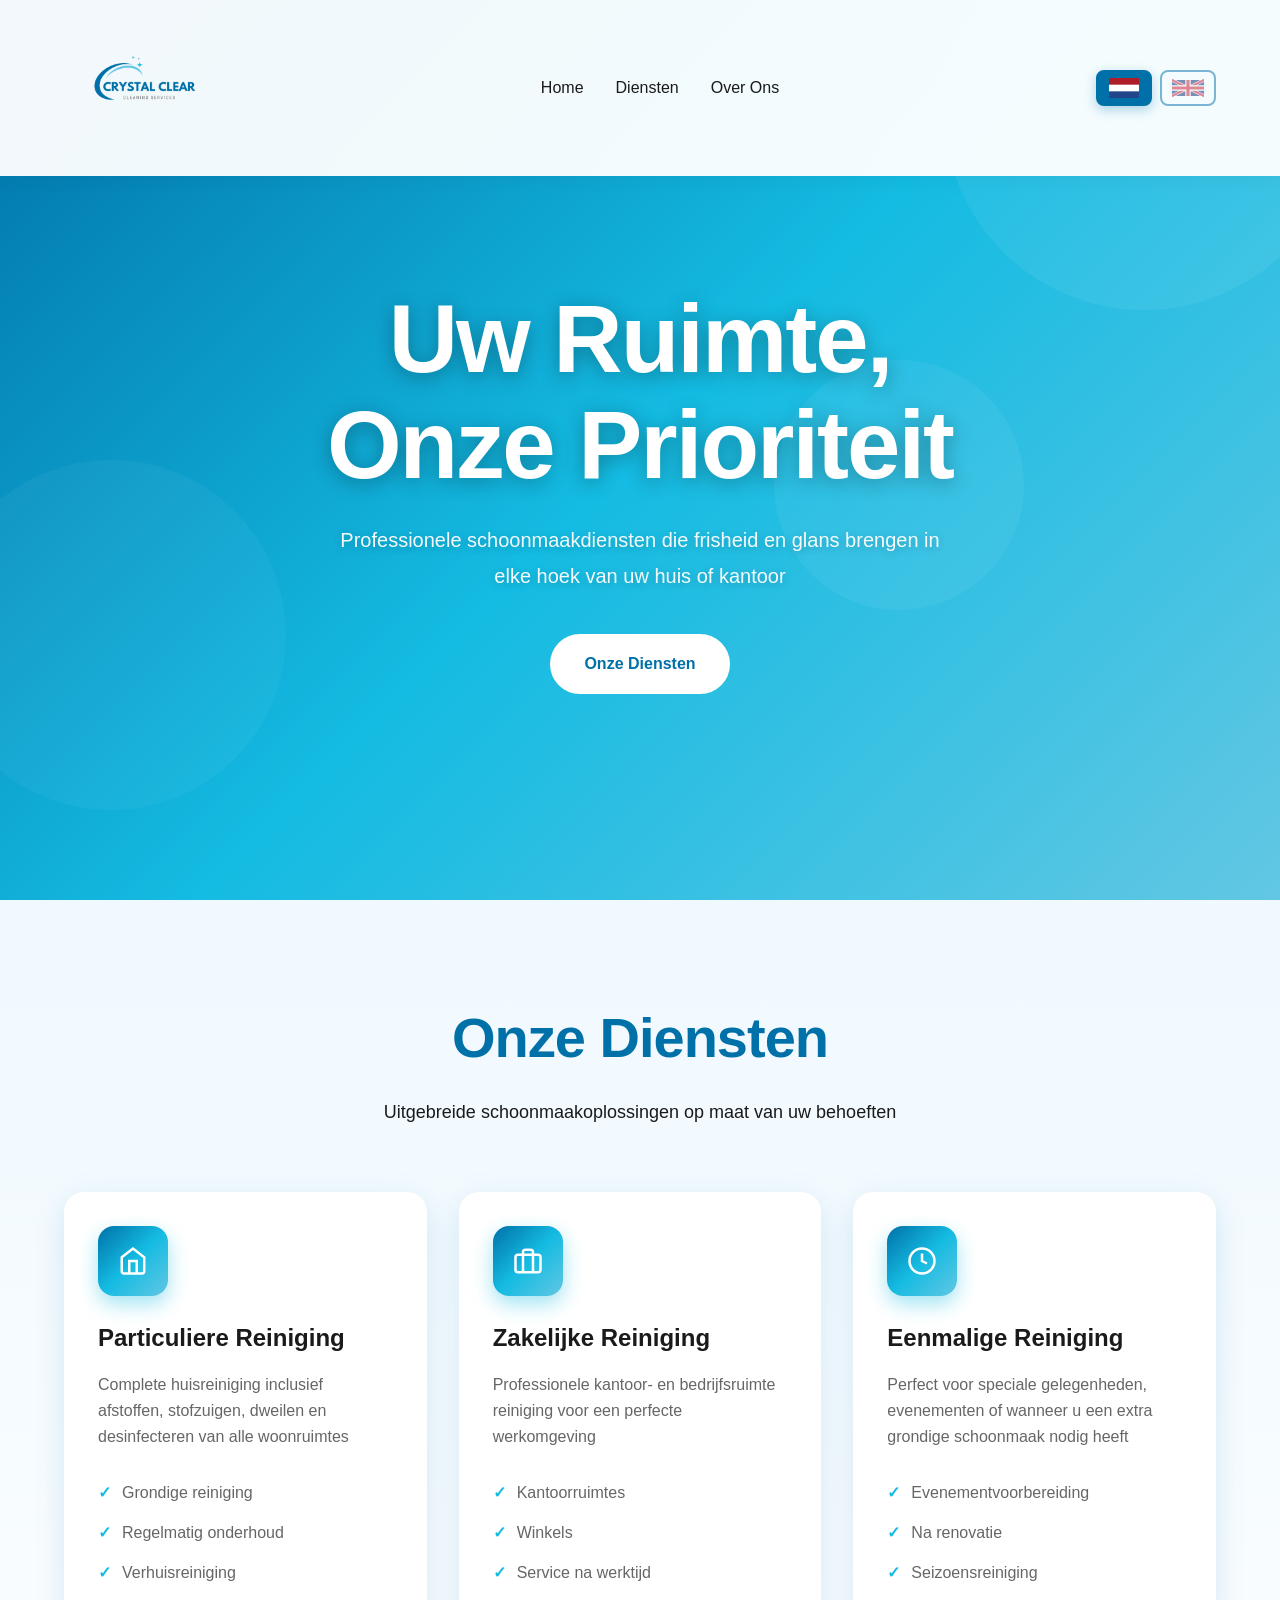
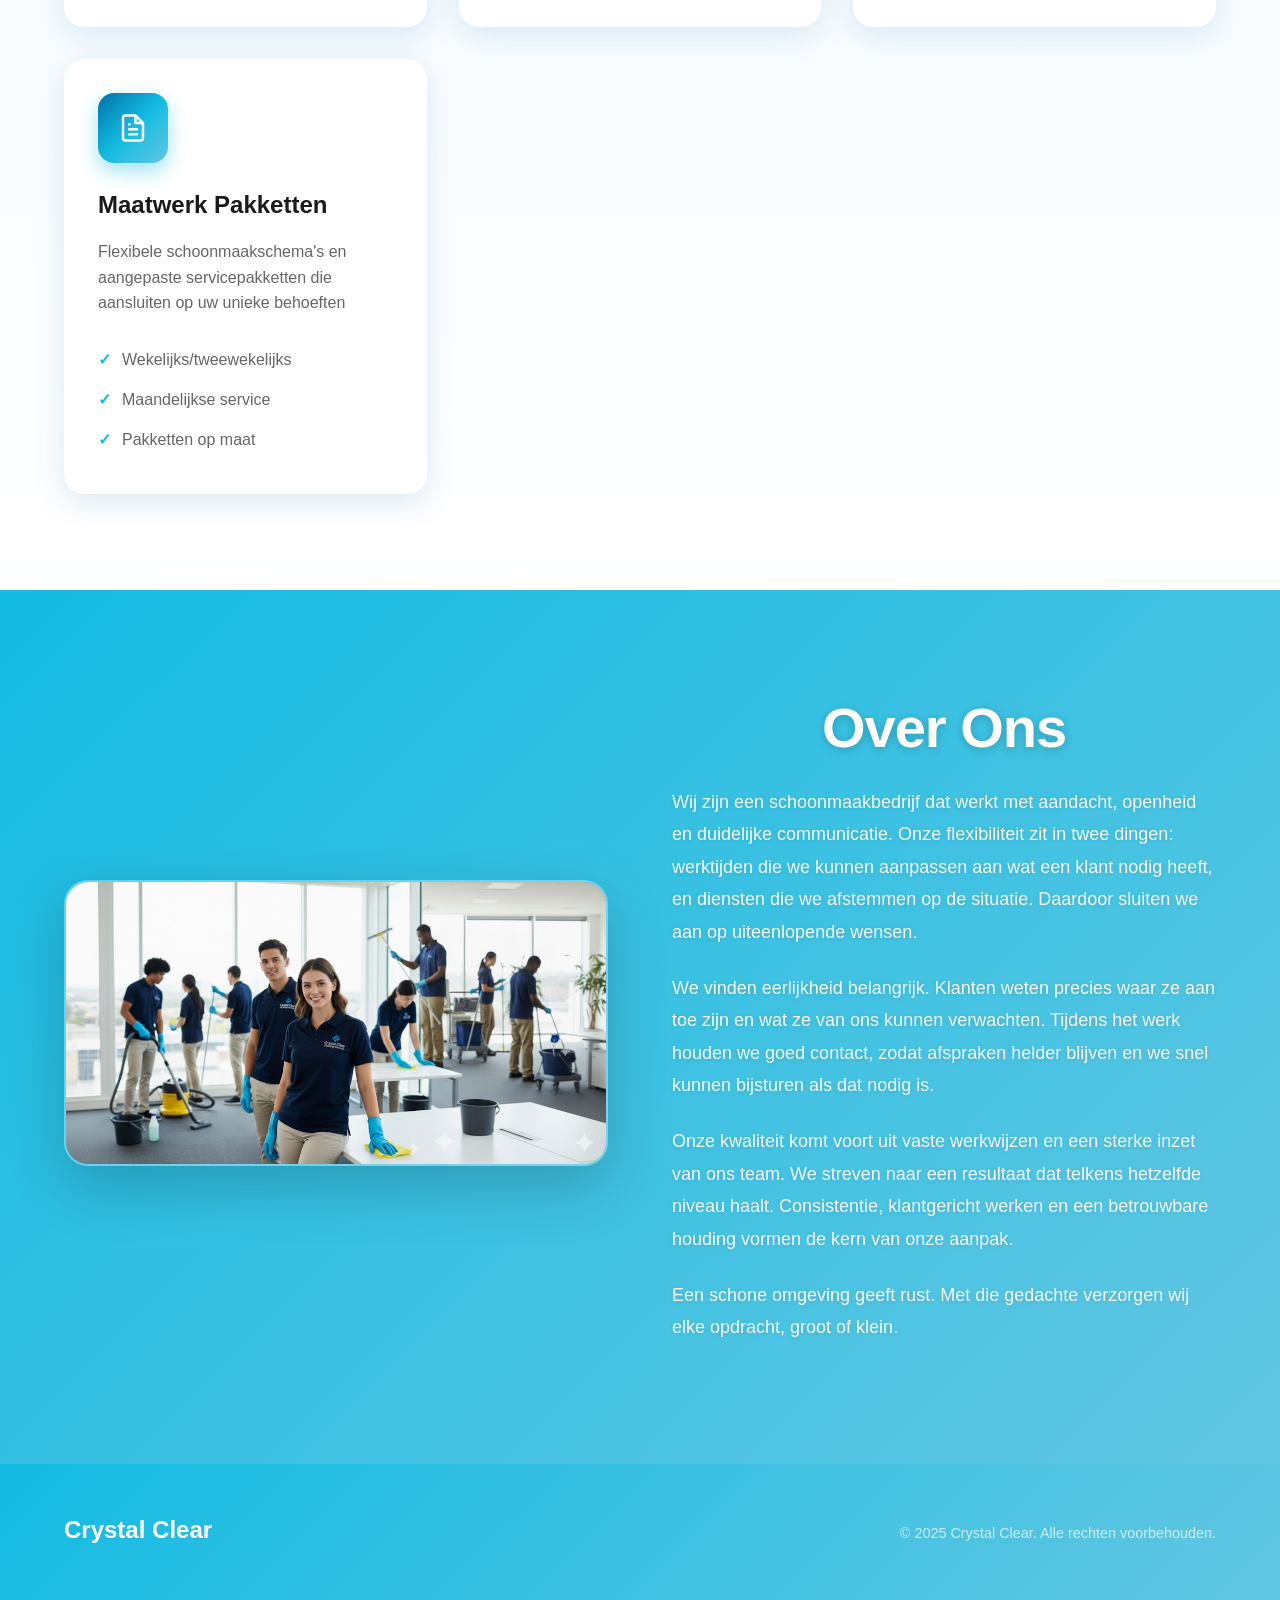
==== index.html @ aa42d540 "Updated styles.css" ====
<!DOCTYPE html>
<html lang="nl">

<head>
  <meta charset="UTF-8" />
  <meta name="viewport" content="width=device-width, initial-scale=1.0" />
  <title>Crystal Clear - Professional Cleaning Services</title>
  <link rel="stylesheet" href="styles.css" />
</head>

<body>
  <nav class="navbar">
    <div class="nav-container">
      <div class="logo">
        <img src="logo.png" alt="Crystal Clear Cleaning Services" />
      </div>
      <ul class="nav-menu">
        <li><a href="#home" class="nav-link" data-lang="nav-home">Home</a></li>
        <li><a href="#services" class="nav-link" data-lang="nav-services">Services</a></li>
        <li><a href="#about" class="nav-link" data-lang="nav-about">About</a></li>
      </ul>
      <div class="nav-actions">
        <div class="lang-toggle-group">
          <button class="lang-flag active" data-lang="nl" aria-label="Nederlands">
            <svg class="flag-icon" viewBox="0 0 900 600" xmlns="http://www.w3.org/2000/svg">
              <rect width="900" height="600" fill="#21468B"/>
              <rect width="900" height="400" fill="#FFF"/>
              <rect width="900" height="200" fill="#AE1C28"/>
            </svg>
          </button>
          <button class="lang-flag" data-lang="en" aria-label="English">
            <svg class="flag-icon" viewBox="0 0 60 30" xmlns="http://www.w3.org/2000/svg">
              <rect width="60" height="30" fill="#012169" />
              <path d="M0,0 L60,30 M60,0 L0,30" stroke="#fff" stroke-width="6" />
              <path d="M0,0 L60,30 M60,0 L0,30" stroke="#C8102E" stroke-width="4" stroke-linecap="round" />
              <path d="M30,0 v30 M0,15 h60" stroke="#fff" stroke-width="10" />
              <path d="M30,0 v30 M0,15 h60" stroke="#C8102E" stroke-width="6" />
            </svg>
          </button>
        </div>
        <button class="mobile-menu-toggle" aria-label="Toggle menu">
          <span></span>
          <span></span>
          <span></span>
        </button>
      </div>
    </div>
  </nav>

  <section id="home" class="hero">
    <div class="hero-content">
      <h1 class="hero-title">
        <span class="title-line" data-lang="hero-title1">Your Space,</span>
        <span class="title-line" data-lang="hero-title2">Our Priority</span>
      </h1>
      <p class="hero-subtitle" data-lang="hero-subtitle">Professional cleaning services that bring sparkle and freshness
        to every corner of your
        home or office</p>
      <div class="hero-buttons">
        <a href="#services" class="btn btn-secondary" data-lang="hero-services-btn">Our Services</a>
      </div>
    </div>
    <div class="hero-decorations">
      <div class="decoration decoration-1"></div>
      <div class="decoration decoration-2"></div>
      <div class="decoration decoration-3"></div>
    </div>
  </section>

  <section id="services" class="services">
    <div class="container">
      <h2 class="section-title" data-lang="services-title">Our Services</h2>
      <p class="section-subtitle" data-lang="services-subtitle">Comprehensive cleaning solutions tailored to your needs
      </p>

      <div class="services-grid">
        <div class="service-card">
          <div class="service-icon">
            <svg viewBox="0 0 24 24" fill="none" stroke="currentColor" stroke-width="2">
              <path d="M3 9l9-7 9 7v11a2 2 0 0 1-2 2H5a2 2 0 0 1-2-2z"></path>
              <polyline points="9 22 9 12 15 12 15 22"></polyline>
            </svg>
          </div>
          <h3 class="service-title" data-lang="service-residential-title">Residential Cleaning</h3>
          <p class="service-description" data-lang="service-residential-desc">Complete home cleaning including dusting,
            vacuuming, mopping, and sanitizing
            all living spaces</p>
          <ul class="service-features">
            <li data-lang="service-residential-feature-0">Deep cleaning</li>
            <li data-lang="service-residential-feature-1">Regular maintenance</li>
            <li data-lang="service-residential-feature-2">Move-in/out cleaning</li>
          </ul>
        </div>

        <div class="service-card">
          <div class="service-icon">
            <svg viewBox="0 0 24 24" fill="none" stroke="currentColor" stroke-width="2">
              <rect x="2" y="7" width="20" height="14" rx="2" ry="2"></rect>
              <path d="M16 21V5a2 2 0 0 0-2-2h-4a2 2 0 0 0-2 2v16"></path>
            </svg>
          </div>
          <h3 class="service-title" data-lang="service-commercial-title">Commercial Cleaning</h3>
          <p class="service-description" data-lang="service-commercial-desc">Professional office and commercial space
            cleaning to maintain a pristine work
            environment</p>
          <ul class="service-features">
            <li data-lang="service-commercial-feature-0">Office spaces</li>
            <li data-lang="service-commercial-feature-1">Retail stores</li>
            <li data-lang="service-commercial-feature-2">After-hours service</li>
          </ul>
        </div>

        <div class="service-card">
          <div class="service-icon">
            <svg viewBox="0 0 24 24" fill="none" stroke="currentColor" stroke-width="2">
              <circle cx="12" cy="12" r="10"></circle>
              <path d="M12 6v6l4 2"></path>
            </svg>
          </div>
          <h3 class="service-title" data-lang="service-onetime-title">One-Time Cleaning</h3>
          <p class="service-description" data-lang="service-onetime-desc">Perfect for special occasions, events, or when
            you need an extra deep clean</p>
          <ul class="service-features">
            <li data-lang="service-onetime-feature-0">Event preparation</li>
            <li data-lang="service-onetime-feature-1">Post-renovation</li>
            <li data-lang="service-onetime-feature-2">Seasonal cleaning</li>
          </ul>
        </div>

        <div class="service-card">
          <div class="service-icon">
            <svg viewBox="0 0 24 24" fill="none" stroke="currentColor" stroke-width="2">
              <path d="M14 2H6a2 2 0 0 0-2 2v16a2 2 0 0 0 2 2h12a2 2 0 0 0 2-2V8z"></path>
              <polyline points="14 2 14 8 20 8"></polyline>
              <line x1="16" y1="13" x2="8" y2="13"></line>
              <line x1="16" y1="17" x2="8" y2="17"></line>
              <polyline points="10 9 9 9 8 9"></polyline>
            </svg>
          </div>
          <h3 class="service-title" data-lang="service-custom-title">Custom Plans</h3>
          <p class="service-description" data-lang="service-custom-desc">Flexible cleaning schedules and customized
            service packages to fit your unique
            needs</p>
          <ul class="service-features">
            <li data-lang="service-custom-feature-0">Weekly/bi-weekly</li>
            <li data-lang="service-custom-feature-1">Monthly service</li>
            <li data-lang="service-custom-feature-2">Tailored packages</li>
          </ul>
        </div>
      </div>
    </div>
  </section>

  <section id="about" class="about">
    <div class="container">
      <div class="about-content">
        <div class="about-image">
          <img src="team.jpeg" alt="Crystal Clear Team" class="team-photo" />
        </div>
        <div class="about-text">
          <h2 class="section-title" data-lang="about-title">About Us</h2>
          <p class="about-description" data-lang="about-p1">
            At Crystal Clear, we believe that a clean space is the foundation for a productive and peaceful life. With
            over 10 years of experience in the cleaning industry, our dedicated team brings professionalism, attention
            to detail, and a commitment to excellence to every job.
          </p>
          <p class="about-description" data-lang="about-p2">
            We use eco-friendly products and proven cleaning techniques to ensure your space is not only spotless but
            also safe for your family, pets, and the environment. Our fully trained and insured staff takes pride in
            delivering consistent, high-quality results that exceed expectations.
          </p>
          <p class="about-description" data-lang="about-p3">
            Our quality comes from consistent methods and strong commitment. We aim for the same level of results every
            time.
          </p>
          <p class="about-description" data-lang="about-p4">
            A clean environment creates comfort and peace of mind.
          </p>


        </div>
      </div>
    </div>
    </div>
  </section>

  <footer class="footer">
    <div class="container">
      <div class="footer-content">
        <div class="footer-brand">
          <h3>Crystal Clear</h3>
        </div>
        <div class="footer-copyright">
          <p data-lang="footer-copyright">&copy; 2025 Crystal Clear. All rights reserved.</p>
        </div>
      </div>
    </div>
  </footer>

  <script type="module" src="script.js"></script>
</body>

</html>
---- styles.css ----
* {
  margin: 0;
  padding: 0;
  box-sizing: border-box;
}

:root {
  --white: #FFFFFF;
  --primary-blue: #0071A8;
  --secondary-blue: #14BBE2;
  --light-blue: #62c7e3;
  --text-dark: #1a1a1a;
  --text-light: #666666;
  --spacing-unit: 8px;
}

html {
  scroll-behavior: smooth;
}

body {
  font-family: -apple-system, BlinkMacSystemFont, 'Segoe UI', Roboto, Oxygen, Ubuntu, Cantarell, sans-serif;
  line-height: 1.5;
  color: var(--text-dark);
  background: var(--white);
}

.container {
  max-width: 1200px;
  margin: 0 auto;
  padding: 0 calc(var(--spacing-unit) * 3);
}

.navbar {
  position: fixed;
  top: 0;
  width: 100%;
  background: rgba(255, 255, 255, 0.95);
  backdrop-filter: blur(10px);
  box-shadow: 0 2px 20px rgba(0, 0, 0, 0.05);
  z-index: 1000;
  transition: all 0.3s ease;
}

.nav-container {
  max-width: 1200px;
  margin: 0 auto;
  padding: calc(var(--spacing-unit) * 1) calc(var(--spacing-unit) * 3);
  display: flex;
  justify-content: space-between;
  align-items: center;
}

.logo {
  font-size: 1.5rem;
  font-weight: 700;
  color: var(--primary-blue);
  letter-spacing: -0.5px;
}

.logo img {
  height: 160px;
  width: auto;
  display: block;
}

.nav-menu {
  display: flex;
  list-style: none;
  gap: calc(var(--spacing-unit) * 4);
}

.nav-link {
  text-decoration: none;
  color: var(--text-dark);
  font-weight: 500;
  position: relative;
  transition: color 0.3s ease;
}

.nav-link::after {
  content: '';
  position: absolute;
  bottom: -4px;
  left: 0;
  width: 0;
  height: 2px;
  background: var(--secondary-blue);
  transition: width 0.3s ease;
}

.nav-link:hover {
  color: var(--primary-blue);
}

.nav-link:hover::after {
  width: 100%;
}

.nav-actions {
  display: flex;
  align-items: center;
  gap: calc(var(--spacing-unit) * 2);
}

.lang-toggle-group {
  display: flex;
  gap: calc(var(--spacing-unit) * 1);
  align-items: center;
}

.lang-flag {
  background: none;
  border: 2px solid var(--primary-blue);
  border-radius: 8px;
  padding: 6px 10px;
  cursor: pointer;
  transition: all 0.3s ease;
  display: flex;
  align-items: center;
  justify-content: center;
  opacity: 0.5;
}

.lang-flag:hover {
  opacity: 0.8;
  transform: translateY(-2px);
  box-shadow: 0 4px 12px rgba(0, 113, 168, 0.2);
}

.lang-flag.active {
  opacity: 1;
  background: var(--primary-blue);
  box-shadow: 0 4px 12px rgba(0, 113, 168, 0.3);
}

.flag-icon {
  width: 32px;
  height: 20px;
  display: block;
}

.mobile-menu-toggle {
  display: none;
  flex-direction: column;
  gap: 4px;
  background: none;
  border: none;
  cursor: pointer;
  padding: 8px;
}

.mobile-menu-toggle span {
  width: 24px;
  height: 2px;
  background: var(--primary-blue);
  transition: all 0.3s ease;
}

.hero {
  min-height: 100vh;
  display: flex;
  align-items: center;
  justify-content: center;
  position: relative;
  overflow: hidden;
  background: linear-gradient(135deg, var(--primary-blue) 0%, var(--secondary-blue) 50%, var(--light-blue) 100%);
  padding-top: 80px;
}

.hero-content {
  max-width: 1200px;
  padding: calc(var(--spacing-unit) * 8) calc(var(--spacing-unit) * 3);
  text-align: center;
  position: relative;
  z-index: 2;
  animation: fadeInUp 1s ease-out;
}

@keyframes fadeInUp {
  from {
    opacity: 0;
    transform: translateY(30px);
  }

  to {
    opacity: 1;
    transform: translateY(0);
  }
}

.hero-title {
  font-size: clamp(3rem, 8vw, 6rem);
  font-weight: 800;
  line-height: 1.1;
  margin-bottom: calc(var(--spacing-unit) * 3);
  color: var(--white);
  letter-spacing: -2px;
  text-shadow: 0 4px 20px rgba(0, 0, 0, 0.3);
}

.title-line {
  display: block;
  color: var(--white);
  animation: fadeInUp 1s ease-out backwards;
}

.title-line:nth-child(2) {
  animation-delay: 0.2s;
}

.hero-subtitle {
  font-size: 1.25rem;
  color: rgba(255, 255, 255, 0.95);
  max-width: 600px;
  margin: 0 auto calc(var(--spacing-unit) * 5);
  line-height: 1.8;
  animation: fadeInUp 1s ease-out 0.4s backwards;
  text-shadow: 0 2px 10px rgba(0, 0, 0, 0.2);
}

.hero-buttons {
  display: flex;
  gap: calc(var(--spacing-unit) * 2);
  justify-content: center;
  flex-wrap: wrap;
  animation: fadeInUp 1s ease-out 0.6s backwards;
}

.btn {
  padding: calc(var(--spacing-unit) * 2) calc(var(--spacing-unit) * 4);
  font-size: 1rem;
  font-weight: 600;
  text-decoration: none;
  border-radius: 50px;
  transition: all 0.3s ease;
  border: none;
  cursor: pointer;
  display: inline-flex;
  align-items: center;
  justify-content: center;
  position: relative;
  overflow: hidden;
}

.btn::before {
  content: '';
  position: absolute;
  top: 50%;
  left: 50%;
  width: 0;
  height: 0;
  border-radius: 50%;
  background: rgba(255, 255, 255, 0.3);
  transform: translate(-50%, -50%);
  transition: width 0.6s ease, height 0.6s ease;
}

.btn:hover::before {
  width: 300px;
  height: 300px;
}

.btn-primary {
  background: linear-gradient(135deg, var(--primary-blue) 0%, var(--secondary-blue) 100%);
  color: var(--white);
  box-shadow: 0 4px 15px rgba(20, 187, 226, 0.3);
}

.btn-primary:hover {
  transform: translateY(-2px);
  box-shadow: 0 6px 20px rgba(20, 187, 226, 0.4);
}

.btn-secondary {
  background: var(--white);
  color: var(--primary-blue);
  border: 2px solid var(--white);
}

.btn-secondary:hover {
  background: rgba(255, 255, 255, 0.2);
  color: var(--white);
  transform: translateY(-2px);
  backdrop-filter: blur(10px);
}

.hero-decorations {
  position: absolute;
  width: 100%;
  height: 100%;
  top: 0;
  left: 0;
  z-index: 1;
  pointer-events: none;
}

.decoration {
  position: absolute;
  border-radius: 50%;
  opacity: 0.2;
  animation: float 20s infinite ease-in-out;
}

.decoration-1 {
  width: 400px;
  height: 400px;
  background: rgba(255, 255, 255, 0.3);
  top: -10%;
  right: -5%;
  animation-delay: 0s;
}

.decoration-2 {
  width: 350px;
  height: 350px;
  background: rgba(255, 255, 255, 0.2);
  bottom: 10%;
  left: -5%;
  animation-delay: 7s;
}

.decoration-3 {
  width: 250px;
  height: 250px;
  background: rgba(255, 255, 255, 0.25);
  top: 40%;
  right: 20%;
  animation-delay: 14s;
}

@keyframes float {

  0%,
  100% {
    transform: translate(0, 0) rotate(0deg);
  }

  33% {
    transform: translate(30px, -30px) rotate(120deg);
  }

  66% {
    transform: translate(-20px, 20px) rotate(240deg);
  }
}

.services {
  padding: calc(var(--spacing-unit) * 12) 0;
  background: linear-gradient(180deg, #f0f9ff 0%, var(--white) 100%);
}

.section-title {
  font-size: clamp(2.5rem, 5vw, 3.5rem);
  font-weight: 700;
  text-align: center;
  margin-bottom: calc(var(--spacing-unit) * 2);
  color: var(--primary-blue);
  letter-spacing: -1px;
}

.section-subtitle {
  font-size: 1.125rem;
  color: var(--text-dark);
  text-align: center;
  max-width: 600px;
  margin: 0 auto calc(var(--spacing-unit) * 8);
  line-height: 1.8;
}

.services-grid {
  display: grid;
  grid-template-columns: repeat(auto-fit, minmax(280px, 1fr));
  gap: calc(var(--spacing-unit) * 4);
}

.service-card {
  background: var(--white);
  padding: calc(var(--spacing-unit) * 4);
  border-radius: 20px;
  box-shadow: 0 8px 30px rgba(0, 113, 168, 0.15);
  transition: all 0.3s ease;
  border: 2px solid transparent;
  position: relative;
  overflow: hidden;
}

.service-card:hover {
  transform: translateY(-12px);
  box-shadow: 0 20px 60px rgba(20, 187, 226, 0.3);
  border-color: var(--secondary-blue);
  background: linear-gradient(135deg, var(--white) 0%, rgba(20, 187, 226, 0.05) 100%);
}

.service-icon {
  width: 70px;
  height: 70px;
  background: linear-gradient(135deg, var(--primary-blue) 0%, var(--secondary-blue) 50%, var(--light-blue) 100%);
  border-radius: 16px;
  display: flex;
  align-items: center;
  justify-content: center;
  margin-bottom: calc(var(--spacing-unit) * 3);
  transition: all 0.3s ease;
  box-shadow: 0 8px 20px rgba(20, 187, 226, 0.4);
}

.service-card:hover .service-icon {
  transform: scale(1.15) rotate(8deg);
  box-shadow: 0 12px 30px rgba(20, 187, 226, 0.6);
}

.service-icon svg {
  width: 30px;
  height: 30px;
  color: var(--white);
}

.service-title {
  font-size: 1.5rem;
  font-weight: 600;
  margin-bottom: calc(var(--spacing-unit) * 2);
  color: var(--text-dark);
}

.service-description {
  color: var(--text-light);
  margin-bottom: calc(var(--spacing-unit) * 3);
  line-height: 1.6;
}

.service-features {
  list-style: none;
  padding: 0;
}

.service-features li {
  padding: calc(var(--spacing-unit) * 1) 0;
  color: var(--text-light);
  position: relative;
  padding-left: calc(var(--spacing-unit) * 3);
}

.service-features li::before {
  content: '✓';
  position: absolute;
  left: 0;
  color: var(--secondary-blue);
  font-weight: bold;
}

.about {
  padding: calc(var(--spacing-unit) * 12) 0;
  background: linear-gradient(135deg, var(--secondary-blue) 0%, var(--light-blue) 100%);
  color: var(--white);
}

.about-content {
  display: grid;
  grid-template-columns: repeat(auto-fit, minmax(300px, 1fr));
  gap: calc(var(--spacing-unit) * 8);
  align-items: center;
}

.about-image {
  position: relative;
}

.team-photo {
  width: 100%;
  height: auto;
  border-radius: 24px;
  box-shadow: 0 20px 60px rgba(0, 0, 0, 0.2);
  border: 2px solid rgba(255, 255, 255, 0.3);
  object-fit: cover;
}

.about-text {
  text-align: left;
}

.about .section-title {
  color: var(--white);
  text-shadow: 0 2px 10px rgba(0, 0, 0, 0.2);
}

.about-description {
  font-size: 1.125rem;
  line-height: 1.8;
  color: rgba(255, 255, 255, 0.95);
  margin-bottom: calc(var(--spacing-unit) * 3);
  text-shadow: 0 1px 5px rgba(0, 0, 0, 0.1);
}

.about-stats {
  display: grid;
  grid-template-columns: repeat(3, 1fr);
  gap: calc(var(--spacing-unit) * 4);
  margin-top: calc(var(--spacing-unit) * 6);
}

.stat-item {
  text-align: center;
  padding: calc(var(--spacing-unit) * 3);
  background: var(--white);
  border-radius: 16px;
  box-shadow: 0 4px 20px rgba(0, 0, 0, 0.05);
  transition: all 0.3s ease;
}

.stat-item:hover {
  transform: translateY(-8px) scale(1.05);
  box-shadow: 0 12px 40px rgba(20, 187, 226, 0.3);
}

.stat-number {
  font-size: 2.5rem;
  font-weight: 700;
  color: var(--primary-blue);
  margin-bottom: calc(var(--spacing-unit) * 1);
}

.stat-label {
  color: var(--text-dark);
  font-size: 0.875rem;
  font-weight: 600;
}

/* All form and contact section styles removed */

.footer {
  background: linear-gradient(135deg, var(--secondary-blue) 0%, var(--light-blue) 100%);
  color: var(--white);
  padding: calc(var(--spacing-unit) * 6) 0;
}

.footer-content {
  display: flex;
  justify-content: space-between;
  align-items: center;
  flex-wrap: wrap;
  gap: calc(var(--spacing-unit) * 3);
}

.footer-brand h3 {
  font-size: 1.5rem;
  margin-bottom: calc(var(--spacing-unit) * 1);
}

.footer-brand p {
  opacity: 0.7;
  font-size: 0.9rem;
}

.footer-copyright p {
  opacity: 0.7;
  font-size: 0.9rem;
}

@media (max-width: 768px) {
  .nav-menu {
    position: fixed;
    top: 72px;
    left: -100%;
    width: 100%;
    height: calc(100vh - 72px);
    background: var(--white);
    flex-direction: column;
    align-items: center;
    padding: calc(var(--spacing-unit) * 4) 0;
    box-shadow: 0 4px 20px rgba(0, 0, 0, 0.1);
    transition: left 0.3s ease;
  }

  .nav-menu.active {
    left: 0;
  }

  .mobile-menu-toggle {
    display: flex;
  }

  .mobile-menu-toggle.active span:nth-child(1) {
    transform: rotate(45deg) translate(5px, 5px);
  }

  .mobile-menu-toggle.active span:nth-child(2) {
    opacity: 0;
  }

  .mobile-menu-toggle.active span:nth-child(3) {
    transform: rotate(-45deg) translate(7px, -6px);
  }

  .hero-title {
    font-size: 2.5rem;
  }

  .services-grid {
    grid-template-columns: 1fr;
  }

  .about-stats {
    grid-template-columns: 1fr;
  }

  .contact-wrapper {
    grid-template-columns: 1fr;
  }

  .form-row {
    grid-template-columns: 1fr;
  }

  .footer-content {
    flex-direction: column;
    text-align: center;
  }
}

@media (max-width: 480px) {
  .hero-buttons {
    flex-direction: column;
    width: 100%;
  }

  .btn {
    width: 100%;
  }

  .contact-form {
    padding: calc(var(--spacing-unit) * 3);
  }
}
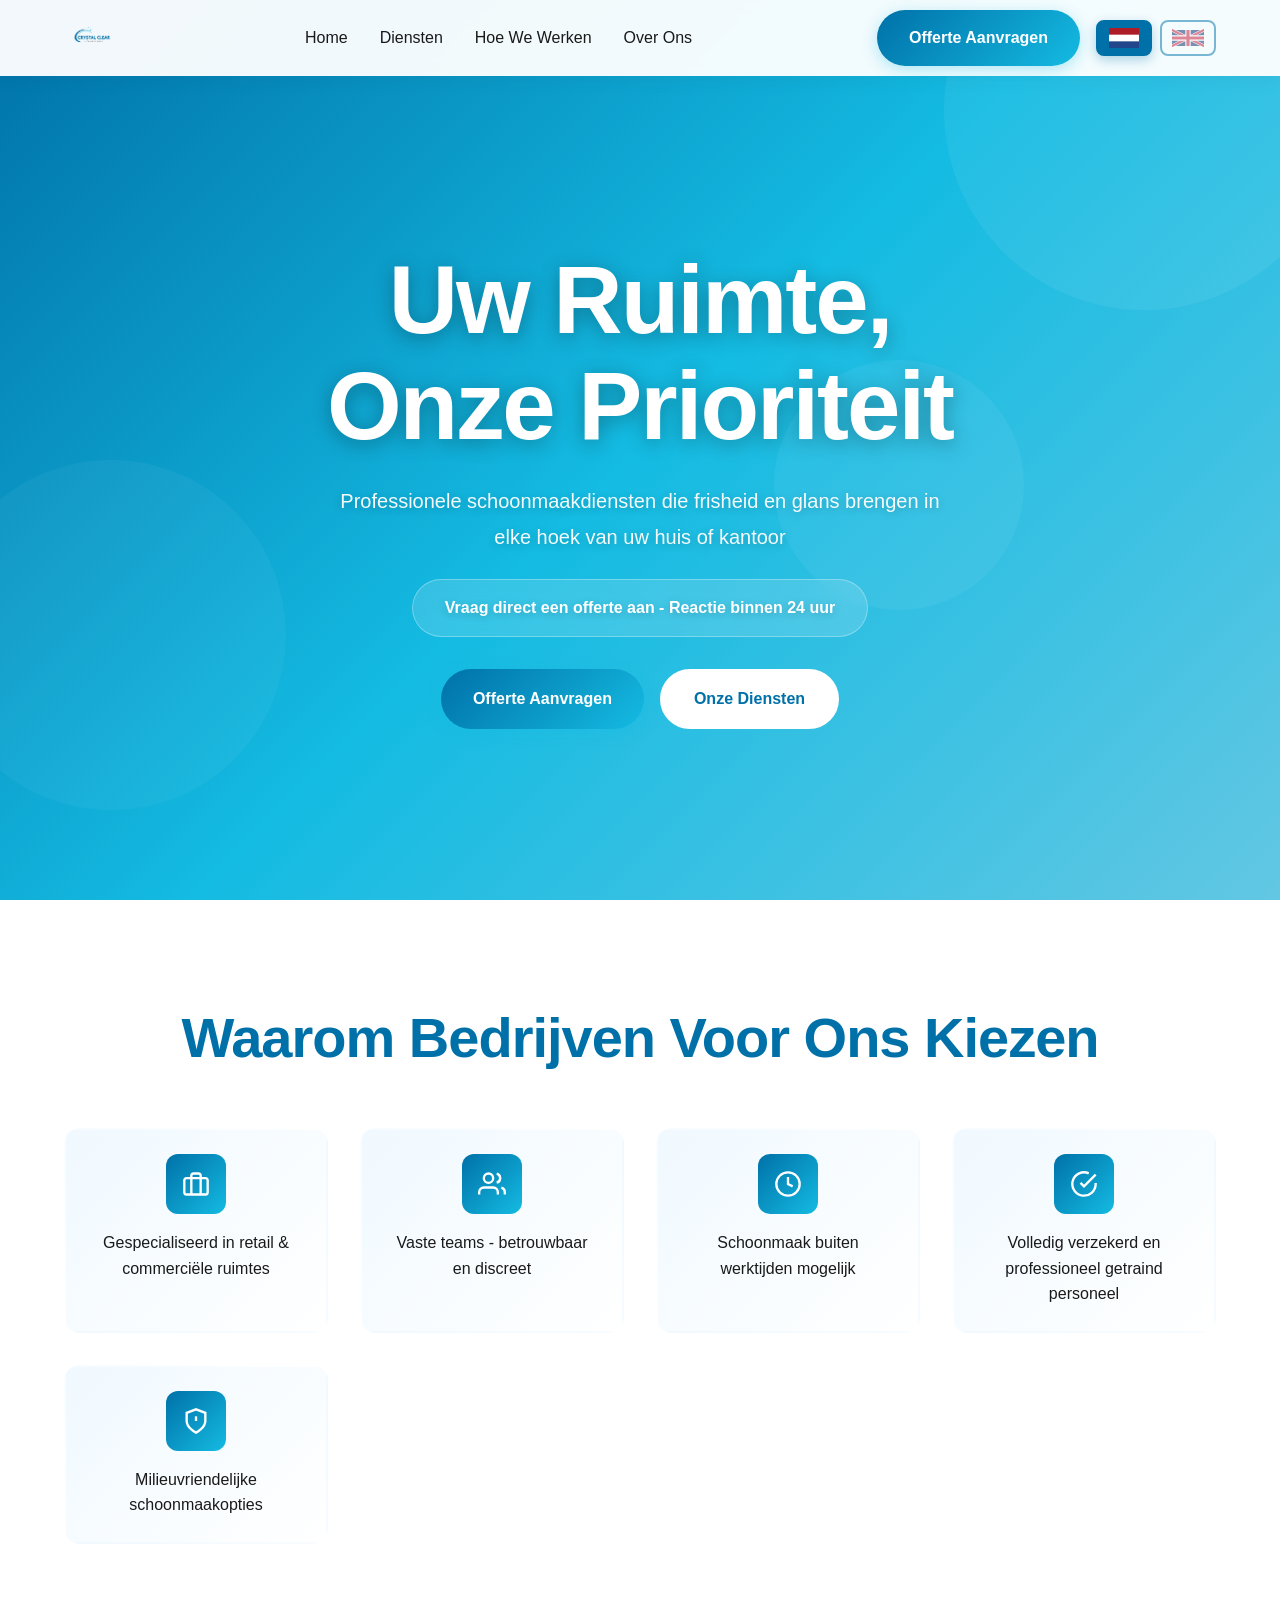
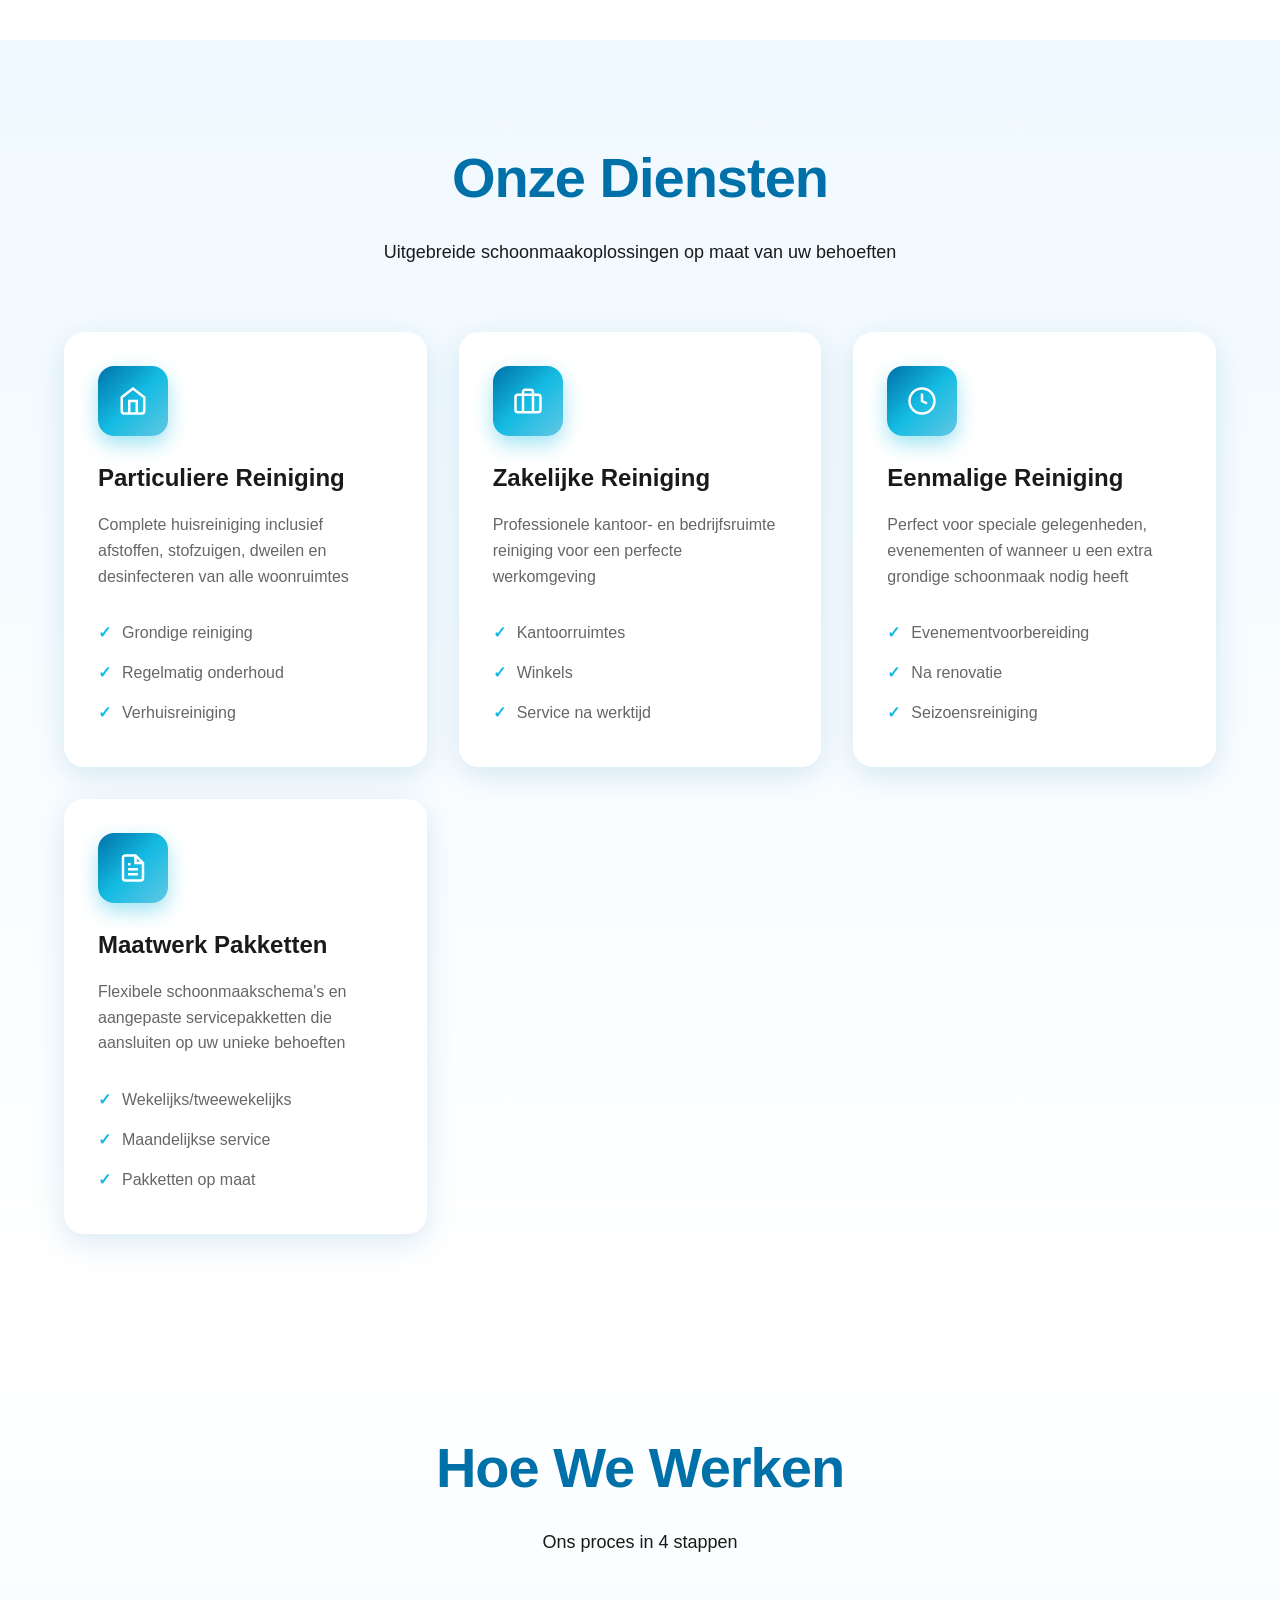
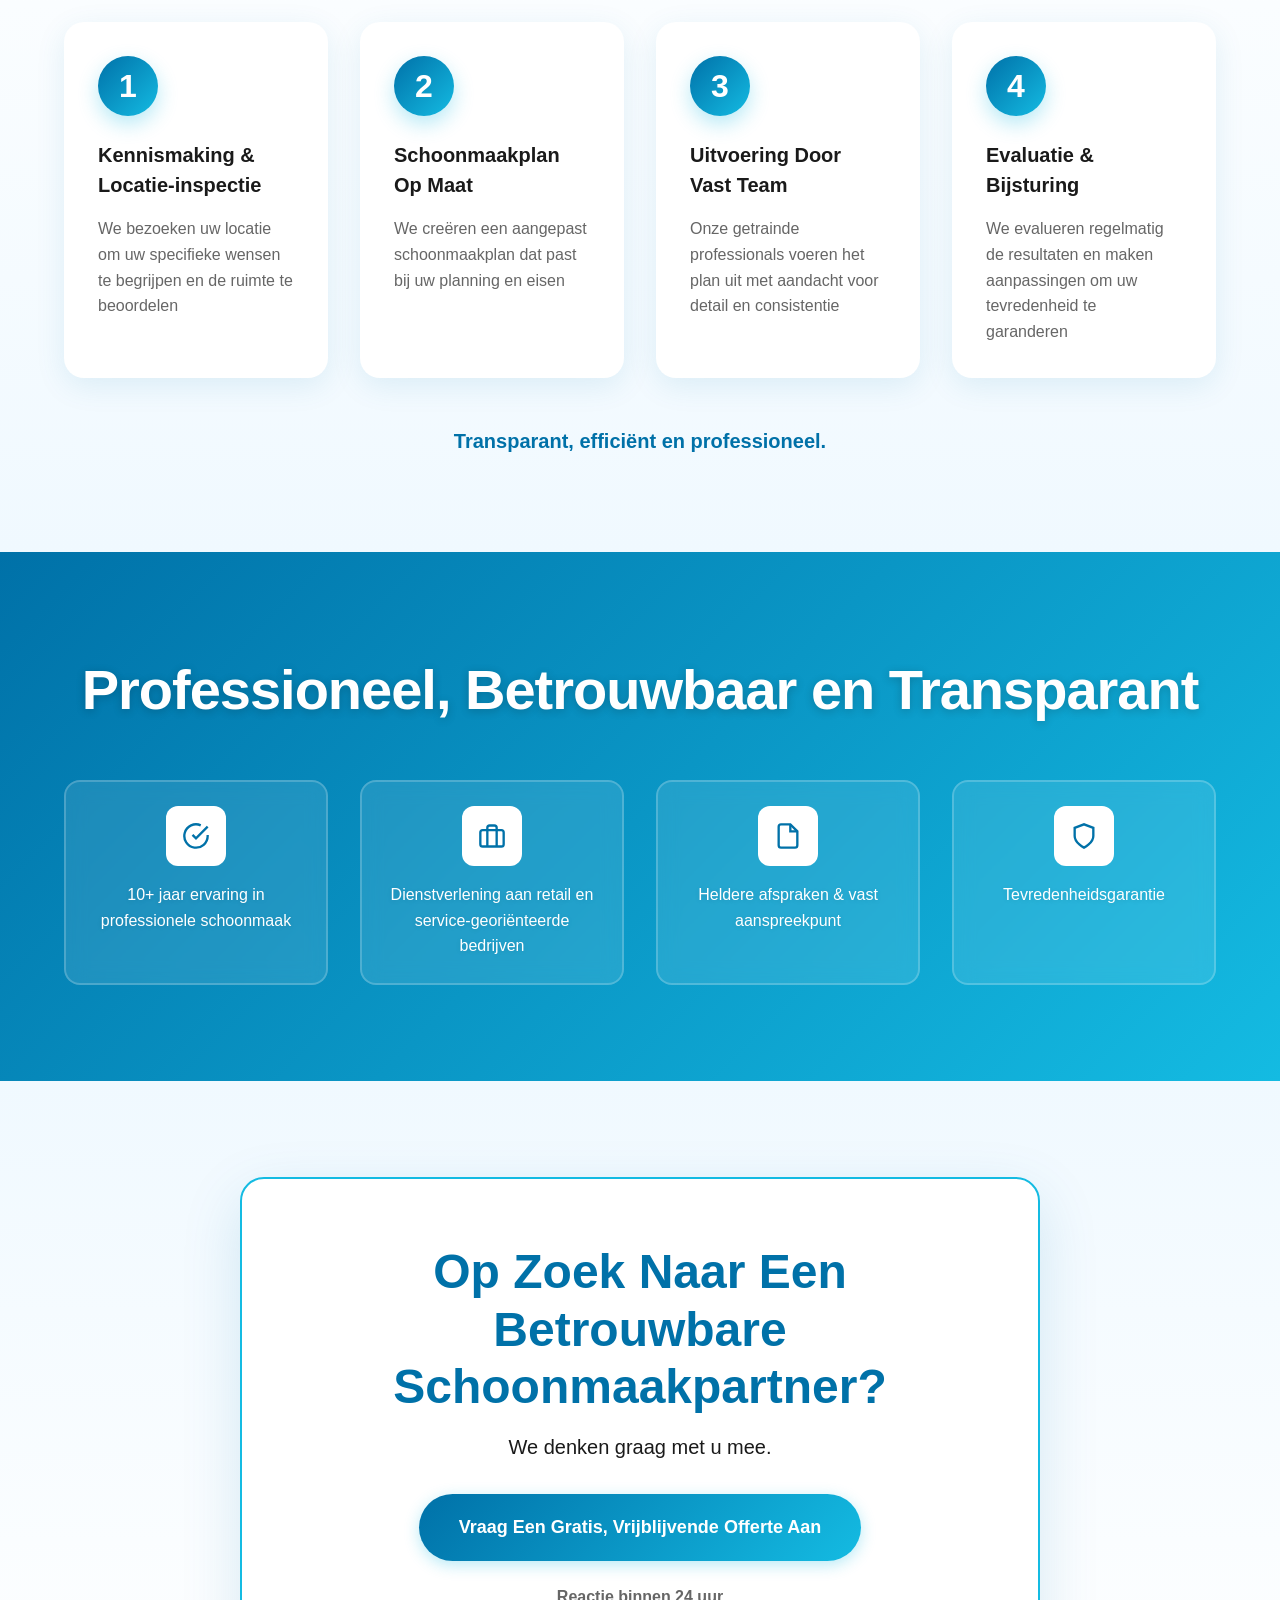
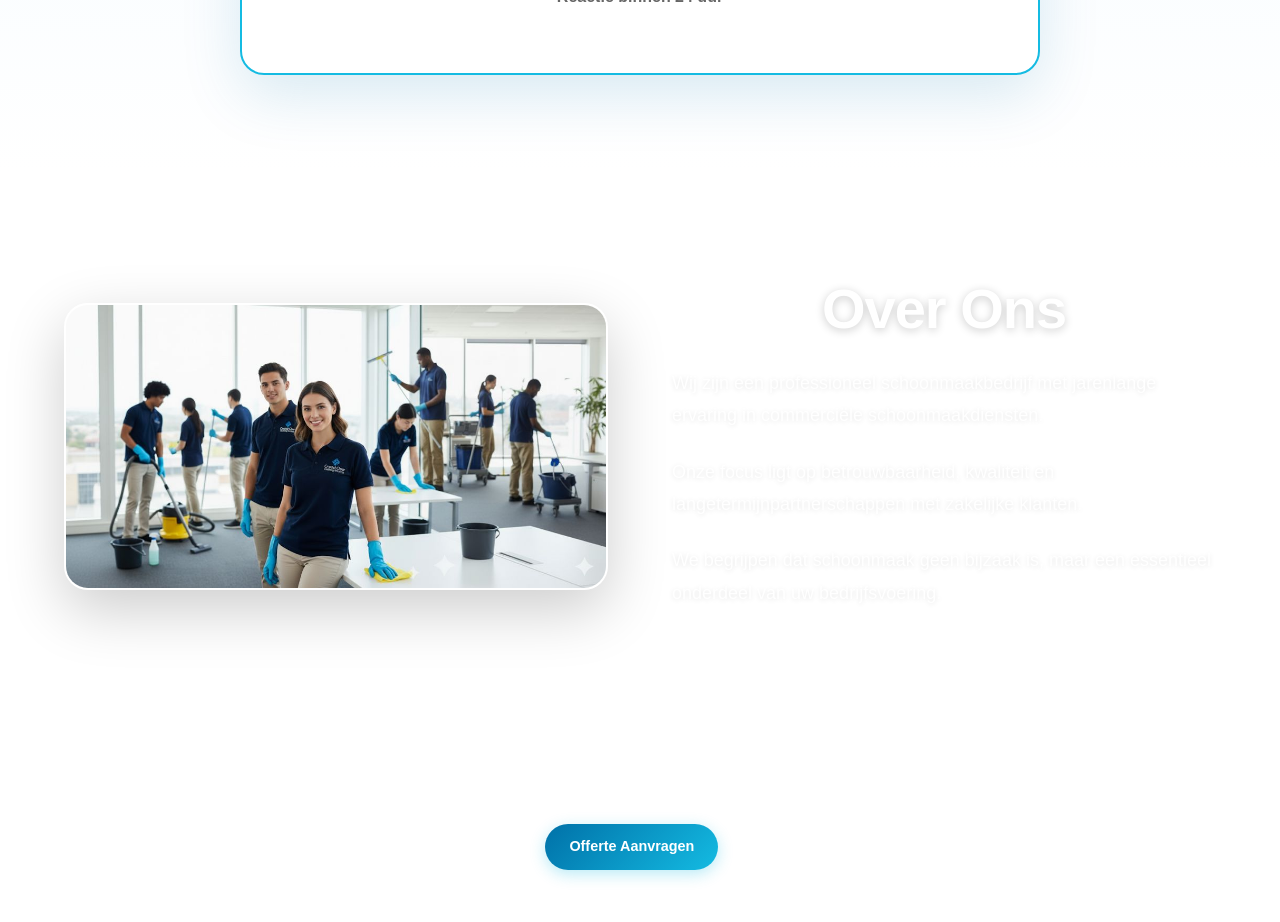
==== commit 3c1c20e3: "Updated translations.js" ====
--- a/index.html
+++ b/index.html
@@ -17,9 +17,11 @@
       <ul class="nav-menu">
         <li><a href="#home" class="nav-link" data-lang="nav-home">Home</a></li>
         <li><a href="#services" class="nav-link" data-lang="nav-services">Services</a></li>
+        <li><a href="#how-we-work" class="nav-link" data-lang="nav-how-we-work">How We Work</a></li>
         <li><a href="#about" class="nav-link" data-lang="nav-about">About</a></li>
       </ul>
       <div class="nav-actions">
+        <a href="#quote" class="btn btn-primary btn-nav-cta" data-lang="nav-cta">Request Quote</a>
         <div class="lang-toggle-group">
           <button class="lang-flag active" data-lang="nl" aria-label="Nederlands">
             <svg class="flag-icon" viewBox="0 0 900 600" xmlns="http://www.w3.org/2000/svg">
@@ -56,7 +58,11 @@
       <p class="hero-subtitle" data-lang="hero-subtitle">Professional cleaning services that bring sparkle and freshness
         to every corner of your
         home or office</p>
+      <div class="hero-cta-box">
+        <p class="hero-cta-text" data-lang="hero-cta-text">Request a quote directly - Response within 24 hours</p>
+      </div>
       <div class="hero-buttons">
+        <a href="#quote" class="btn btn-primary" data-lang="hero-quote-btn">Request Quote</a>
         <a href="#services" class="btn btn-secondary" data-lang="hero-services-btn">Our Services</a>
       </div>
     </div>
@@ -64,6 +70,62 @@
       <div class="decoration decoration-1"></div>
       <div class="decoration decoration-2"></div>
       <div class="decoration decoration-3"></div>
+    </div>
+  </section>
+
+  <section id="why-choose-us" class="why-choose-us">
+    <div class="container">
+      <h2 class="section-title" data-lang="why-title">Why Businesses Choose Us</h2>
+      <div class="why-grid">
+        <div class="why-item">
+          <div class="why-icon">
+            <svg viewBox="0 0 24 24" fill="none" stroke="currentColor" stroke-width="2">
+              <rect x="2" y="7" width="20" height="14" rx="2" ry="2"></rect>
+              <path d="M16 21V5a2 2 0 0 0-2-2h-4a2 2 0 0 0-2 2v16"></path>
+            </svg>
+          </div>
+          <p data-lang="why-item-0">Specialized in retail & commercial spaces</p>
+        </div>
+        <div class="why-item">
+          <div class="why-icon">
+            <svg viewBox="0 0 24 24" fill="none" stroke="currentColor" stroke-width="2">
+              <path d="M17 21v-2a4 4 0 0 0-4-4H5a4 4 0 0 0-4 4v2"></path>
+              <circle cx="9" cy="7" r="4"></circle>
+              <path d="M23 21v-2a4 4 0 0 0-3-3.87"></path>
+              <path d="M16 3.13a4 4 0 0 1 0 7.75"></path>
+            </svg>
+          </div>
+          <p data-lang="why-item-1">Dedicated teams - reliable and discreet</p>
+        </div>
+        <div class="why-item">
+          <div class="why-icon">
+            <svg viewBox="0 0 24 24" fill="none" stroke="currentColor" stroke-width="2">
+              <circle cx="12" cy="12" r="10"></circle>
+              <path d="M12 6v6l4 2"></path>
+            </svg>
+          </div>
+          <p data-lang="why-item-2">After-hours cleaning available</p>
+        </div>
+        <div class="why-item">
+          <div class="why-icon">
+            <svg viewBox="0 0 24 24" fill="none" stroke="currentColor" stroke-width="2">
+              <path d="M22 11.08V12a10 10 0 1 1-5.93-9.14"></path>
+              <polyline points="22 4 12 14.01 9 11.01"></polyline>
+            </svg>
+          </div>
+          <p data-lang="why-item-3">Fully insured and professionally trained staff</p>
+        </div>
+        <div class="why-item">
+          <div class="why-icon">
+            <svg viewBox="0 0 24 24" fill="none" stroke="currentColor" stroke-width="2">
+              <path d="M12 22s8-4 8-10V5l-8-3-8 3v7c0 6 8 10 8 10z"></path>
+              <path d="M12 8v4"></path>
+              <path d="M12 16h.01"></path>
+            </svg>
+          </div>
+          <p data-lang="why-item-4">Eco-friendly cleaning options</p>
+        </div>
+      </div>
     </div>
   </section>
 
@@ -151,6 +213,90 @@
     </div>
   </section>
 
+  <section id="how-we-work" class="how-we-work">
+    <div class="container">
+      <h2 class="section-title" data-lang="how-title">How We Work</h2>
+      <p class="section-subtitle" data-lang="how-subtitle">Our process in 4 steps</p>
+      <div class="steps-grid">
+        <div class="step-card">
+          <div class="step-number">1</div>
+          <h3 class="step-title" data-lang="step-1-title">Introduction & Site Assessment</h3>
+          <p class="step-description" data-lang="step-1-desc">We visit your location to understand your specific needs and assess the space</p>
+        </div>
+        <div class="step-card">
+          <div class="step-number">2</div>
+          <h3 class="step-title" data-lang="step-2-title">Tailored Cleaning Plan</h3>
+          <p class="step-description" data-lang="step-2-desc">We create a customized cleaning plan that fits your schedule and requirements</p>
+        </div>
+        <div class="step-card">
+          <div class="step-number">3</div>
+          <h3 class="step-title" data-lang="step-3-title">Execution by Dedicated Team</h3>
+          <p class="step-description" data-lang="step-3-desc">Our trained professionals execute the plan with attention to detail and consistency</p>
+        </div>
+        <div class="step-card">
+          <div class="step-number">4</div>
+          <h3 class="step-title" data-lang="step-4-title">Evaluation & Adjustments</h3>
+          <p class="step-description" data-lang="step-4-desc">We regularly evaluate results and make adjustments to ensure your satisfaction</p>
+        </div>
+      </div>
+      <p class="process-tagline" data-lang="process-tagline">Transparent, efficient, and professional.</p>
+    </div>
+  </section>
+
+  <section id="credibility" class="credibility">
+    <div class="container">
+      <h2 class="section-title" data-lang="credibility-title">Professional, Reliable, and Transparent</h2>
+      <div class="credibility-grid">
+        <div class="credibility-item">
+          <div class="credibility-icon">
+            <svg viewBox="0 0 24 24" fill="none" stroke="currentColor" stroke-width="2">
+              <path d="M22 11.08V12a10 10 0 1 1-5.93-9.14"></path>
+              <polyline points="22 4 12 14.01 9 11.01"></polyline>
+            </svg>
+          </div>
+          <p data-lang="credibility-item-0">10+ years of experience in professional cleaning</p>
+        </div>
+        <div class="credibility-item">
+          <div class="credibility-icon">
+            <svg viewBox="0 0 24 24" fill="none" stroke="currentColor" stroke-width="2">
+              <rect x="2" y="7" width="20" height="14" rx="2" ry="2"></rect>
+              <path d="M16 21V5a2 2 0 0 0-2-2h-4a2 2 0 0 0-2 2v16"></path>
+            </svg>
+          </div>
+          <p data-lang="credibility-item-1">Serving retail and service-based businesses</p>
+        </div>
+        <div class="credibility-item">
+          <div class="credibility-icon">
+            <svg viewBox="0 0 24 24" fill="none" stroke="currentColor" stroke-width="2">
+              <path d="M14 2H6a2 2 0 0 0-2 2v16a2 2 0 0 0 2 2h12a2 2 0 0 0 2-2V8z"></path>
+              <polyline points="14 2 14 8 20 8"></polyline>
+            </svg>
+          </div>
+          <p data-lang="credibility-item-2">Clear agreements & fixed point of contact</p>
+        </div>
+        <div class="credibility-item">
+          <div class="credibility-icon">
+            <svg viewBox="0 0 24 24" fill="none" stroke="currentColor" stroke-width="2">
+              <path d="M12 22s8-4 8-10V5l-8-3-8 3v7c0 6 8 10 8 10z"></path>
+            </svg>
+          </div>
+          <p data-lang="credibility-item-3">Satisfaction guarantee</p>
+        </div>
+      </div>
+    </div>
+  </section>
+
+  <section id="quote" class="final-cta">
+    <div class="container">
+      <div class="final-cta-content">
+        <h2 class="final-cta-title" data-lang="final-cta-title">Looking for a Reliable Cleaning Partner?</h2>
+        <p class="final-cta-subtitle" data-lang="final-cta-subtitle">We're happy to think along with you.</p>
+        <a href="mailto:info@crystalclear.nl" class="btn btn-primary btn-large" data-lang="final-cta-btn">Request a Free, No-Obligation Quote</a>
+        <p class="final-cta-response" data-lang="final-cta-response">Response within 24 hours</p>
+      </div>
+    </div>
+  </section>
+
   <section id="about" class="about">
     <div class="container">
       <div class="about-content">
@@ -160,24 +306,14 @@
         <div class="about-text">
           <h2 class="section-title" data-lang="about-title">About Us</h2>
           <p class="about-description" data-lang="about-p1">
-            At Crystal Clear, we believe that a clean space is the foundation for a productive and peaceful life. With
-            over 10 years of experience in the cleaning industry, our dedicated team brings professionalism, attention
-            to detail, and a commitment to excellence to every job.
+            We are a professional cleaning company with years of experience in commercial cleaning services.
           </p>
           <p class="about-description" data-lang="about-p2">
-            We use eco-friendly products and proven cleaning techniques to ensure your space is not only spotless but
-            also safe for your family, pets, and the environment. Our fully trained and insured staff takes pride in
-            delivering consistent, high-quality results that exceed expectations.
+            Our focus is on reliability, quality, and long-term partnerships with business clients.
           </p>
           <p class="about-description" data-lang="about-p3">
-            Our quality comes from consistent methods and strong commitment. We aim for the same level of results every
-            time.
+            We understand that cleaning is not a side task, but an essential part of your operations.
           </p>
-          <p class="about-description" data-lang="about-p4">
-            A clean environment creates comfort and peace of mind.
-          </p>
-
-
         </div>
       </div>
     </div>
@@ -189,6 +325,11 @@
       <div class="footer-content">
         <div class="footer-brand">
           <h3>Crystal Clear</h3>
+          <p class="footer-service-area" data-lang="footer-service-area">Active in Amsterdam and surrounding areas (Amstelveen, Haarlem, Zaandam, Almere)</p>
+        </div>
+        <div class="footer-info">
+          <a href="mailto:info@crystalclear.nl" class="footer-contact">info@crystalclear.nl</a>
+          <a href="#quote" class="btn btn-primary btn-footer-cta" data-lang="footer-cta">Request Quote</a>
         </div>
         <div class="footer-copyright">
           <p data-lang="footer-copyright">&copy; 2025 Crystal Clear. All rights reserved.</p>
--- a/styles.css
+++ b/styles.css
@@ -12,6 +12,10 @@
   --text-dark: #1a1a1a;
   --text-light: #666666;
   --spacing-unit: 8px;
+
+  /* NEW: thinner header + shared brand background */
+  --header-height: 76px;
+  --brand-gradient: linear-gradient(135deg, var(--secondary-blue) 0%, var(--light-blue) 100%);
 }
 
 html {
@@ -31,19 +35,27 @@
   padding: 0 calc(var(--spacing-unit) * 3);
 }
 
+/* =========================
+   NAVBAR (THINNER)
+========================= */
+
 .navbar {
   position: fixed;
   top: 0;
   width: 100%;
+  height: var(--header-height);
   background: rgba(255, 255, 255, 0.95);
   backdrop-filter: blur(10px);
   box-shadow: 0 2px 20px rgba(0, 0, 0, 0.05);
   z-index: 1000;
   transition: all 0.3s ease;
+  display: flex;
+  align-items: center;
 }
 
 .nav-container {
   max-width: 1200px;
+  width: 100%;
   margin: 0 auto;
   padding: calc(var(--spacing-unit) * 1) calc(var(--spacing-unit) * 3);
   display: flex;
@@ -56,10 +68,13 @@
   font-weight: 700;
   color: var(--primary-blue);
   letter-spacing: -0.5px;
+  display: flex;
+  align-items: center;
 }
 
 .logo img {
-  height: 160px;
+  height: 56px;
+  /* was 130px */
   width: auto;
   display: block;
 }
@@ -103,6 +118,12 @@
   gap: calc(var(--spacing-unit) * 2);
 }
 
+.btn-nav-cta {
+  padding: calc(var(--spacing-unit) * 1.5) calc(var(--spacing-unit) * 3);
+  font-size: 0.9rem;
+  white-space: nowrap;
+}
+
 .lang-toggle-group {
   display: flex;
   gap: calc(var(--spacing-unit) * 1);
@@ -157,6 +178,10 @@
   transition: all 0.3s ease;
 }
 
+/* =========================
+   HERO
+========================= */
+
 .hero {
   min-height: 100vh;
   display: flex;
@@ -165,12 +190,13 @@
   position: relative;
   overflow: hidden;
   background: linear-gradient(135deg, var(--primary-blue) 0%, var(--secondary-blue) 50%, var(--light-blue) 100%);
-  padding-top: 80px;
+  padding-top: var(--header-height);
+  /* was 80px */
 }
 
 .hero-content {
   max-width: 1200px;
-  padding: calc(var(--spacing-unit) * 8) calc(var(--spacing-unit) * 3);
+  padding: calc(var(--spacing-unit) * 12) calc(var(--spacing-unit) * 3);
   text-align: center;
   position: relative;
   z-index: 2;
@@ -213,10 +239,28 @@
   font-size: 1.25rem;
   color: rgba(255, 255, 255, 0.95);
   max-width: 600px;
-  margin: 0 auto calc(var(--spacing-unit) * 5);
+  margin: 0 auto calc(var(--spacing-unit) * 3);
   line-height: 1.8;
   animation: fadeInUp 1s ease-out 0.4s backwards;
   text-shadow: 0 2px 10px rgba(0, 0, 0, 0.2);
+}
+
+.hero-cta-box {
+  background: rgba(255, 255, 255, 0.15);
+  backdrop-filter: blur(10px);
+  border-radius: 50px;
+  padding: calc(var(--spacing-unit) * 2) calc(var(--spacing-unit) * 4);
+  margin: 0 auto calc(var(--spacing-unit) * 4);
+  max-width: fit-content;
+  border: 1px solid rgba(255, 255, 255, 0.3);
+  animation: fadeInUp 1s ease-out 0.5s backwards;
+}
+
+.hero-cta-text {
+  color: var(--white);
+  font-weight: 600;
+  font-size: 1rem;
+  text-shadow: 0 2px 8px rgba(0, 0, 0, 0.2);
 }
 
 .hero-buttons {
@@ -345,6 +389,72 @@
   }
 }
 
+/* =========================
+   WHY CHOOSE US
+========================= */
+
+.why-choose-us {
+  padding: calc(var(--spacing-unit) * 12) 0;
+  background: var(--white);
+}
+
+.why-grid {
+  display: grid;
+  grid-template-columns: repeat(auto-fit, minmax(250px, 1fr));
+  gap: calc(var(--spacing-unit) * 4);
+  margin-top: calc(var(--spacing-unit) * 6);
+}
+
+.why-item {
+  display: flex;
+  flex-direction: column;
+  align-items: center;
+  text-align: center;
+  padding: calc(var(--spacing-unit) * 3);
+  background: linear-gradient(135deg, #f0f9ff 0%, var(--white) 100%);
+  border-radius: 16px;
+  border: 2px solid transparent;
+  transition: all 0.3s ease;
+}
+
+.why-item:hover {
+  transform: translateY(-8px);
+  border-color: var(--secondary-blue);
+  box-shadow: 0 12px 30px rgba(20, 187, 226, 0.2);
+}
+
+.why-icon {
+  width: 60px;
+  height: 60px;
+  background: linear-gradient(135deg, var(--primary-blue) 0%, var(--secondary-blue) 100%);
+  border-radius: 12px;
+  display: flex;
+  align-items: center;
+  justify-content: center;
+  margin-bottom: calc(var(--spacing-unit) * 2);
+  transition: all 0.3s ease;
+}
+
+.why-item:hover .why-icon {
+  transform: scale(1.1) rotate(5deg);
+}
+
+.why-icon svg {
+  width: 28px;
+  height: 28px;
+  color: var(--white);
+}
+
+.why-item p {
+  color: var(--text-dark);
+  font-weight: 500;
+  line-height: 1.6;
+}
+
+/* =========================
+   SERVICES
+========================= */
+
 .services {
   padding: calc(var(--spacing-unit) * 12) 0;
   background: linear-gradient(180deg, #f0f9ff 0%, var(--white) 100%);
@@ -449,9 +559,199 @@
   font-weight: bold;
 }
 
+/* =========================
+   HOW WE WORK
+========================= */
+
+.how-we-work {
+  padding: calc(var(--spacing-unit) * 12) 0;
+  background: linear-gradient(180deg, var(--white) 0%, #f0f9ff 100%);
+}
+
+.steps-grid {
+  display: grid;
+  grid-template-columns: repeat(auto-fit, minmax(250px, 1fr));
+  gap: calc(var(--spacing-unit) * 4);
+  margin: calc(var(--spacing-unit) * 6) 0;
+}
+
+.step-card {
+  background: var(--white);
+  padding: calc(var(--spacing-unit) * 4);
+  border-radius: 20px;
+  box-shadow: 0 8px 30px rgba(0, 113, 168, 0.1);
+  transition: all 0.3s ease;
+  border: 2px solid transparent;
+  position: relative;
+}
+
+.step-card:hover {
+  transform: translateY(-8px);
+  border-color: var(--secondary-blue);
+  box-shadow: 0 12px 40px rgba(20, 187, 226, 0.25);
+}
+
+.step-number {
+  width: 60px;
+  height: 60px;
+  background: linear-gradient(135deg, var(--primary-blue) 0%, var(--secondary-blue) 100%);
+  color: var(--white);
+  font-size: 2rem;
+  font-weight: 700;
+  border-radius: 50%;
+  display: flex;
+  align-items: center;
+  justify-content: center;
+  margin-bottom: calc(var(--spacing-unit) * 3);
+  box-shadow: 0 8px 20px rgba(20, 187, 226, 0.3);
+}
+
+.step-title {
+  font-size: 1.25rem;
+  font-weight: 600;
+  color: var(--text-dark);
+  margin-bottom: calc(var(--spacing-unit) * 2);
+}
+
+.step-description {
+  color: var(--text-light);
+  line-height: 1.6;
+}
+
+.process-tagline {
+  text-align: center;
+  font-size: 1.25rem;
+  font-weight: 600;
+  color: var(--primary-blue);
+  margin-top: calc(var(--spacing-unit) * 4);
+}
+
+/* =========================
+   CREDIBILITY
+========================= */
+
+.credibility {
+  padding: calc(var(--spacing-unit) * 12) 0;
+  background: linear-gradient(135deg, var(--primary-blue) 0%, var(--secondary-blue) 100%);
+  color: var(--white);
+}
+
+.credibility .section-title {
+  color: var(--white);
+  text-shadow: 0 2px 10px rgba(0, 0, 0, 0.2);
+}
+
+.credibility-grid {
+  display: grid;
+  grid-template-columns: repeat(auto-fit, minmax(250px, 1fr));
+  gap: calc(var(--spacing-unit) * 4);
+  margin-top: calc(var(--spacing-unit) * 6);
+}
+
+.credibility-item {
+  display: flex;
+  flex-direction: column;
+  align-items: center;
+  text-align: center;
+  padding: calc(var(--spacing-unit) * 3);
+  background: rgba(255, 255, 255, 0.1);
+  backdrop-filter: blur(10px);
+  border-radius: 16px;
+  border: 2px solid rgba(255, 255, 255, 0.2);
+  transition: all 0.3s ease;
+}
+
+.credibility-item:hover {
+  transform: translateY(-8px);
+  background: rgba(255, 255, 255, 0.15);
+  border-color: rgba(255, 255, 255, 0.4);
+  box-shadow: 0 12px 30px rgba(0, 0, 0, 0.2);
+}
+
+.credibility-icon {
+  width: 60px;
+  height: 60px;
+  background: var(--white);
+  border-radius: 12px;
+  display: flex;
+  align-items: center;
+  justify-content: center;
+  margin-bottom: calc(var(--spacing-unit) * 2);
+  transition: all 0.3s ease;
+}
+
+.credibility-item:hover .credibility-icon {
+  transform: scale(1.1) rotate(5deg);
+}
+
+.credibility-icon svg {
+  width: 28px;
+  height: 28px;
+  color: var(--primary-blue);
+}
+
+.credibility-item p {
+  color: var(--white);
+  font-weight: 500;
+  line-height: 1.6;
+  text-shadow: 0 1px 5px rgba(0, 0, 0, 0.1);
+}
+
+/* =========================
+   FINAL CTA
+========================= */
+
+.final-cta {
+  padding: calc(var(--spacing-unit) * 12) 0;
+  background: linear-gradient(180deg, #f0f9ff 0%, var(--white) 100%);
+}
+
+.final-cta-content {
+  text-align: center;
+  max-width: 800px;
+  margin: 0 auto;
+  padding: calc(var(--spacing-unit) * 8);
+  background: var(--white);
+  border-radius: 24px;
+  box-shadow: 0 20px 60px rgba(0, 113, 168, 0.15);
+  border: 2px solid var(--secondary-blue);
+}
+
+.final-cta-title {
+  font-size: clamp(2rem, 4vw, 3rem);
+  font-weight: 700;
+  color: var(--primary-blue);
+  margin-bottom: calc(var(--spacing-unit) * 2);
+  line-height: 1.2;
+}
+
+.final-cta-subtitle {
+  font-size: 1.25rem;
+  color: var(--text-dark);
+  margin-bottom: calc(var(--spacing-unit) * 4);
+  font-weight: 500;
+}
+
+.btn-large {
+  padding: calc(var(--spacing-unit) * 2.5) calc(var(--spacing-unit) * 5);
+  font-size: 1.125rem;
+}
+
+.final-cta-response {
+  margin-top: calc(var(--spacing-unit) * 3);
+  color: var(--text-light);
+  font-weight: 600;
+}
+
+/* =========================
+   ABOUT (SHARED BG)
+========================= */
+
 .about {
   padding: calc(var(--spacing-unit) * 12) 0;
-  background: linear-gradient(135deg, var(--secondary-blue) 0%, var(--light-blue) 100%);
+  background: var(--brand-gradient);
+  background-attachment: fixed;
+  /* makes footer feel like same section */
   color: var(--white);
 }
 
@@ -526,12 +826,19 @@
   font-weight: 600;
 }
 
-/* All form and contact section styles removed */
+/* =========================
+   FOOTER (SAME AS ABOVE)
+========================= */
 
 .footer {
-  background: linear-gradient(135deg, var(--secondary-blue) 0%, var(--light-blue) 100%);
+  background: var(--brand-gradient);
+  background-attachment: fixed;
+  /* same “canvas” as About */
   color: var(--white);
   padding: calc(var(--spacing-unit) * 6) 0;
+
+  /* helps hide any tiny seam */
+  margin-top: -1px;
 }
 
 .footer-content {
@@ -552,18 +859,52 @@
   font-size: 0.9rem;
 }
 
+.footer-service-area {
+  max-width: 300px;
+  margin-top: calc(var(--spacing-unit) * 2);
+  line-height: 1.6;
+}
+
+.footer-info {
+  display: flex;
+  flex-direction: column;
+  gap: calc(var(--spacing-unit) * 2);
+  align-items: center;
+}
+
+.footer-contact {
+  color: var(--white);
+  text-decoration: none;
+  font-weight: 600;
+  font-size: 1.125rem;
+  transition: opacity 0.3s ease;
+}
+
+.footer-contact:hover {
+  opacity: 0.8;
+}
+
+.btn-footer-cta {
+  padding: calc(var(--spacing-unit) * 1.5) calc(var(--spacing-unit) * 3);
+  font-size: 0.9rem;
+}
+
 .footer-copyright p {
   opacity: 0.7;
   font-size: 0.9rem;
 }
 
+/* =========================
+   RESPONSIVE
+========================= */
+
 @media (max-width: 768px) {
   .nav-menu {
     position: fixed;
-    top: 72px;
+    top: var(--header-height);
     left: -100%;
     width: 100%;
-    height: calc(100vh - 72px);
+    height: calc(100vh - var(--header-height));
     background: var(--white);
     flex-direction: column;
     align-items: center;
@@ -596,25 +937,52 @@
     font-size: 2.5rem;
   }
 
+  .btn-nav-cta {
+    display: none;
+  }
+
   .services-grid {
     grid-template-columns: 1fr;
   }
 
+  .why-grid {
+    grid-template-columns: 1fr;
+  }
+
+  .steps-grid {
+    grid-template-columns: 1fr;
+  }
+
+  .credibility-grid {
+    grid-template-columns: 1fr;
+  }
+
+  .final-cta-content {
+    padding: calc(var(--spacing-unit) * 4);
+  }
+
   .about-stats {
-    grid-template-columns: 1fr;
-  }
-
-  .contact-wrapper {
-    grid-template-columns: 1fr;
-  }
-
-  .form-row {
     grid-template-columns: 1fr;
   }
 
   .footer-content {
     flex-direction: column;
     text-align: center;
+  }
+
+  .footer-info {
+    width: 100%;
+  }
+
+  .footer-service-area {
+    max-width: 100%;
+  }
+
+  /* background-attachment: fixed can be janky on mobile */
+  .about,
+  .footer,
+  .credibility {
+    background-attachment: scroll;
   }
 }
 
@@ -627,8 +995,4 @@
   .btn {
     width: 100%;
   }
-
-  .contact-form {
-    padding: calc(var(--spacing-unit) * 3);
-  }
 }
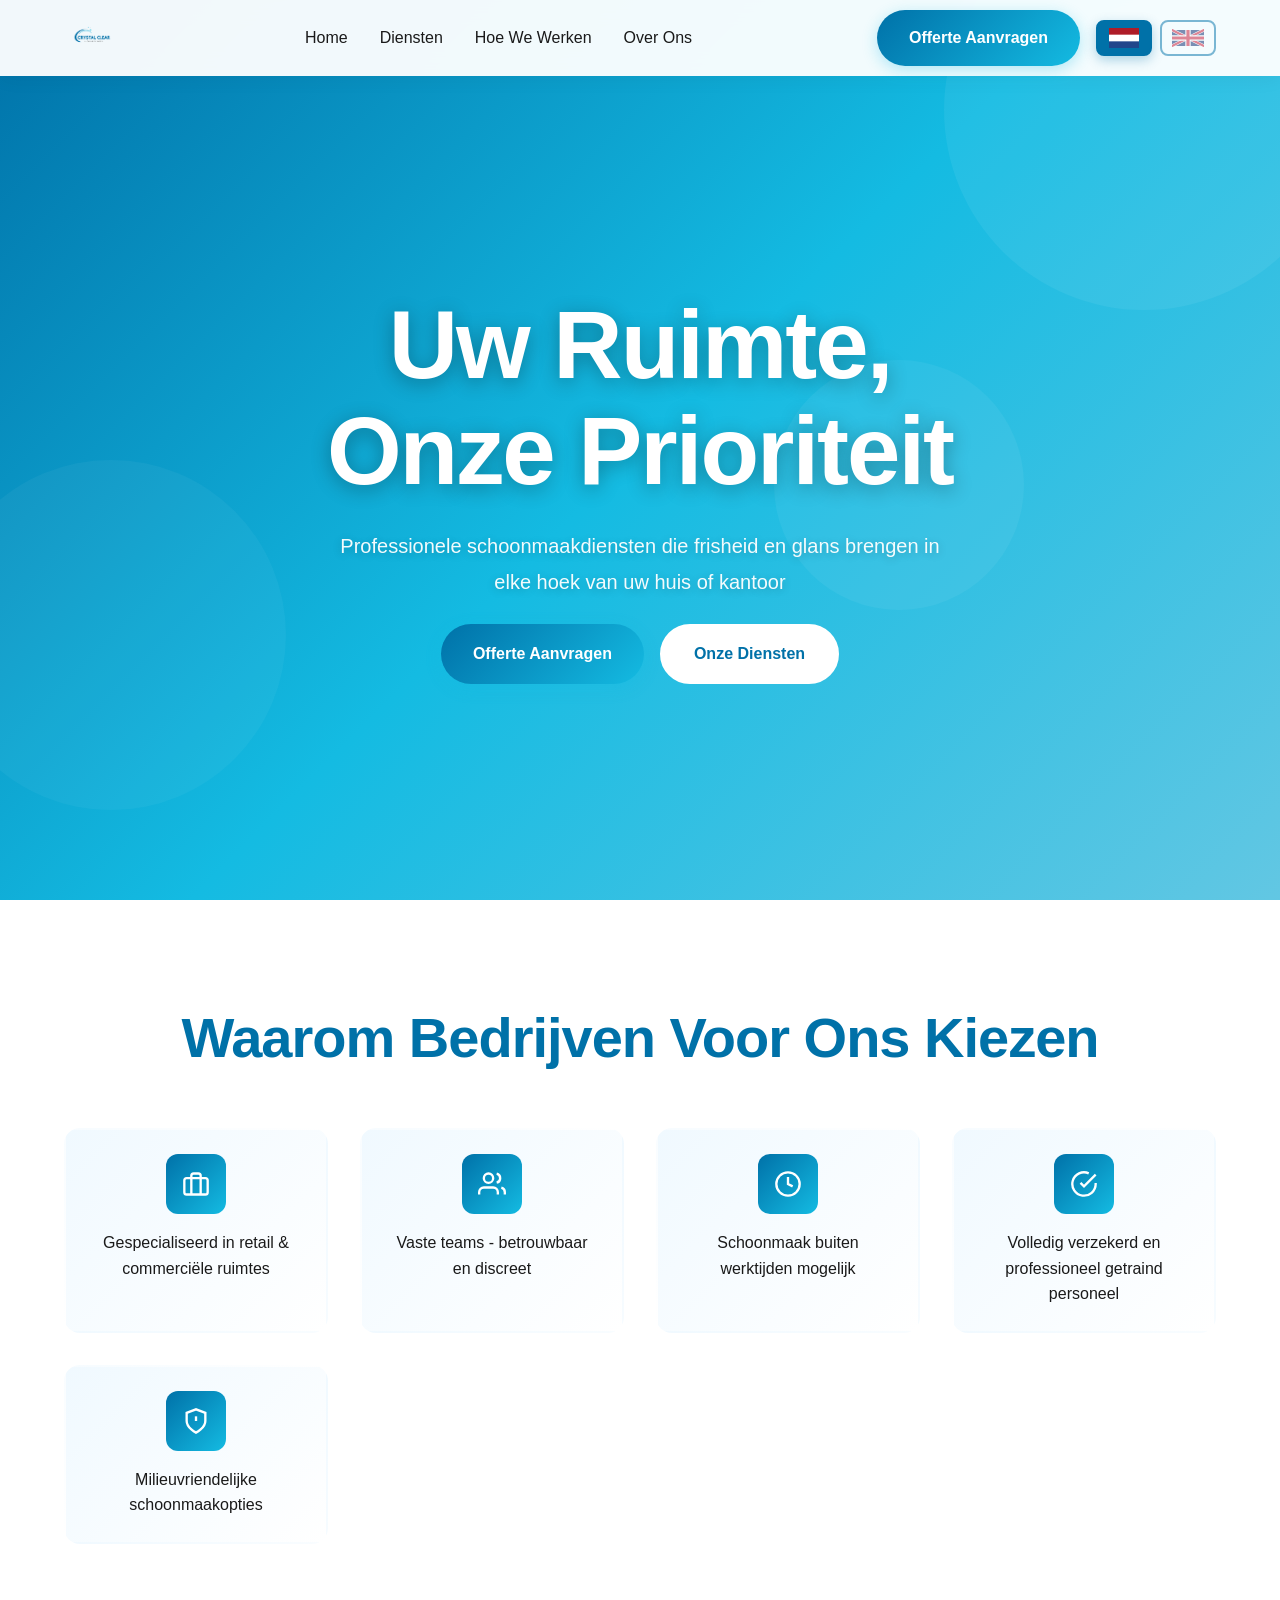
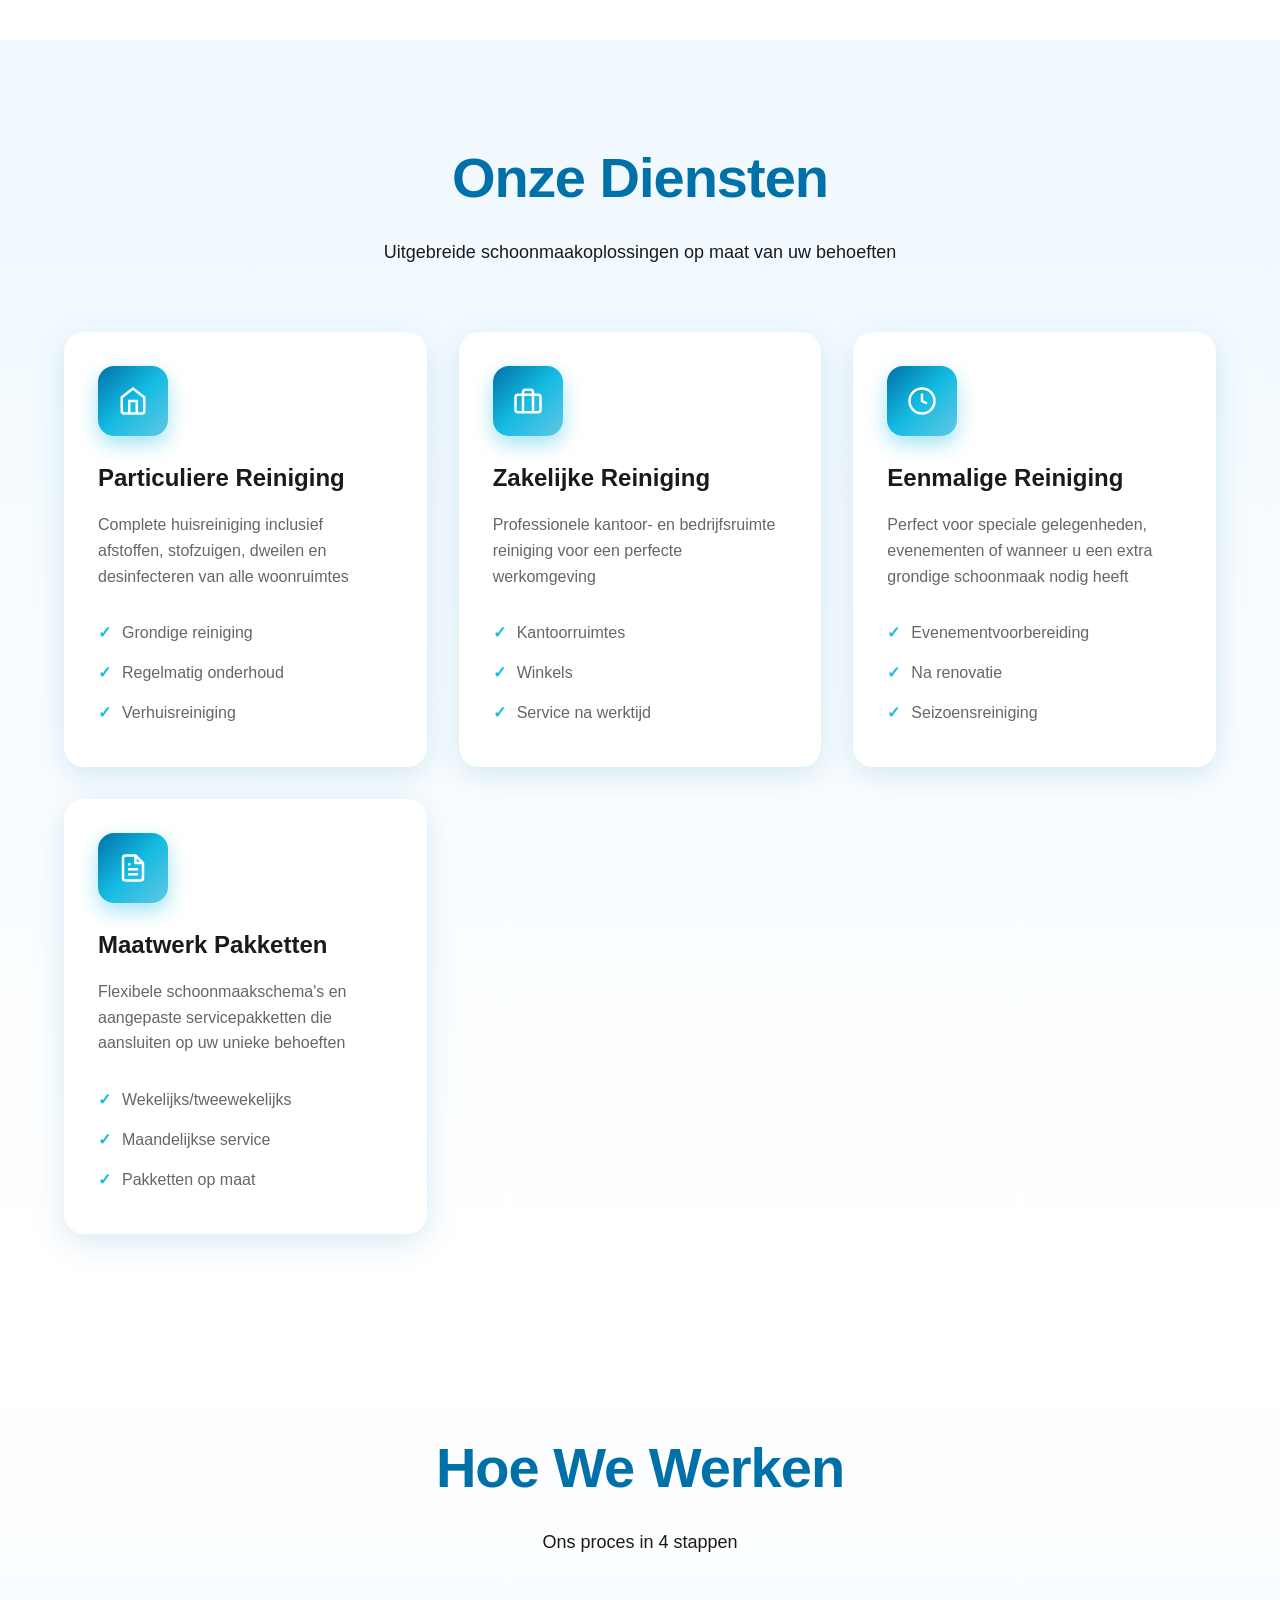
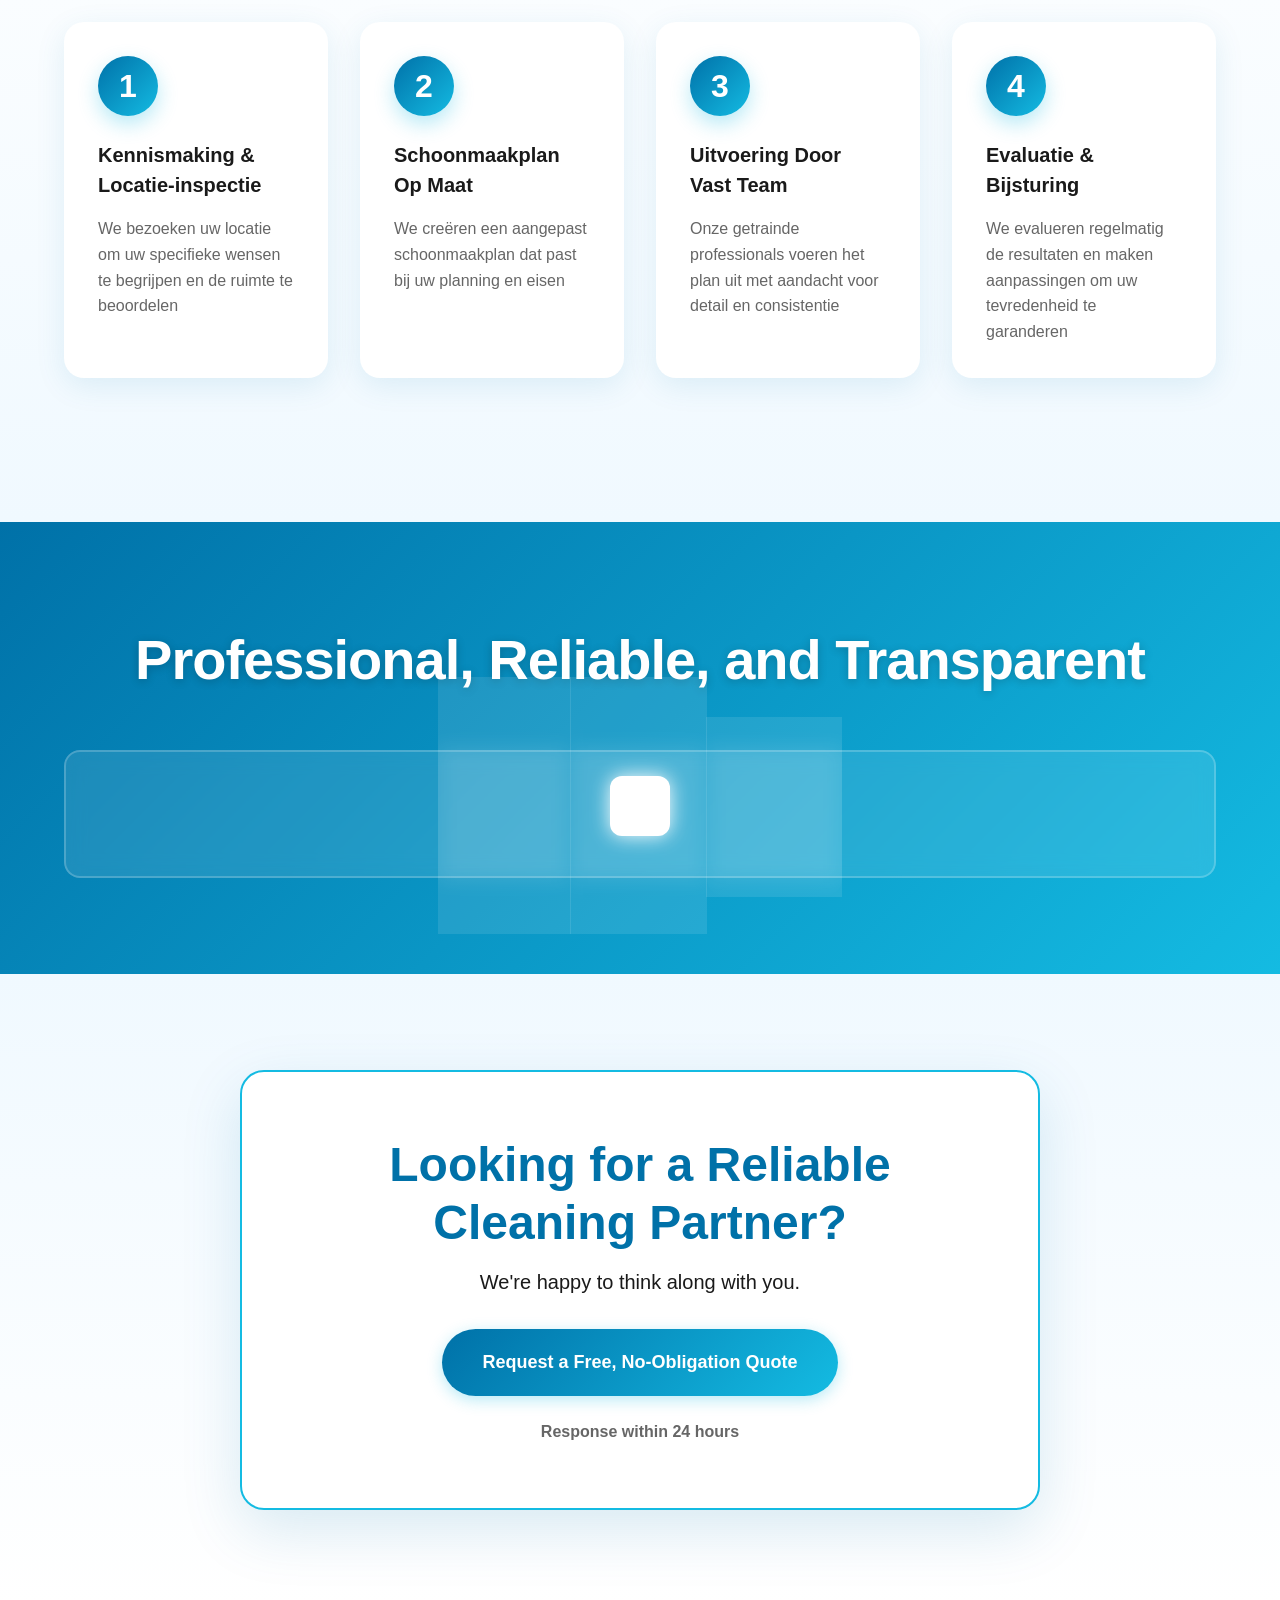
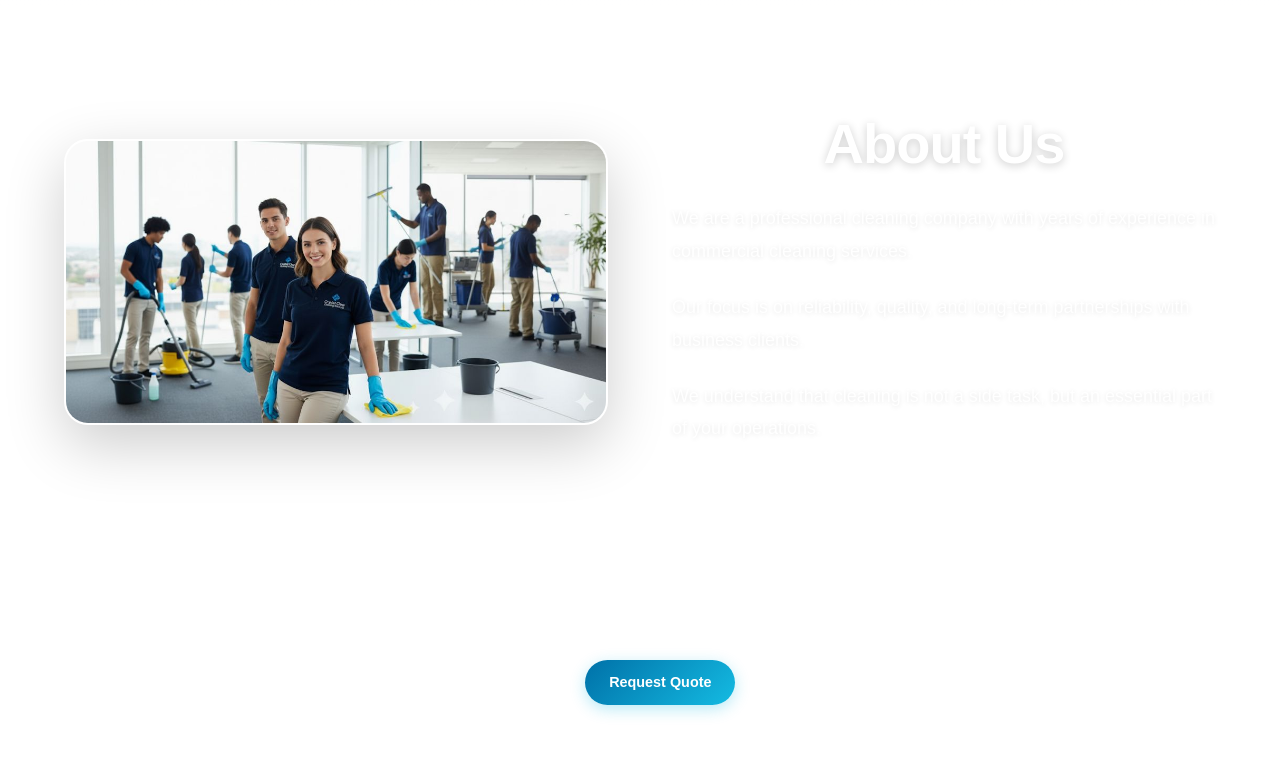
==== commit 5dea23bb: "small changes - appearance" ====
--- a/index.html
+++ b/index.html
@@ -58,9 +58,7 @@
       <p class="hero-subtitle" data-lang="hero-subtitle">Professional cleaning services that bring sparkle and freshness
         to every corner of your
         home or office</p>
-      <div class="hero-cta-box">
-        <p class="hero-cta-text" data-lang="hero-cta-text">Request a quote directly - Response within 24 hours</p>
-      </div>
+     
       <div class="hero-buttons">
         <a href="#quote" class="btn btn-primary" data-lang="hero-quote-btn">Request Quote</a>
         <a href="#services" class="btn btn-secondary" data-lang="hero-services-btn">Our Services</a>
@@ -238,9 +236,6 @@
           <h3 class="step-title" data-lang="step-4-title">Evaluation & Adjustments</h3>
           <p class="step-description" data-lang="step-4-desc">We regularly evaluate results and make adjustments to ensure your satisfaction</p>
         </div>
-      </div>
-      <p class="process-tagline" data-lang="process-tagline">Transparent, efficient, and professional.</p>
-    </div>
   </section>
 
   <section id="credibility" class="credibility">
@@ -253,9 +248,6 @@
               <path d="M22 11.08V12a10 10 0 1 1-5.93-9.14"></path>
               <polyline points="22 4 12 14.01 9 11.01"></polyline>
             </svg>
-          </div>
-          <p data-lang="credibility-item-0">10+ years of experience in professional cleaning</p>
-        </div>
         <div class="credibility-item">
           <div class="credibility-icon">
             <svg viewBox="0 0 24 24" fill="none" stroke="currentColor" stroke-width="2">
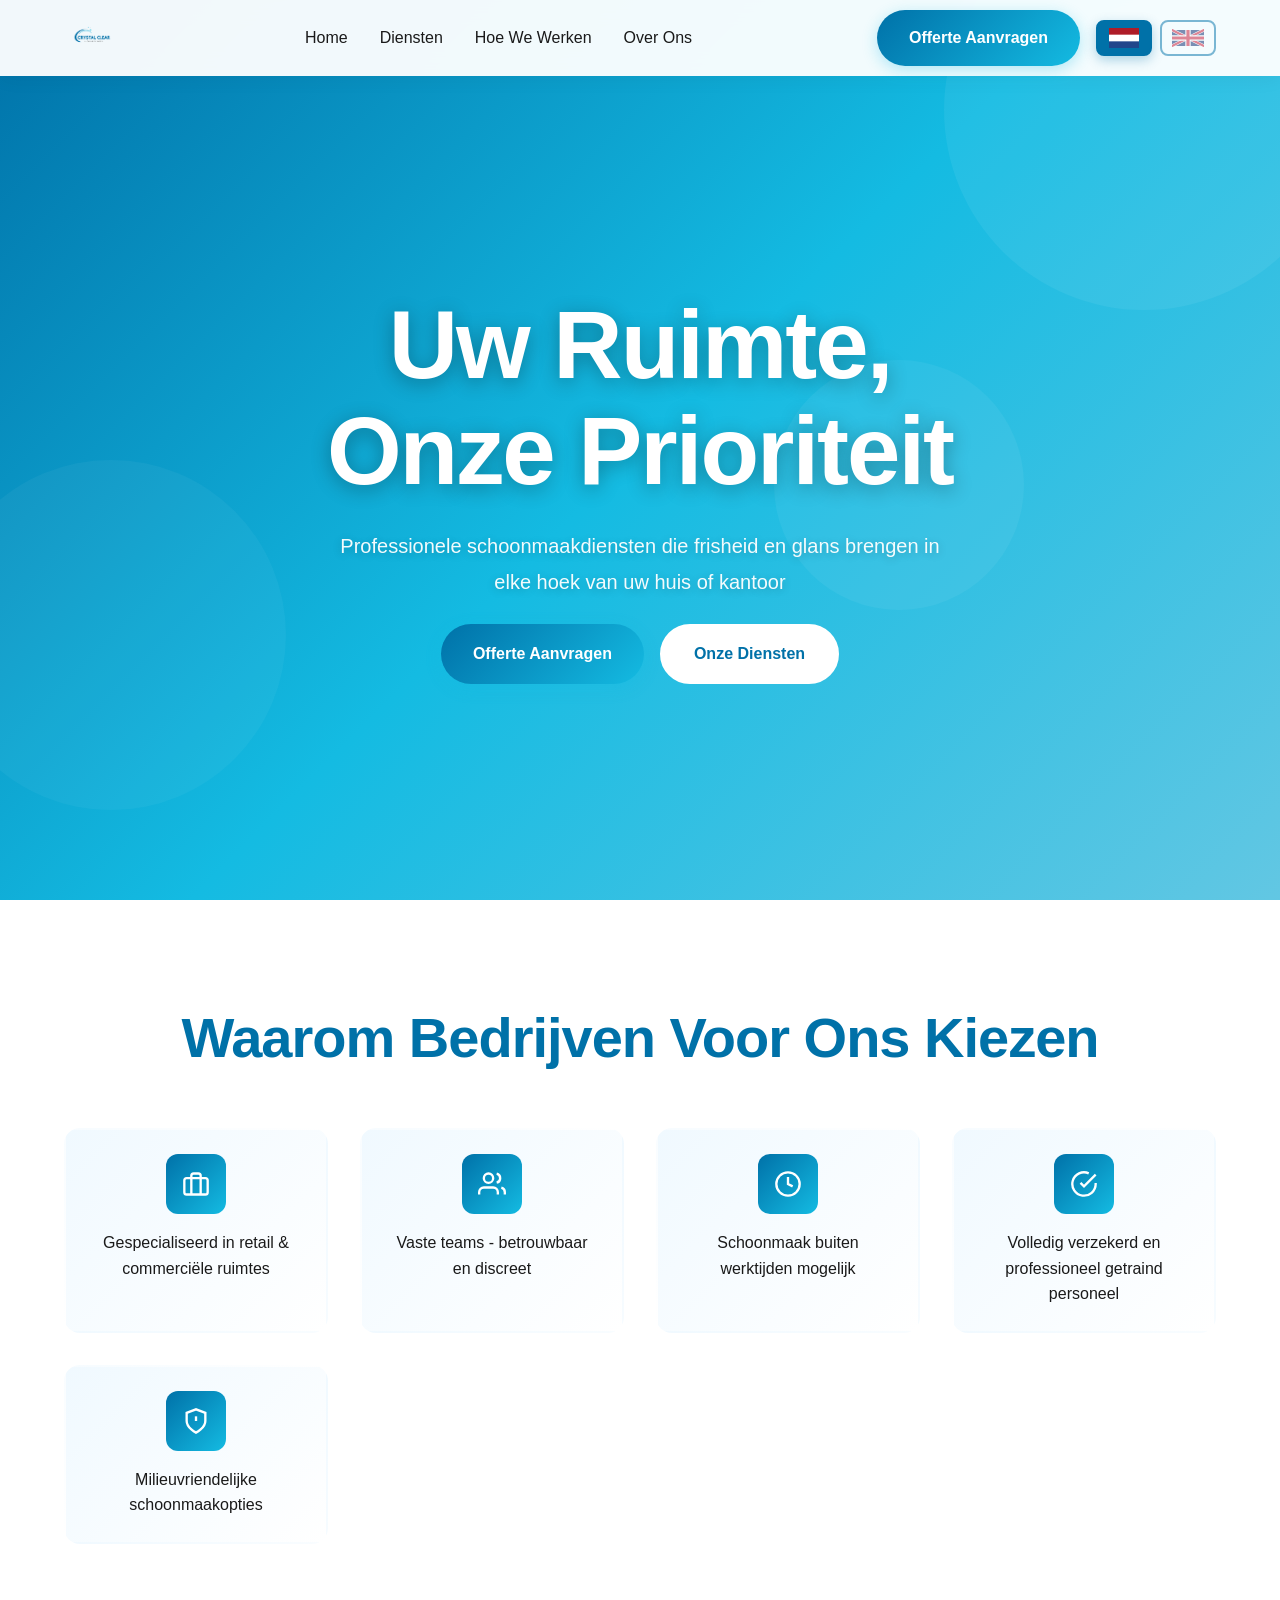
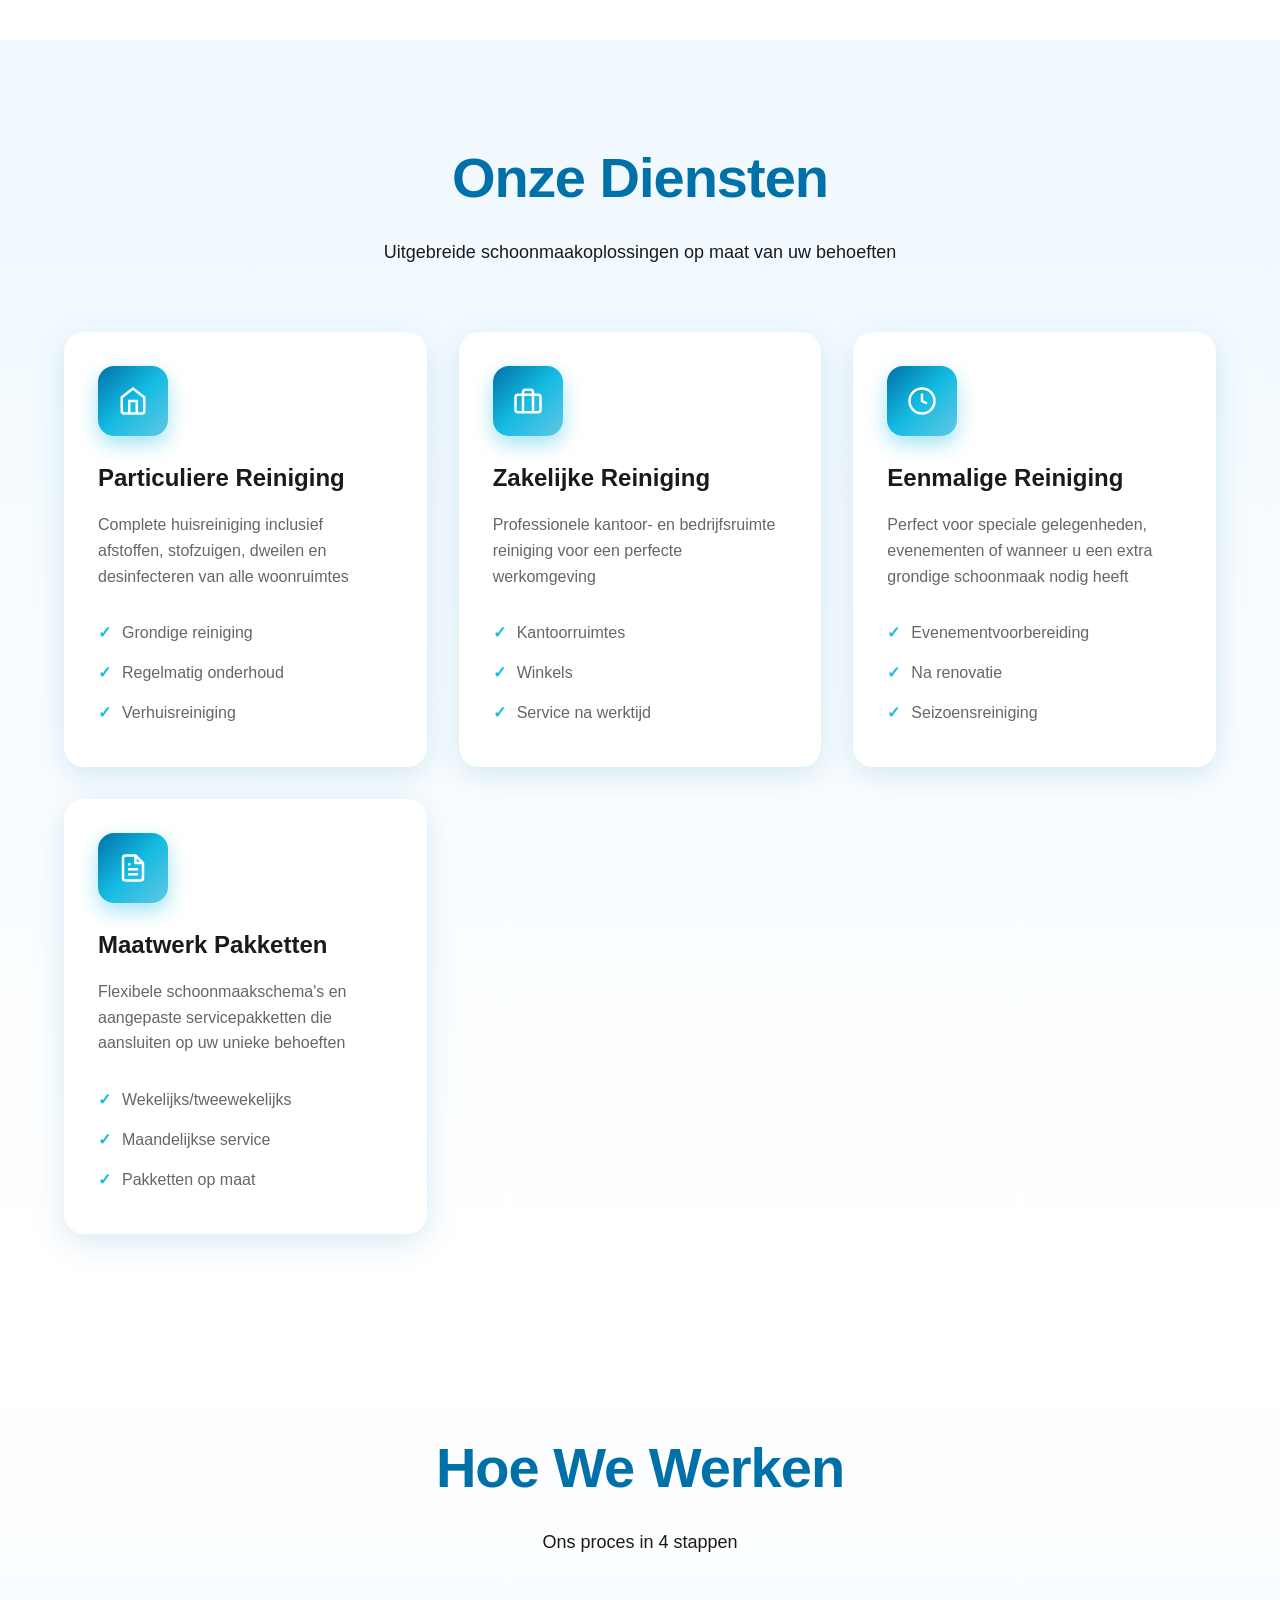
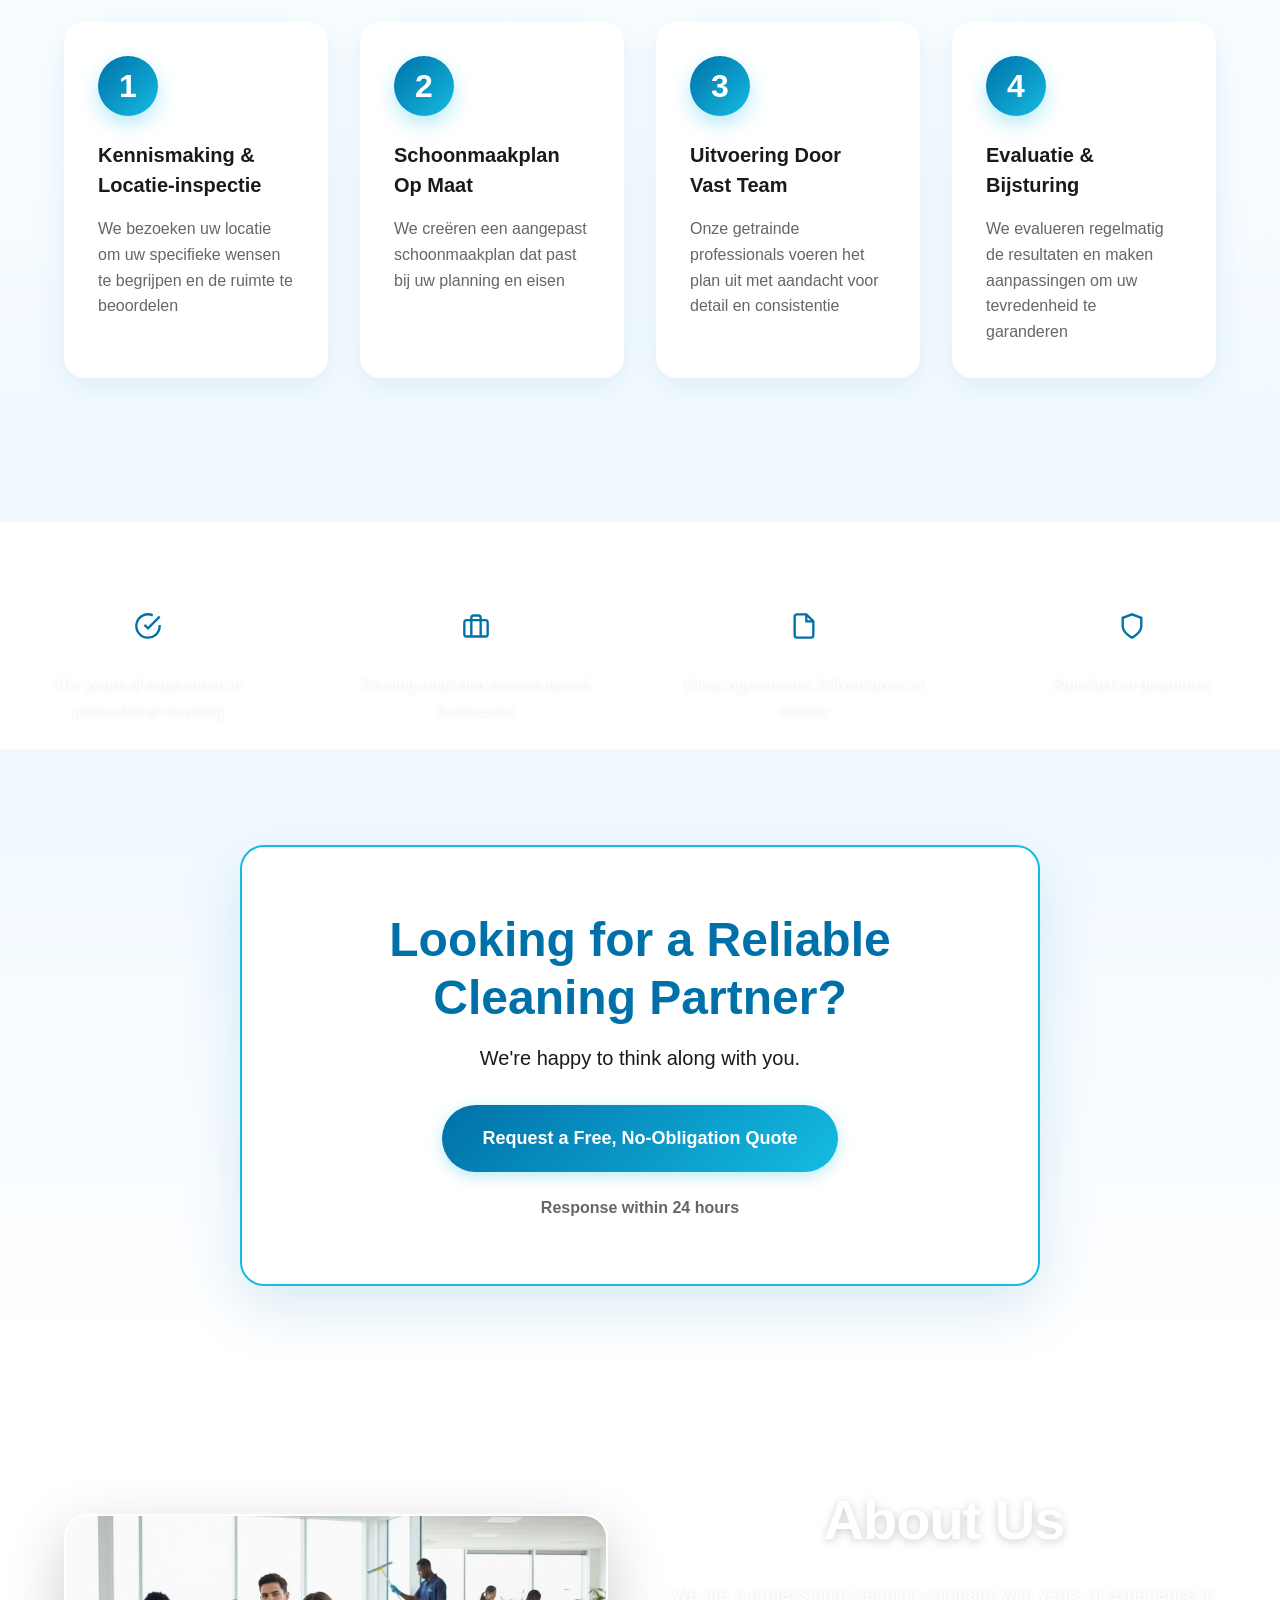
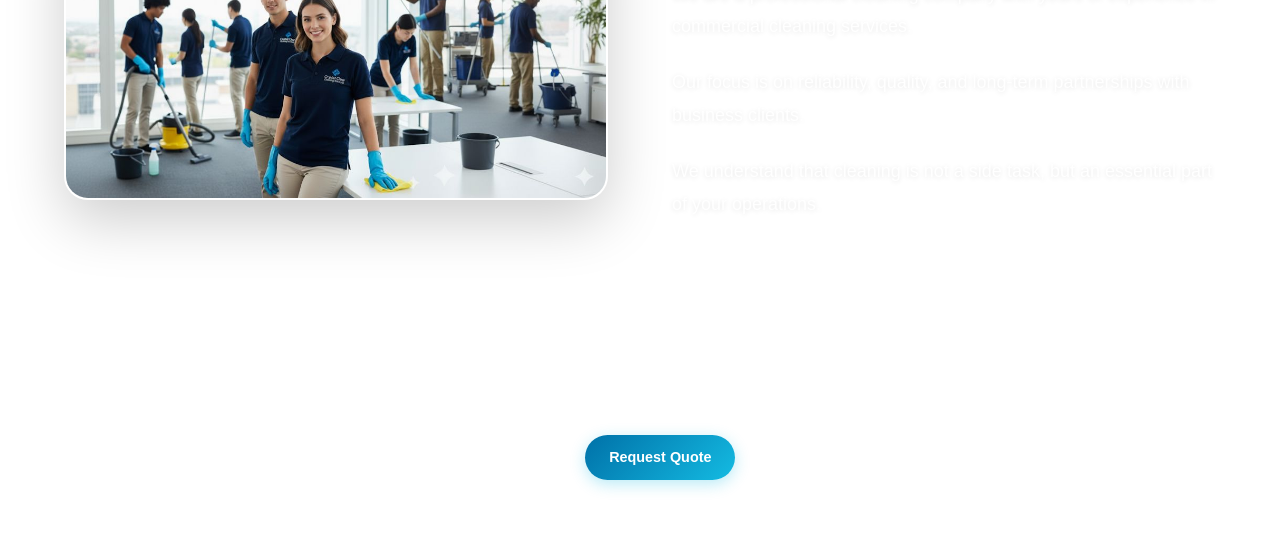
==== commit 14dd9404: "bug fix" ====
--- a/index.html
+++ b/index.html
@@ -238,45 +238,49 @@
         </div>
   </section>
 
-  <section id="credibility" class="credibility">
-    <div class="container">
-      <h2 class="section-title" data-lang="credibility-title">Professional, Reliable, and Transparent</h2>
-      <div class="credibility-grid">
-        <div class="credibility-item">
-          <div class="credibility-icon">
-            <svg viewBox="0 0 24 24" fill="none" stroke="currentColor" stroke-width="2">
-              <path d="M22 11.08V12a10 10 0 1 1-5.93-9.14"></path>
-              <polyline points="22 4 12 14.01 9 11.01"></polyline>
-            </svg>
-        <div class="credibility-item">
-          <div class="credibility-icon">
-            <svg viewBox="0 0 24 24" fill="none" stroke="currentColor" stroke-width="2">
-              <rect x="2" y="7" width="20" height="14" rx="2" ry="2"></rect>
-              <path d="M16 21V5a2 2 0 0 0-2-2h-4a2 2 0 0 0-2 2v16"></path>
-            </svg>
-          </div>
-          <p data-lang="credibility-item-1">Serving retail and service-based businesses</p>
-        </div>
-        <div class="credibility-item">
-          <div class="credibility-icon">
-            <svg viewBox="0 0 24 24" fill="none" stroke="currentColor" stroke-width="2">
-              <path d="M14 2H6a2 2 0 0 0-2 2v16a2 2 0 0 0 2 2h12a2 2 0 0 0 2-2V8z"></path>
-              <polyline points="14 2 14 8 20 8"></polyline>
-            </svg>
-          </div>
-          <p data-lang="credibility-item-2">Clear agreements & fixed point of contact</p>
-        </div>
-        <div class="credibility-item">
-          <div class="credibility-icon">
-            <svg viewBox="0 0 24 24" fill="none" stroke="currentColor" stroke-width="2">
-              <path d="M12 22s8-4 8-10V5l-8-3-8 3v7c0 6 8 10 8 10z"></path>
-            </svg>
-          </div>
-          <p data-lang="credibility-item-3">Satisfaction guarantee</p>
-        </div>
-      </div>
-    </div>
-  </section>
+<div class="credibility-grid">
+
+  <div class="credibility-item">
+    <div class="credibility-icon">
+      <svg viewBox="0 0 24 24" fill="none" stroke="currentColor" stroke-width="2">
+        <path d="M22 11.08V12a10 10 0 1 1-5.93-9.14"></path>
+        <polyline points="22 4 12 14.01 9 11.01"></polyline>
+      </svg>
+    </div>
+    <p data-lang="credibility-item-0">10+ years of experience in professional cleaning</p>
+  </div>
+
+  <div class="credibility-item">
+    <div class="credibility-icon">
+      <svg viewBox="0 0 24 24" fill="none" stroke="currentColor" stroke-width="2">
+        <rect x="2" y="7" width="20" height="14" rx="2" ry="2"></rect>
+        <path d="M16 21V5a2 2 0 0 0-2-2h-4a2 2 0 0 0-2 2v16"></path>
+      </svg>
+    </div>
+    <p data-lang="credibility-item-1">Serving retail and service-based businesses</p>
+  </div>
+
+  <div class="credibility-item">
+    <div class="credibility-icon">
+      <svg viewBox="0 0 24 24" fill="none" stroke="currentColor" stroke-width="2">
+        <path d="M14 2H6a2 2 0 0 0-2 2v16a2 2 0 0 0 2 2h12a2 2 0 0 0 2-2V8z"></path>
+        <polyline points="14 2 14 8 20 8"></polyline>
+      </svg>
+    </div>
+    <p data-lang="credibility-item-2">Clear agreements & fixed point of contact</p>
+  </div>
+
+  <div class="credibility-item">
+    <div class="credibility-icon">
+      <svg viewBox="0 0 24 24" fill="none" stroke="currentColor" stroke-width="2">
+        <path d="M12 22s8-4 8-10V5l-8-3-8 3v7c0 6 8 10 8 10z"></path>
+      </svg>
+    </div>
+    <p data-lang="credibility-item-3">Satisfaction guarantee</p>
+  </div>
+
+</div>
+
 
   <section id="quote" class="final-cta">
     <div class="container">
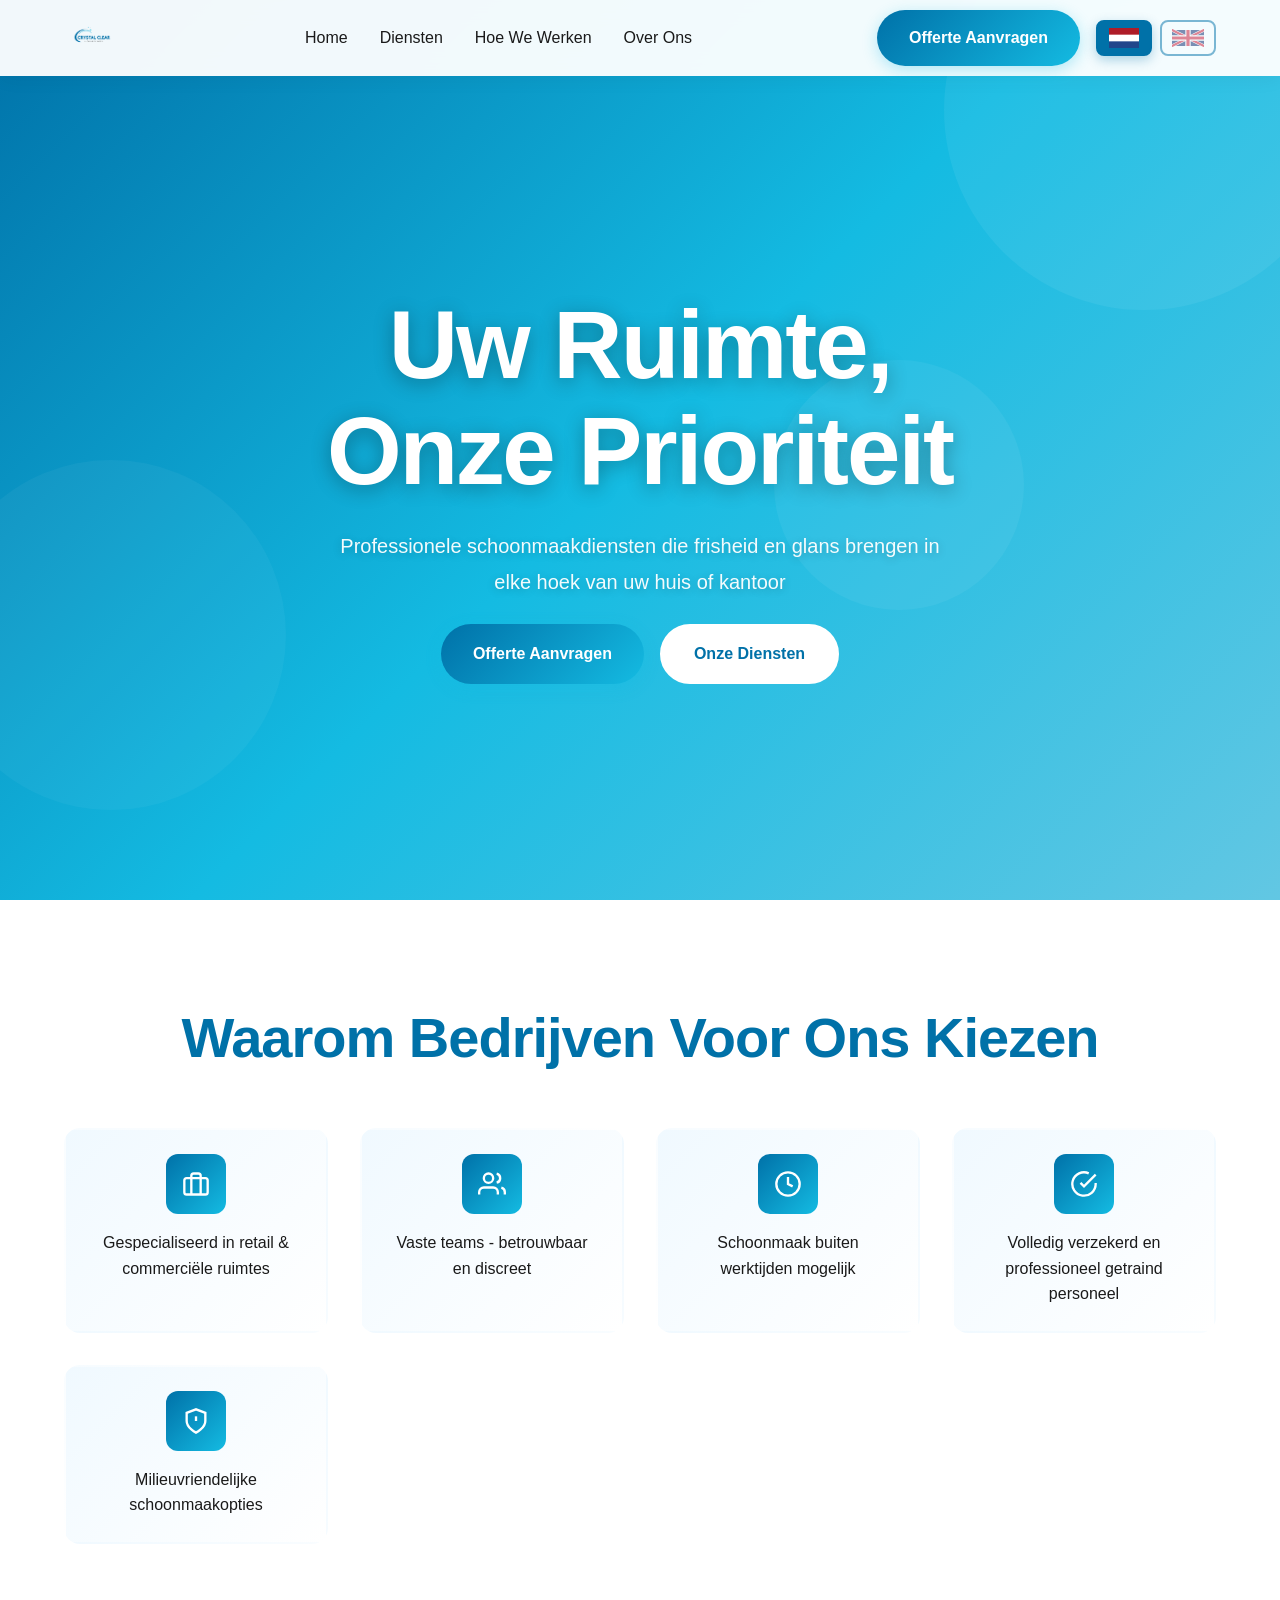
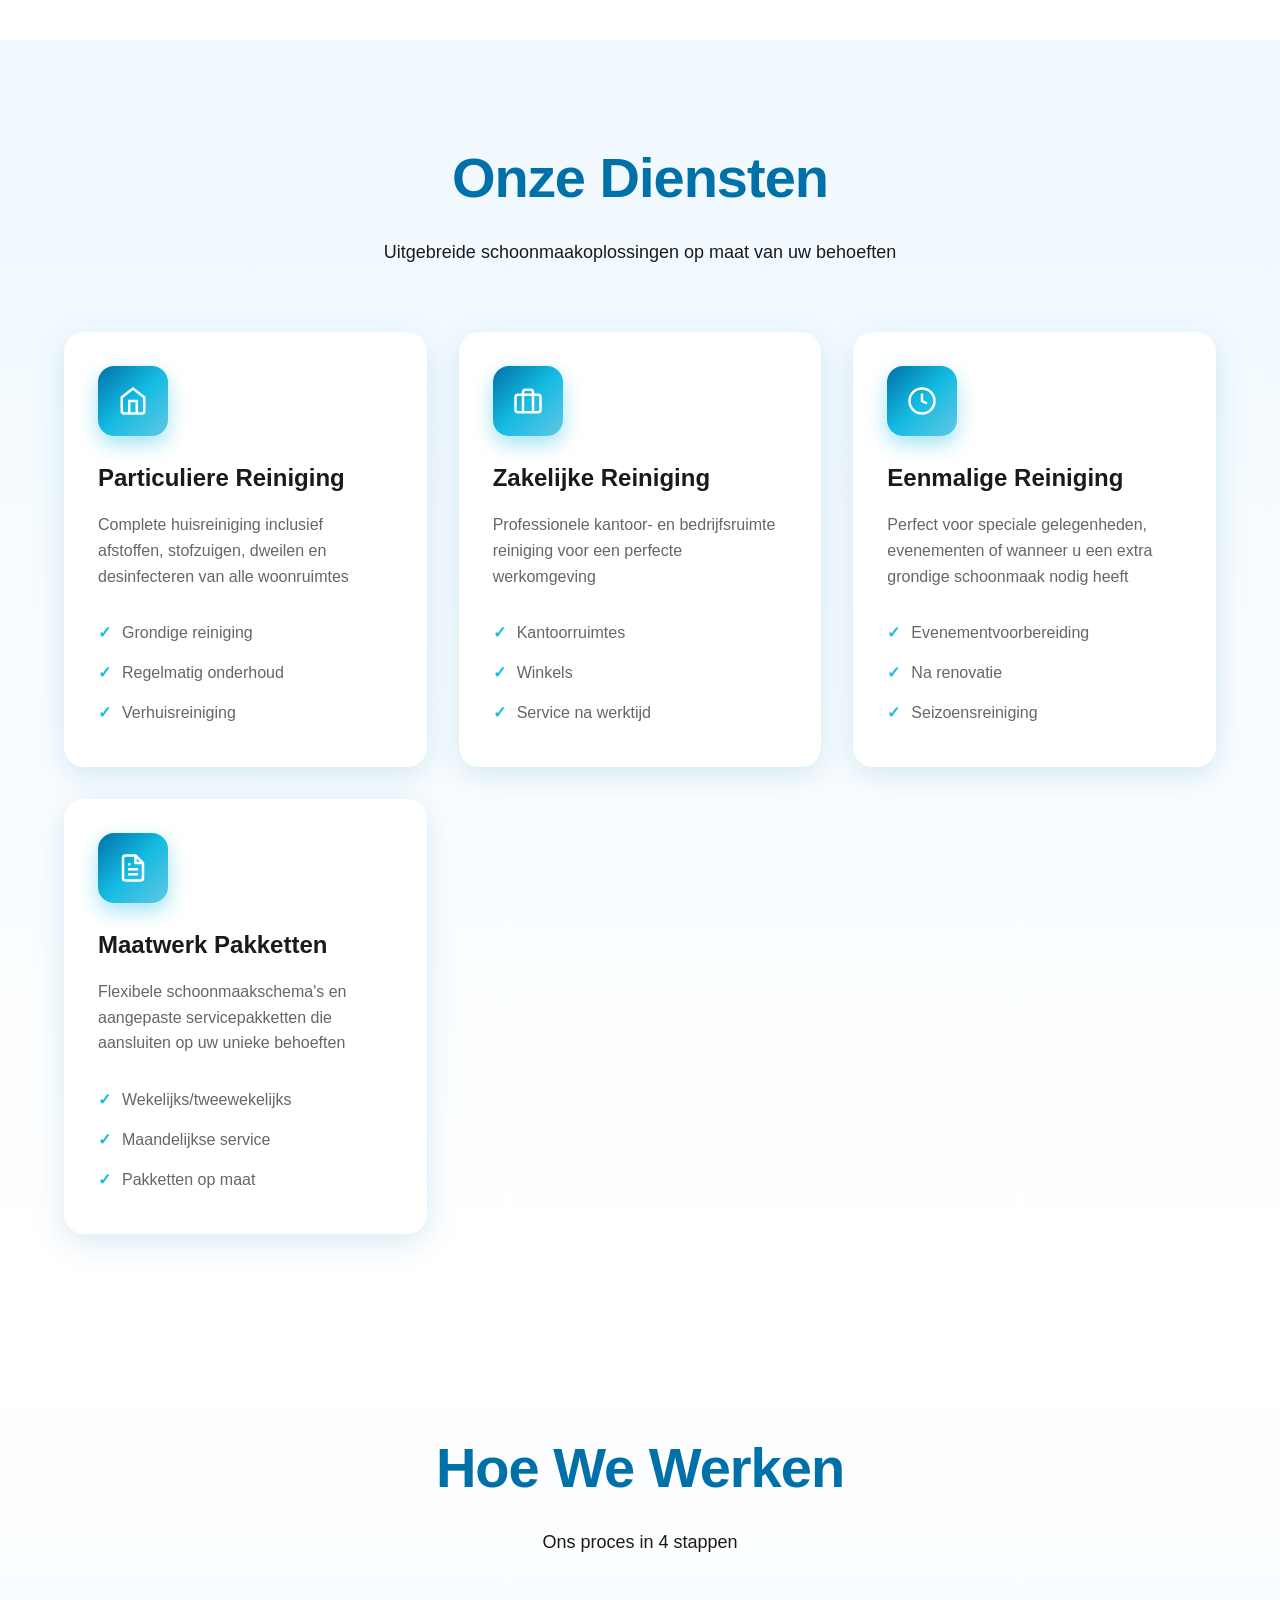
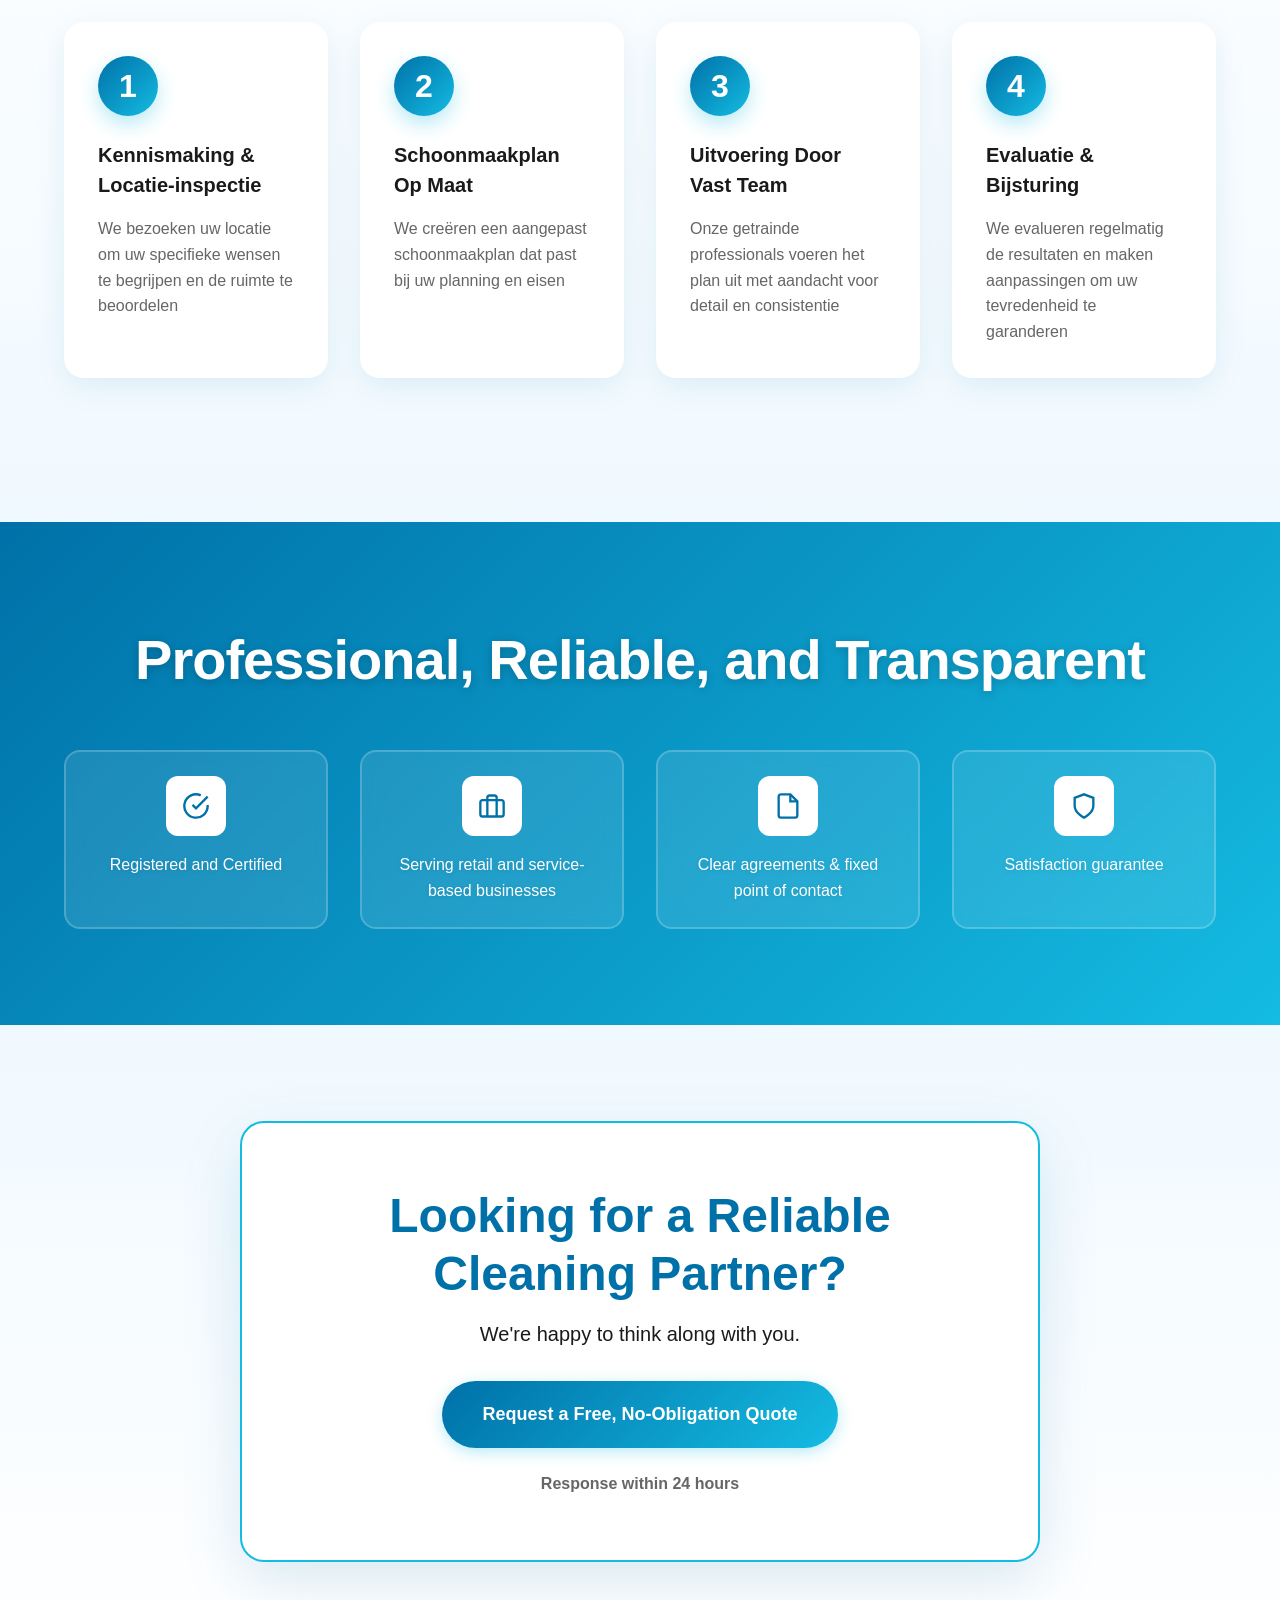
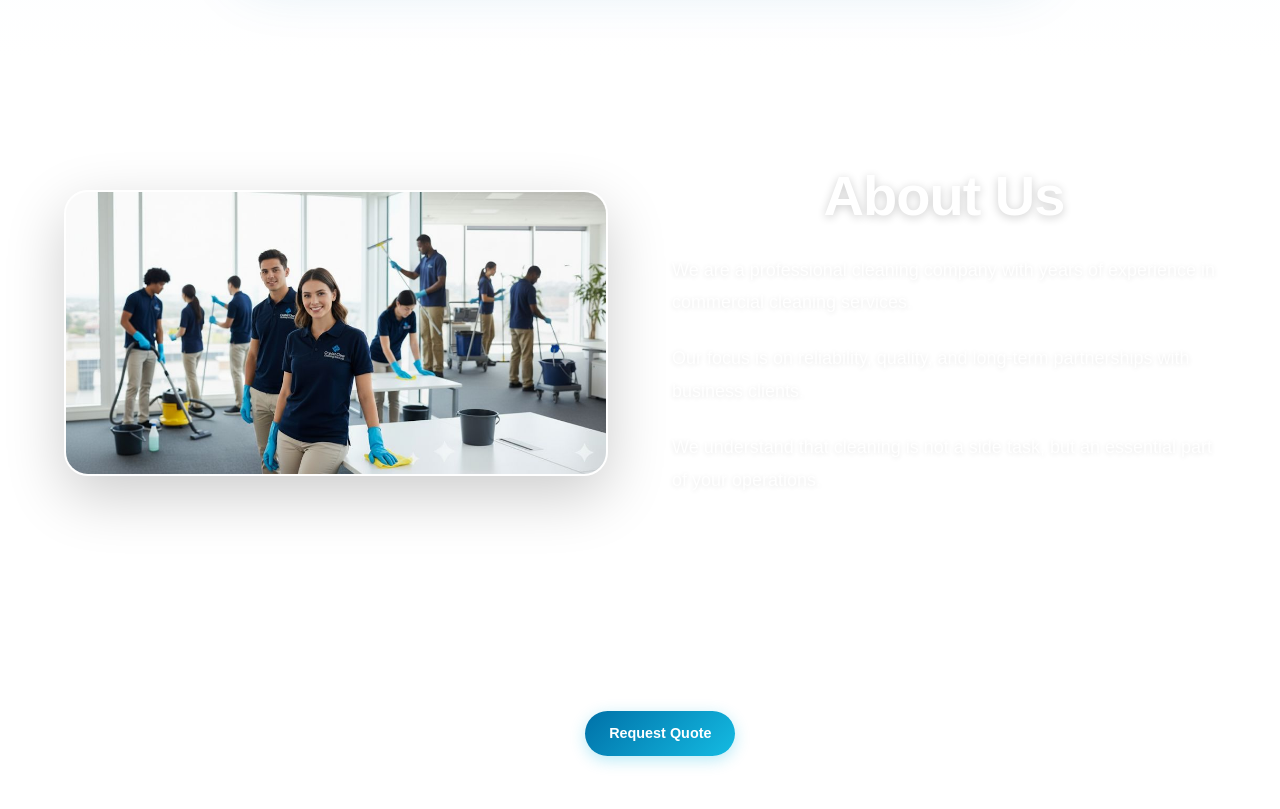
==== commit 31782d8d: "bug fix" ====
--- a/index.html
+++ b/index.html
@@ -238,49 +238,49 @@
         </div>
   </section>
 
-<div class="credibility-grid">
-
-  <div class="credibility-item">
-    <div class="credibility-icon">
-      <svg viewBox="0 0 24 24" fill="none" stroke="currentColor" stroke-width="2">
-        <path d="M22 11.08V12a10 10 0 1 1-5.93-9.14"></path>
-        <polyline points="22 4 12 14.01 9 11.01"></polyline>
-      </svg>
-    </div>
-    <p data-lang="credibility-item-0">10+ years of experience in professional cleaning</p>
+ <section id="credibility" class="credibility">
+  <div class="container">
+    <h2 class="section-title" data-lang="credibility-title">Professional, Reliable, and Transparent</h2>
+    <div class="credibility-grid">
+      
+      <div class="credibility-item">
+        <div class="credibility-icon">
+          <svg viewBox="0 0 24 24" fill="none" stroke="currentColor" stroke-width="2">
+            <path d="M22 11.08V12a10 10 0 1 1-5.93-9.14"></path>
+            <polyline points="22 4 12 14.01 9 11.01"></polyline>
+          </svg>
+        </div> <p data-lang="credibility-item-0">Registered and Certified</p> </div> <div class="credibility-item">
+        <div class="credibility-icon">
+          <svg viewBox="0 0 24 24" fill="none" stroke="currentColor" stroke-width="2">
+            <rect x="2" y="7" width="20" height="14" rx="2" ry="2"></rect>
+            <path d="M16 21V5a2 2 0 0 0-2-2h-4a2 2 0 0 0-2 2v16"></path>
+          </svg>
+        </div>
+        <p data-lang="credibility-item-1">Serving retail and service-based businesses</p>
+      </div>
+
+      <div class="credibility-item">
+        <div class="credibility-icon">
+          <svg viewBox="0 0 24 24" fill="none" stroke="currentColor" stroke-width="2">
+            <path d="M14 2H6a2 2 0 0 0-2 2v16a2 2 0 0 0 2 2h12a2 2 0 0 0 2-2V8z"></path>
+            <polyline points="14 2 14 8 20 8"></polyline>
+          </svg>
+        </div>
+        <p data-lang="credibility-item-2">Clear agreements & fixed point of contact</p>
+      </div>
+
+      <div class="credibility-item">
+        <div class="credibility-icon">
+          <svg viewBox="0 0 24 24" fill="none" stroke="currentColor" stroke-width="2">
+            <path d="M12 22s8-4 8-10V5l-8-3-8 3v7c0 6 8 10 8 10z"></path>
+          </svg>
+        </div>
+        <p data-lang="credibility-item-3">Satisfaction guarantee</p>
+      </div>
+
+    </div>
   </div>
-
-  <div class="credibility-item">
-    <div class="credibility-icon">
-      <svg viewBox="0 0 24 24" fill="none" stroke="currentColor" stroke-width="2">
-        <rect x="2" y="7" width="20" height="14" rx="2" ry="2"></rect>
-        <path d="M16 21V5a2 2 0 0 0-2-2h-4a2 2 0 0 0-2 2v16"></path>
-      </svg>
-    </div>
-    <p data-lang="credibility-item-1">Serving retail and service-based businesses</p>
-  </div>
-
-  <div class="credibility-item">
-    <div class="credibility-icon">
-      <svg viewBox="0 0 24 24" fill="none" stroke="currentColor" stroke-width="2">
-        <path d="M14 2H6a2 2 0 0 0-2 2v16a2 2 0 0 0 2 2h12a2 2 0 0 0 2-2V8z"></path>
-        <polyline points="14 2 14 8 20 8"></polyline>
-      </svg>
-    </div>
-    <p data-lang="credibility-item-2">Clear agreements & fixed point of contact</p>
-  </div>
-
-  <div class="credibility-item">
-    <div class="credibility-icon">
-      <svg viewBox="0 0 24 24" fill="none" stroke="currentColor" stroke-width="2">
-        <path d="M12 22s8-4 8-10V5l-8-3-8 3v7c0 6 8 10 8 10z"></path>
-      </svg>
-    </div>
-    <p data-lang="credibility-item-3">Satisfaction guarantee</p>
-  </div>
-
-</div>
-
+</section>
 
   <section id="quote" class="final-cta">
     <div class="container">
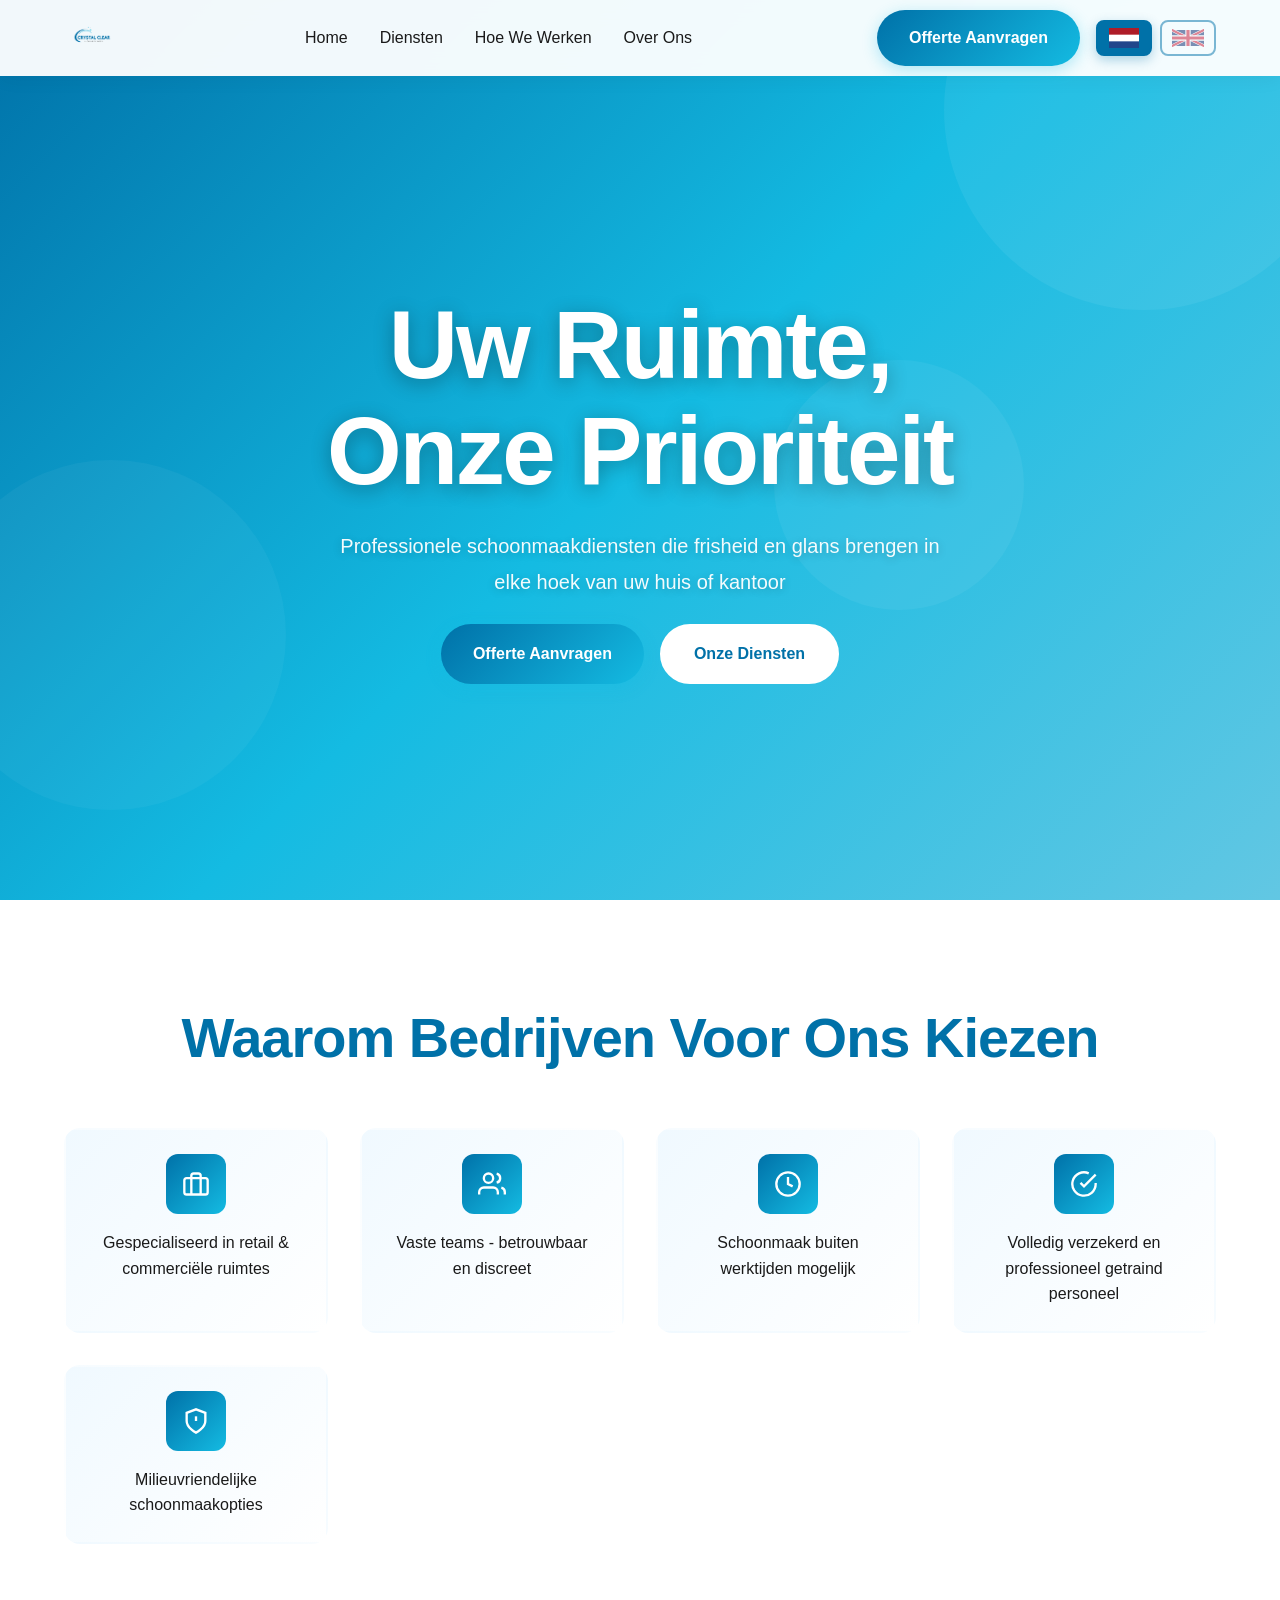
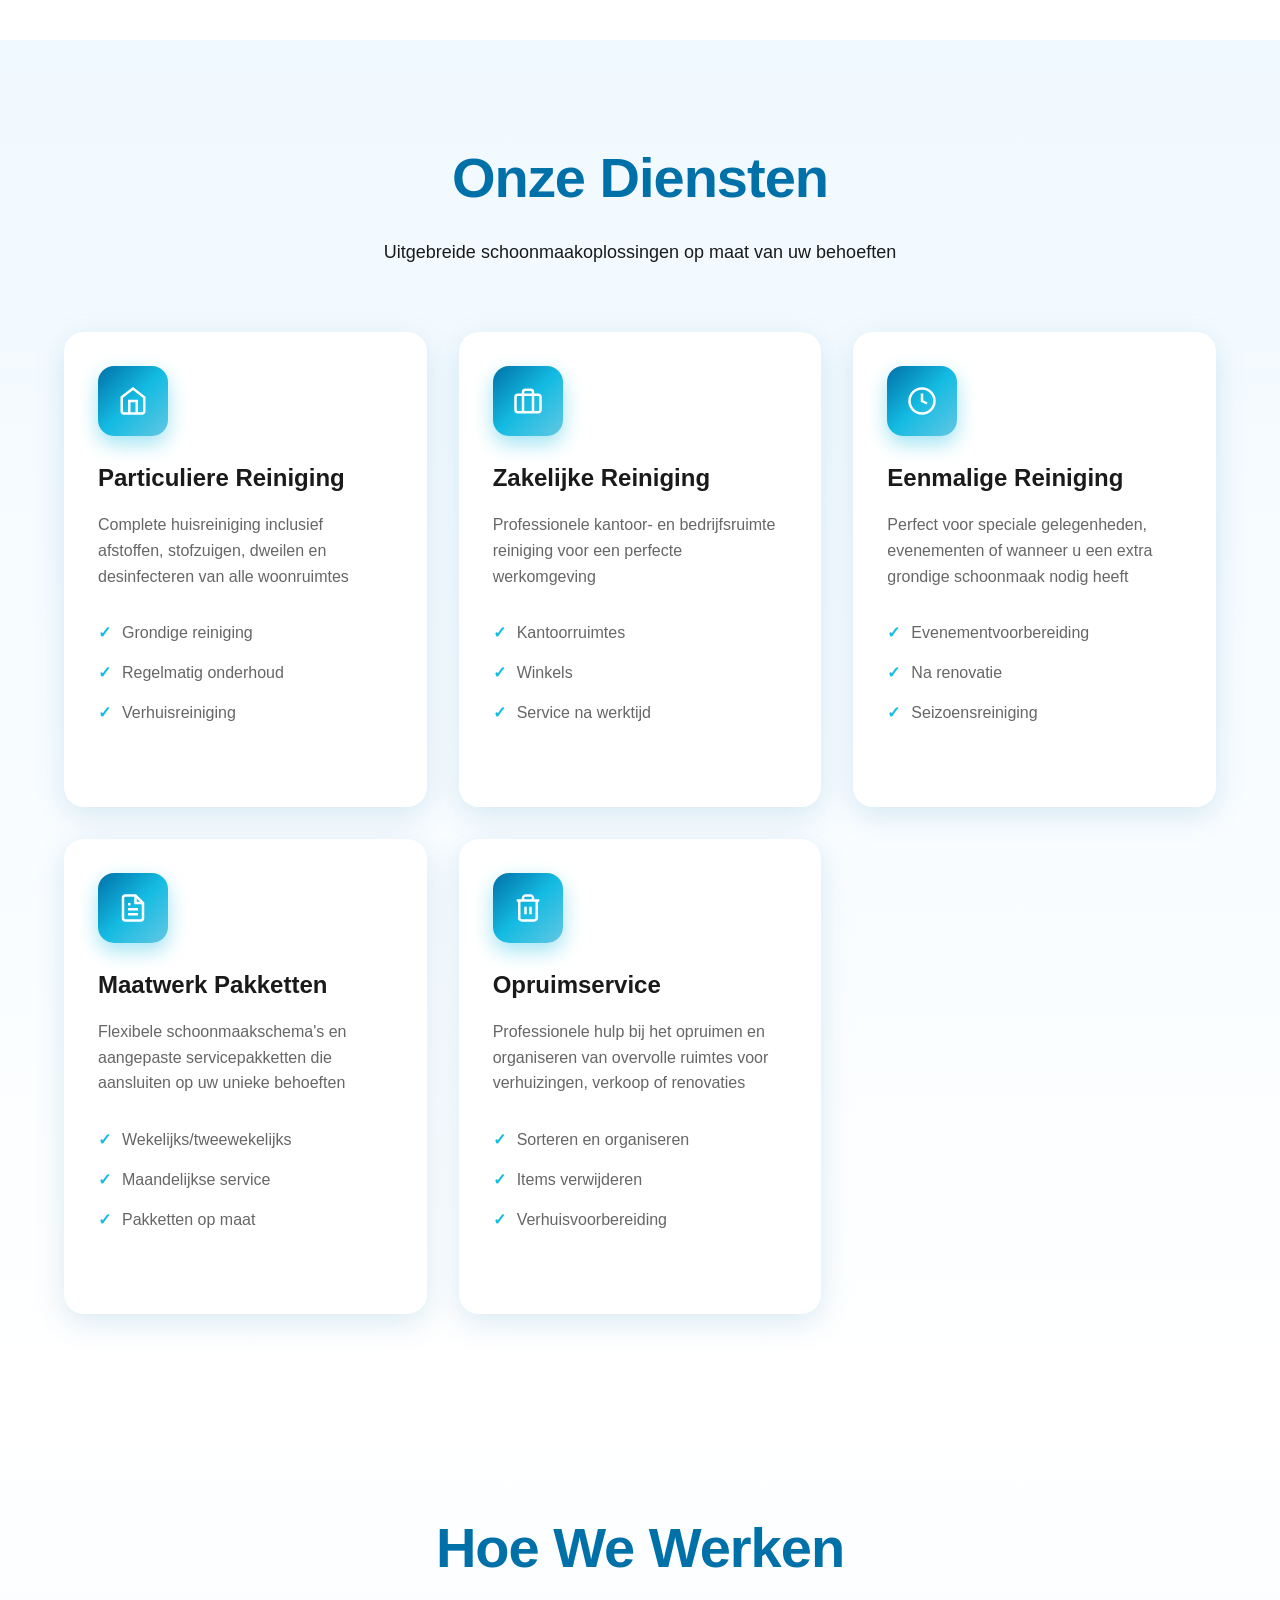
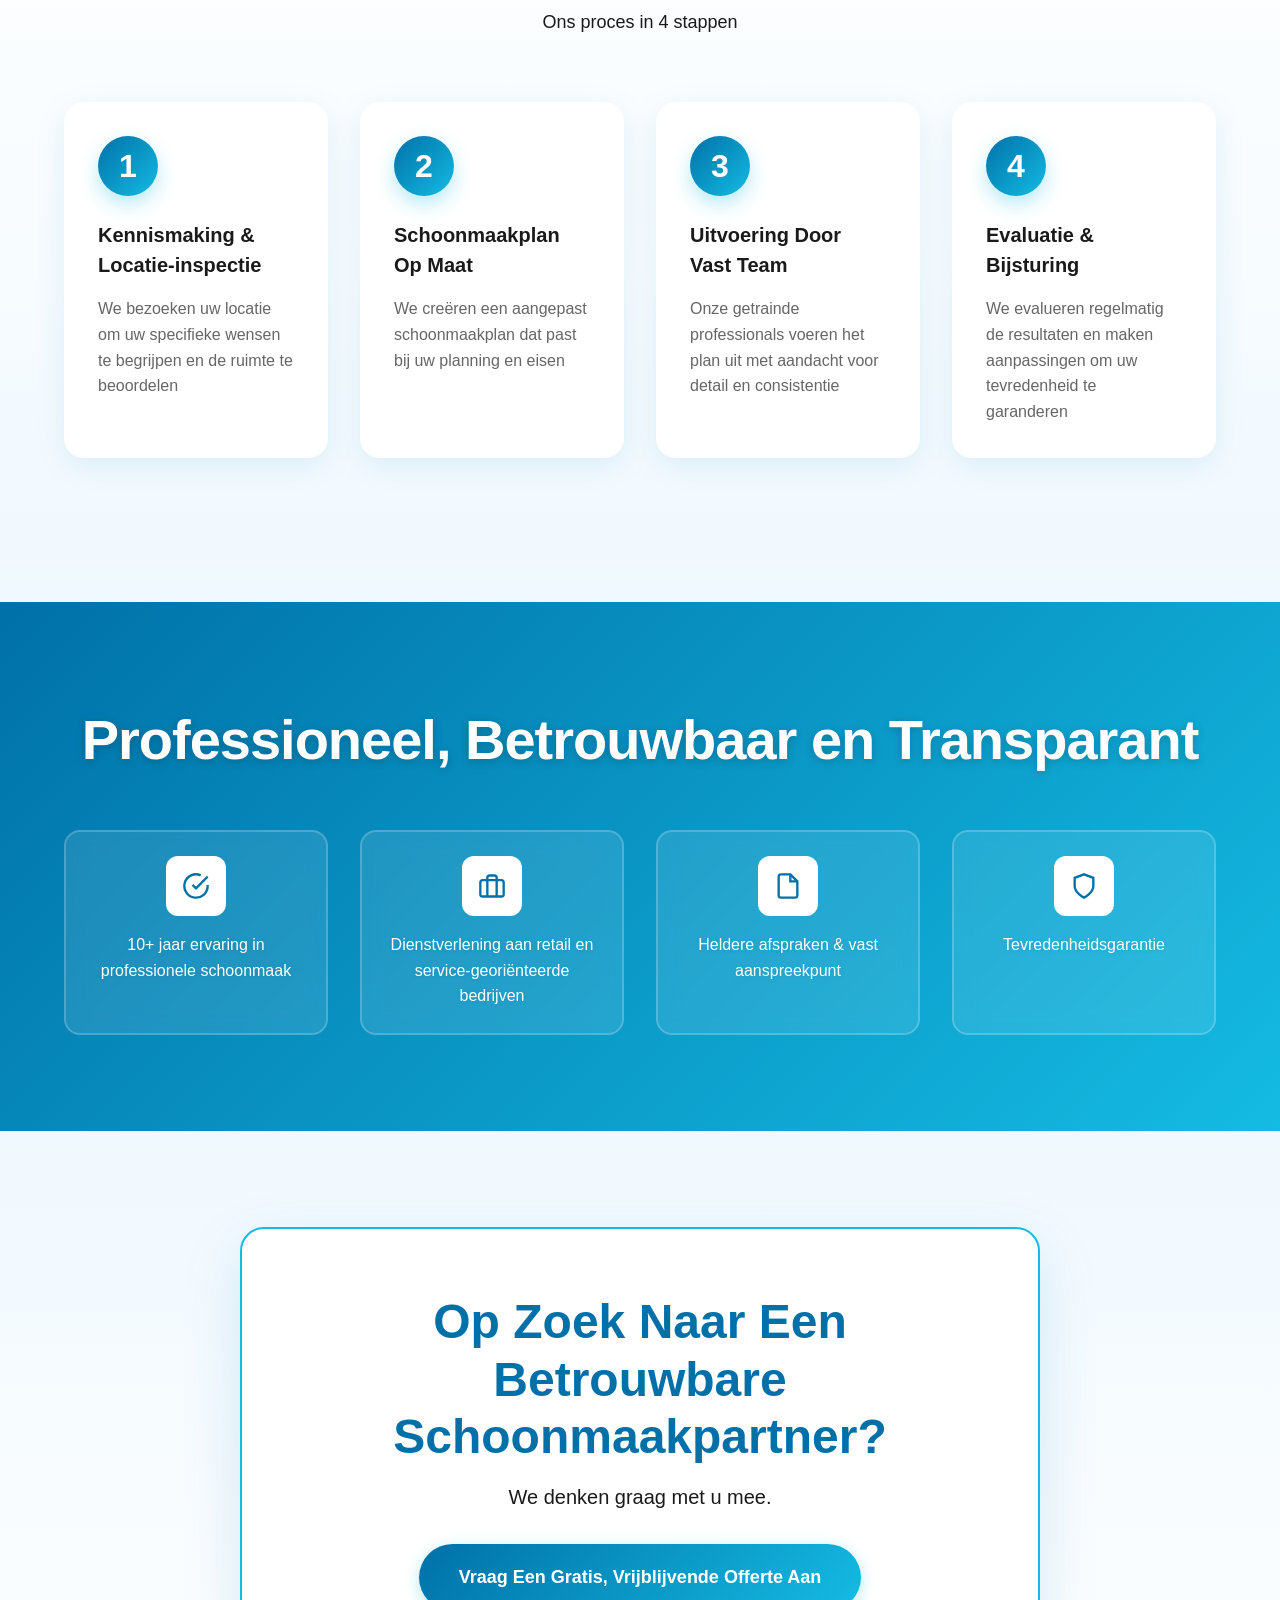
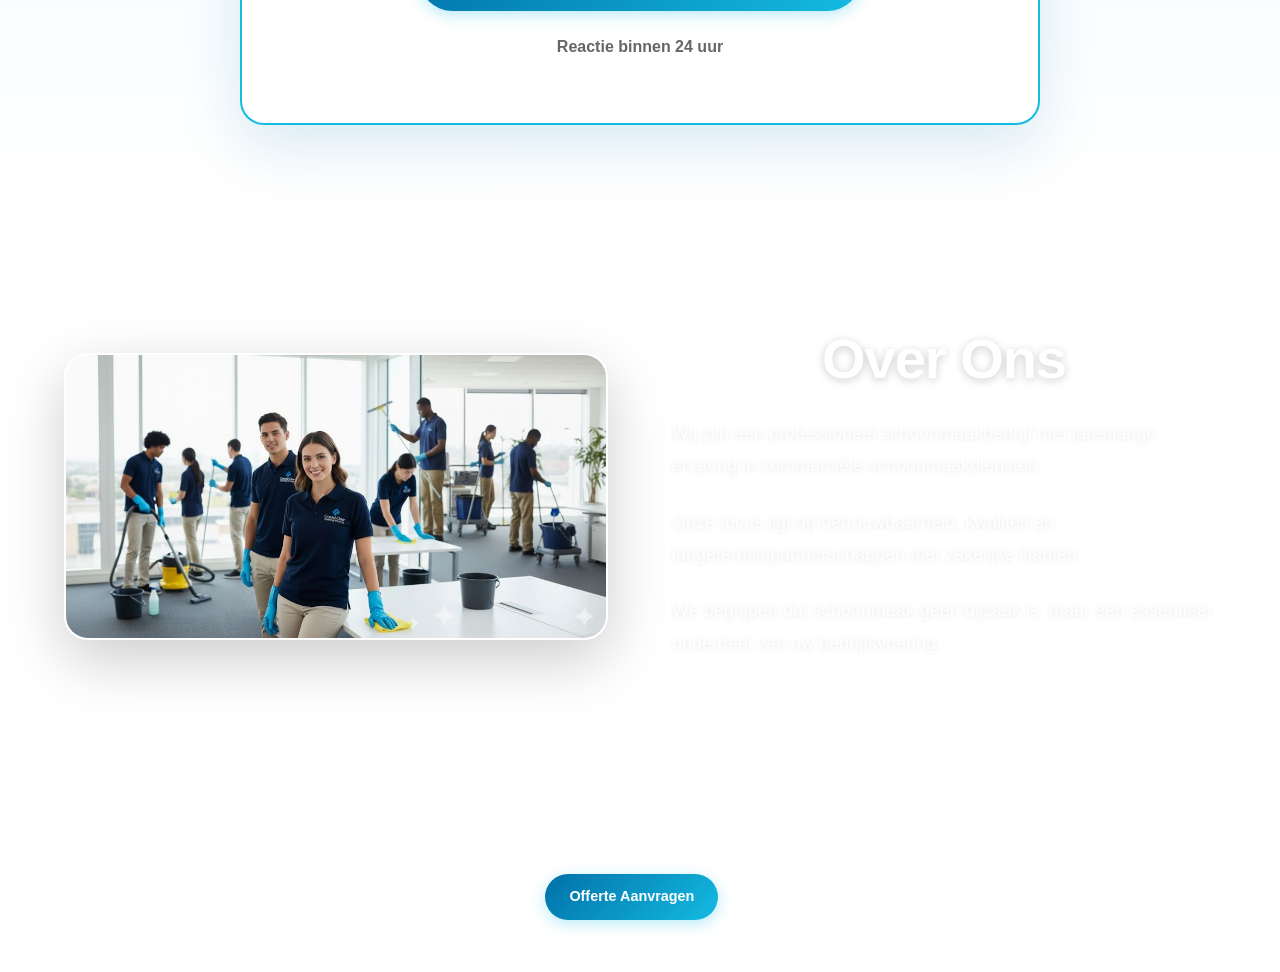
==== commit f23ff4ff: "Added services.html" ====
--- a/index.html
+++ b/index.html
@@ -134,79 +134,133 @@
       </p>
 
       <div class="services-grid">
-        <div class="service-card">
-          <div class="service-icon">
-            <svg viewBox="0 0 24 24" fill="none" stroke="currentColor" stroke-width="2">
-              <path d="M3 9l9-7 9 7v11a2 2 0 0 1-2 2H5a2 2 0 0 1-2-2z"></path>
-              <polyline points="9 22 9 12 15 12 15 22"></polyline>
-            </svg>
-          </div>
-          <h3 class="service-title" data-lang="service-residential-title">Residential Cleaning</h3>
-          <p class="service-description" data-lang="service-residential-desc">Complete home cleaning including dusting,
-            vacuuming, mopping, and sanitizing
-            all living spaces</p>
-          <ul class="service-features">
-            <li data-lang="service-residential-feature-0">Deep cleaning</li>
-            <li data-lang="service-residential-feature-1">Regular maintenance</li>
-            <li data-lang="service-residential-feature-2">Move-in/out cleaning</li>
-          </ul>
-        </div>
-
-        <div class="service-card">
-          <div class="service-icon">
-            <svg viewBox="0 0 24 24" fill="none" stroke="currentColor" stroke-width="2">
-              <rect x="2" y="7" width="20" height="14" rx="2" ry="2"></rect>
-              <path d="M16 21V5a2 2 0 0 0-2-2h-4a2 2 0 0 0-2 2v16"></path>
-            </svg>
-          </div>
-          <h3 class="service-title" data-lang="service-commercial-title">Commercial Cleaning</h3>
-          <p class="service-description" data-lang="service-commercial-desc">Professional office and commercial space
-            cleaning to maintain a pristine work
-            environment</p>
-          <ul class="service-features">
-            <li data-lang="service-commercial-feature-0">Office spaces</li>
-            <li data-lang="service-commercial-feature-1">Retail stores</li>
-            <li data-lang="service-commercial-feature-2">After-hours service</li>
-          </ul>
-        </div>
-
-        <div class="service-card">
-          <div class="service-icon">
-            <svg viewBox="0 0 24 24" fill="none" stroke="currentColor" stroke-width="2">
-              <circle cx="12" cy="12" r="10"></circle>
-              <path d="M12 6v6l4 2"></path>
-            </svg>
-          </div>
-          <h3 class="service-title" data-lang="service-onetime-title">One-Time Cleaning</h3>
-          <p class="service-description" data-lang="service-onetime-desc">Perfect for special occasions, events, or when
-            you need an extra deep clean</p>
-          <ul class="service-features">
-            <li data-lang="service-onetime-feature-0">Event preparation</li>
-            <li data-lang="service-onetime-feature-1">Post-renovation</li>
-            <li data-lang="service-onetime-feature-2">Seasonal cleaning</li>
-          </ul>
-        </div>
-
-        <div class="service-card">
-          <div class="service-icon">
-            <svg viewBox="0 0 24 24" fill="none" stroke="currentColor" stroke-width="2">
-              <path d="M14 2H6a2 2 0 0 0-2 2v16a2 2 0 0 0 2 2h12a2 2 0 0 0 2-2V8z"></path>
-              <polyline points="14 2 14 8 20 8"></polyline>
-              <line x1="16" y1="13" x2="8" y2="13"></line>
-              <line x1="16" y1="17" x2="8" y2="17"></line>
-              <polyline points="10 9 9 9 8 9"></polyline>
-            </svg>
-          </div>
-          <h3 class="service-title" data-lang="service-custom-title">Custom Plans</h3>
-          <p class="service-description" data-lang="service-custom-desc">Flexible cleaning schedules and customized
-            service packages to fit your unique
-            needs</p>
-          <ul class="service-features">
-            <li data-lang="service-custom-feature-0">Weekly/bi-weekly</li>
-            <li data-lang="service-custom-feature-1">Monthly service</li>
-            <li data-lang="service-custom-feature-2">Tailored packages</li>
-          </ul>
-        </div>
+        <a href="services.html?service=residential" class="service-card-link">
+          <div class="service-card">
+            <div class="service-icon">
+              <svg viewBox="0 0 24 24" fill="none" stroke="currentColor" stroke-width="2">
+                <path d="M3 9l9-7 9 7v11a2 2 0 0 1-2 2H5a2 2 0 0 1-2-2z"></path>
+                <polyline points="9 22 9 12 15 12 15 22"></polyline>
+              </svg>
+            </div>
+            <h3 class="service-title" data-lang="service-residential-title">Residential Cleaning</h3>
+            <p class="service-description" data-lang="service-residential-desc">Complete home cleaning including dusting,
+              vacuuming, mopping, and sanitizing
+              all living spaces</p>
+            <ul class="service-features">
+              <li data-lang="service-residential-feature-0">Deep cleaning</li>
+              <li data-lang="service-residential-feature-1">Regular maintenance</li>
+              <li data-lang="service-residential-feature-2">Move-in/out cleaning</li>
+            </ul>
+            <div class="service-card-arrow">
+              <svg viewBox="0 0 24 24" fill="none" stroke="currentColor" stroke-width="2">
+                <path d="M5 12h14M12 5l7 7-7 7"/>
+              </svg>
+            </div>
+          </div>
+        </a>
+
+        <a href="services.html?service=commercial" class="service-card-link">
+          <div class="service-card">
+            <div class="service-icon">
+              <svg viewBox="0 0 24 24" fill="none" stroke="currentColor" stroke-width="2">
+                <rect x="2" y="7" width="20" height="14" rx="2" ry="2"></rect>
+                <path d="M16 21V5a2 2 0 0 0-2-2h-4a2 2 0 0 0-2 2v16"></path>
+              </svg>
+            </div>
+            <h3 class="service-title" data-lang="service-commercial-title">Commercial Cleaning</h3>
+            <p class="service-description" data-lang="service-commercial-desc">Professional office and commercial space
+              cleaning to maintain a pristine work
+              environment</p>
+            <ul class="service-features">
+              <li data-lang="service-commercial-feature-0">Office spaces</li>
+              <li data-lang="service-commercial-feature-1">Retail stores</li>
+              <li data-lang="service-commercial-feature-2">After-hours service</li>
+            </ul>
+            <div class="service-card-arrow">
+              <svg viewBox="0 0 24 24" fill="none" stroke="currentColor" stroke-width="2">
+                <path d="M5 12h14M12 5l7 7-7 7"/>
+              </svg>
+            </div>
+          </div>
+        </a>
+
+        <a href="services.html?service=one-time" class="service-card-link">
+          <div class="service-card">
+            <div class="service-icon">
+              <svg viewBox="0 0 24 24" fill="none" stroke="currentColor" stroke-width="2">
+                <circle cx="12" cy="12" r="10"></circle>
+                <path d="M12 6v6l4 2"></path>
+              </svg>
+            </div>
+            <h3 class="service-title" data-lang="service-onetime-title">One-Time Cleaning</h3>
+            <p class="service-description" data-lang="service-onetime-desc">Perfect for special occasions, events, or when
+              you need an extra deep clean</p>
+            <ul class="service-features">
+              <li data-lang="service-onetime-feature-0">Event preparation</li>
+              <li data-lang="service-onetime-feature-1">Post-renovation</li>
+              <li data-lang="service-onetime-feature-2">Seasonal cleaning</li>
+            </ul>
+            <div class="service-card-arrow">
+              <svg viewBox="0 0 24 24" fill="none" stroke="currentColor" stroke-width="2">
+                <path d="M5 12h14M12 5l7 7-7 7"/>
+              </svg>
+            </div>
+          </div>
+        </a>
+
+        <a href="services.html?service=custom" class="service-card-link">
+          <div class="service-card">
+            <div class="service-icon">
+              <svg viewBox="0 0 24 24" fill="none" stroke="currentColor" stroke-width="2">
+                <path d="M14 2H6a2 2 0 0 0-2 2v16a2 2 0 0 0 2 2h12a2 2 0 0 0 2-2V8z"></path>
+                <polyline points="14 2 14 8 20 8"></polyline>
+                <line x1="16" y1="13" x2="8" y2="13"></line>
+                <line x1="16" y1="17" x2="8" y2="17"></line>
+                <polyline points="10 9 9 9 8 9"></polyline>
+              </svg>
+            </div>
+            <h3 class="service-title" data-lang="service-custom-title">Custom Plans</h3>
+            <p class="service-description" data-lang="service-custom-desc">Flexible cleaning schedules and customized
+              service packages to fit your unique
+              needs</p>
+            <ul class="service-features">
+              <li data-lang="service-custom-feature-0">Weekly/bi-weekly</li>
+              <li data-lang="service-custom-feature-1">Monthly service</li>
+              <li data-lang="service-custom-feature-2">Tailored packages</li>
+            </ul>
+            <div class="service-card-arrow">
+              <svg viewBox="0 0 24 24" fill="none" stroke="currentColor" stroke-width="2">
+                <path d="M5 12h14M12 5l7 7-7 7"/>
+              </svg>
+            </div>
+          </div>
+        </a>
+
+        <a href="services.html?service=decluttering" class="service-card-link">
+          <div class="service-card">
+            <div class="service-icon">
+              <svg viewBox="0 0 24 24" fill="none" stroke="currentColor" stroke-width="2">
+                <path d="M3 6h18"></path>
+                <path d="M8 6V4c0-1 1-2 2-2h4c1 0 2 1 2 2v2"></path>
+                <path d="M19 6v14c0 1-1 2-2 2H7c-1 0-2-1-2-2V6"></path>
+                <line x1="10" y1="11" x2="10" y2="17"></line>
+                <line x1="14" y1="11" x2="14" y2="17"></line>
+              </svg>
+            </div>
+            <h3 class="service-title" data-lang="service-decluttering-title">Decluttering Service</h3>
+            <p class="service-description" data-lang="service-decluttering-desc">Professional help clearing and organizing cluttered spaces for moves, sales, or renovations</p>
+            <ul class="service-features">
+              <li data-lang="service-decluttering-feature-0">Sorting and organizing</li>
+              <li data-lang="service-decluttering-feature-1">Item removal</li>
+              <li data-lang="service-decluttering-feature-2">Move preparation</li>
+            </ul>
+            <div class="service-card-arrow">
+              <svg viewBox="0 0 24 24" fill="none" stroke="currentColor" stroke-width="2">
+                <path d="M5 12h14M12 5l7 7-7 7"/>
+              </svg>
+            </div>
+          </div>
+        </a>
       </div>
     </div>
   </section>
--- a/styles.css
+++ b/styles.css
@@ -484,6 +484,11 @@
   gap: calc(var(--spacing-unit) * 4);
 }
 
+.service-card-link {
+  text-decoration: none;
+  display: block;
+}
+
 .service-card {
   background: var(--white);
   padding: calc(var(--spacing-unit) * 4);
@@ -493,6 +498,10 @@
   border: 2px solid transparent;
   position: relative;
   overflow: hidden;
+  cursor: pointer;
+  height: 100%;
+  display: flex;
+  flex-direction: column;
 }
 
 .service-card:hover {
@@ -500,6 +509,28 @@
   box-shadow: 0 20px 60px rgba(20, 187, 226, 0.3);
   border-color: var(--secondary-blue);
   background: linear-gradient(135deg, var(--white) 0%, rgba(20, 187, 226, 0.05) 100%);
+}
+
+.service-card-arrow {
+  margin-top: auto;
+  padding-top: calc(var(--spacing-unit) * 2);
+  display: flex;
+  align-items: center;
+  justify-content: flex-end;
+  opacity: 0;
+  transform: translateX(-10px);
+  transition: all 0.3s ease;
+}
+
+.service-card-arrow svg {
+  width: 24px;
+  height: 24px;
+  color: var(--secondary-blue);
+}
+
+.service-card:hover .service-card-arrow {
+  opacity: 1;
+  transform: translateX(0);
 }
 
 .service-icon {
@@ -911,14 +942,29 @@
     padding: calc(var(--spacing-unit) * 4) 0;
     box-shadow: 0 4px 20px rgba(0, 0, 0, 0.1);
     transition: left 0.3s ease;
+    z-index: 999;
+    overflow-y: auto;
   }
 
   .nav-menu.active {
     left: 0;
   }
 
+  .nav-menu li {
+    width: 100%;
+    text-align: center;
+    padding: calc(var(--spacing-unit) * 2) 0;
+  }
+
+  .nav-link {
+    font-size: 1.25rem;
+    display: block;
+    padding: calc(var(--spacing-unit) * 2);
+  }
+
   .mobile-menu-toggle {
     display: flex;
+    z-index: 1001;
   }
 
   .mobile-menu-toggle.active span:nth-child(1) {
@@ -937,6 +983,11 @@
     font-size: 2.5rem;
   }
 
+  .hero-subtitle {
+    font-size: 1rem;
+    padding: 0 calc(var(--spacing-unit) * 2);
+  }
+
   .btn-nav-cta {
     display: none;
   }
@@ -961,8 +1012,13 @@
     padding: calc(var(--spacing-unit) * 4);
   }
 
-  .about-stats {
+  .about-content {
     grid-template-columns: 1fr;
+    gap: calc(var(--spacing-unit) * 4);
+  }
+
+  .about-text {
+    text-align: center;
   }
 
   .footer-content {
@@ -978,7 +1034,23 @@
     max-width: 100%;
   }
 
-  /* background-attachment: fixed can be janky on mobile */
+  .logo img {
+    height: 48px;
+  }
+
+  .nav-container {
+    padding: calc(var(--spacing-unit) * 1) calc(var(--spacing-unit) * 2);
+  }
+
+  .section-title {
+    font-size: 2rem;
+  }
+
+  .section-subtitle {
+    font-size: 1rem;
+    padding: 0 calc(var(--spacing-unit) * 2);
+  }
+
   .about,
   .footer,
   .credibility {
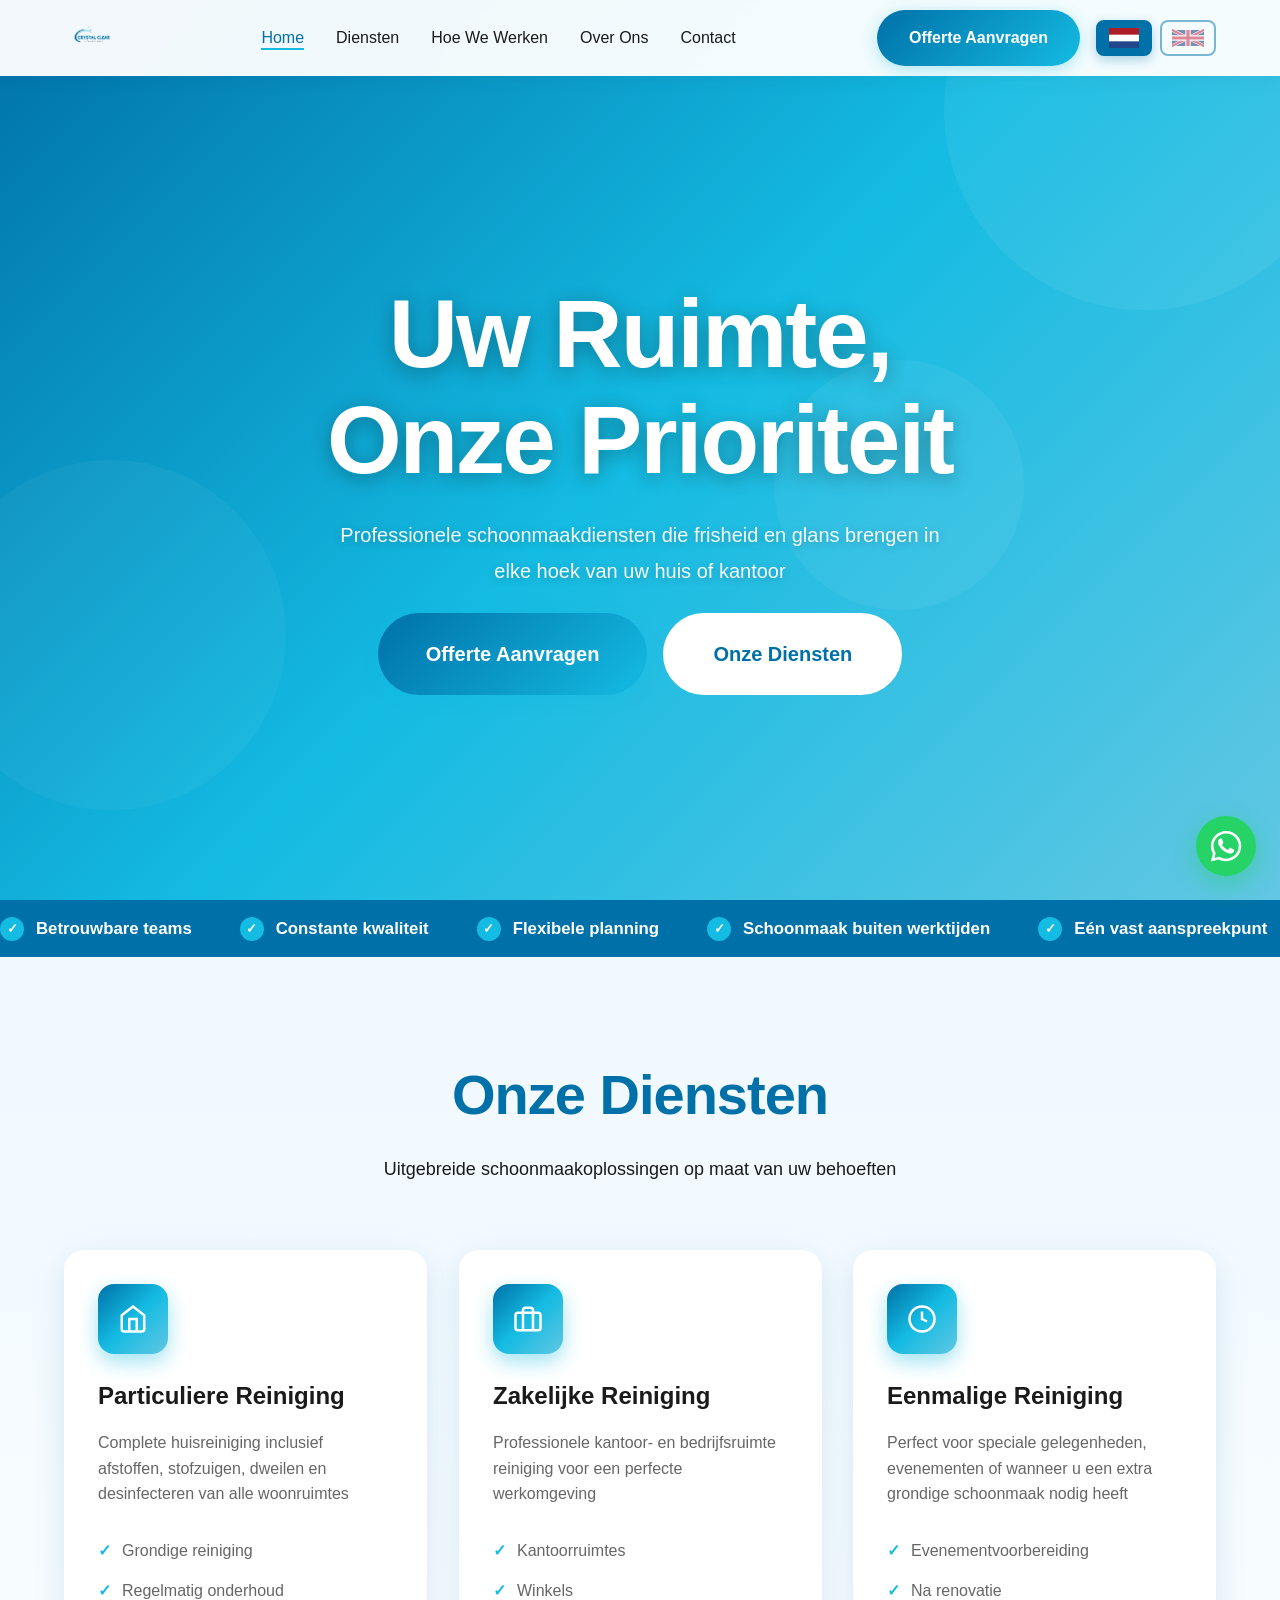
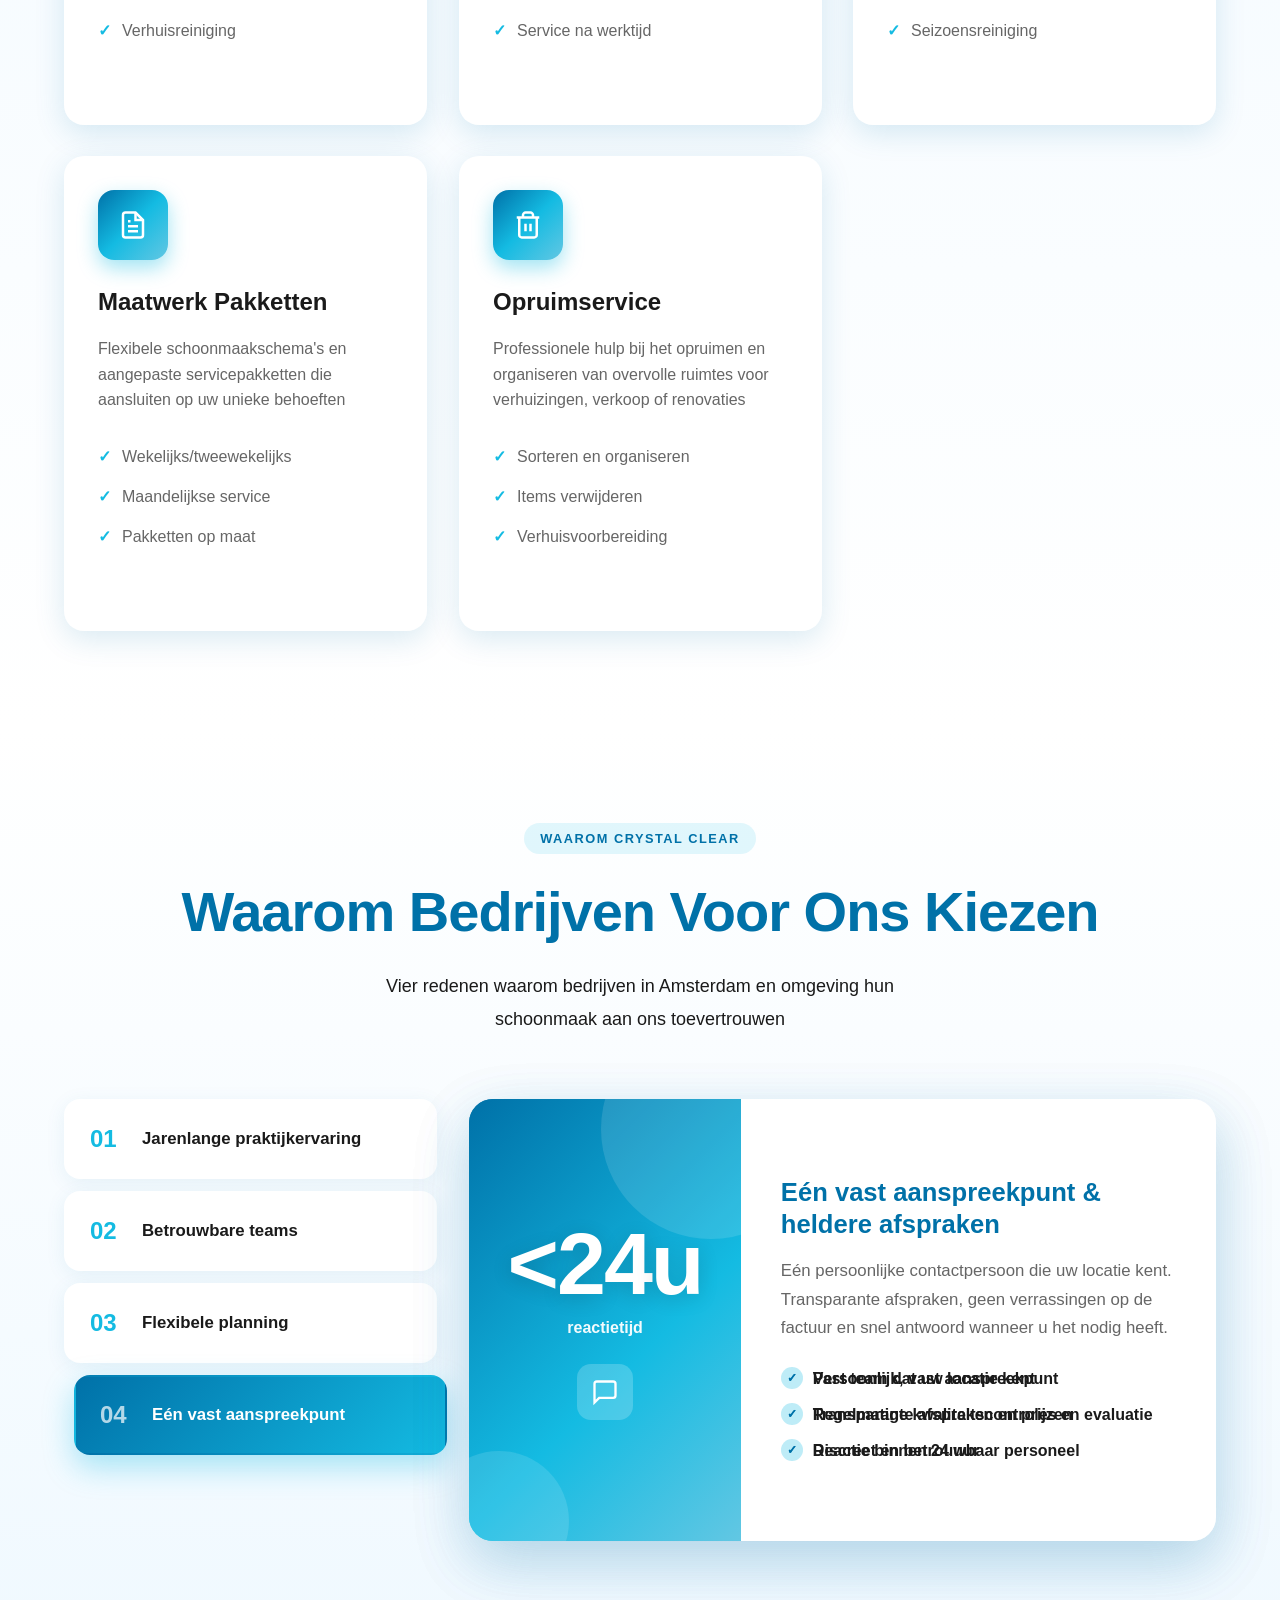
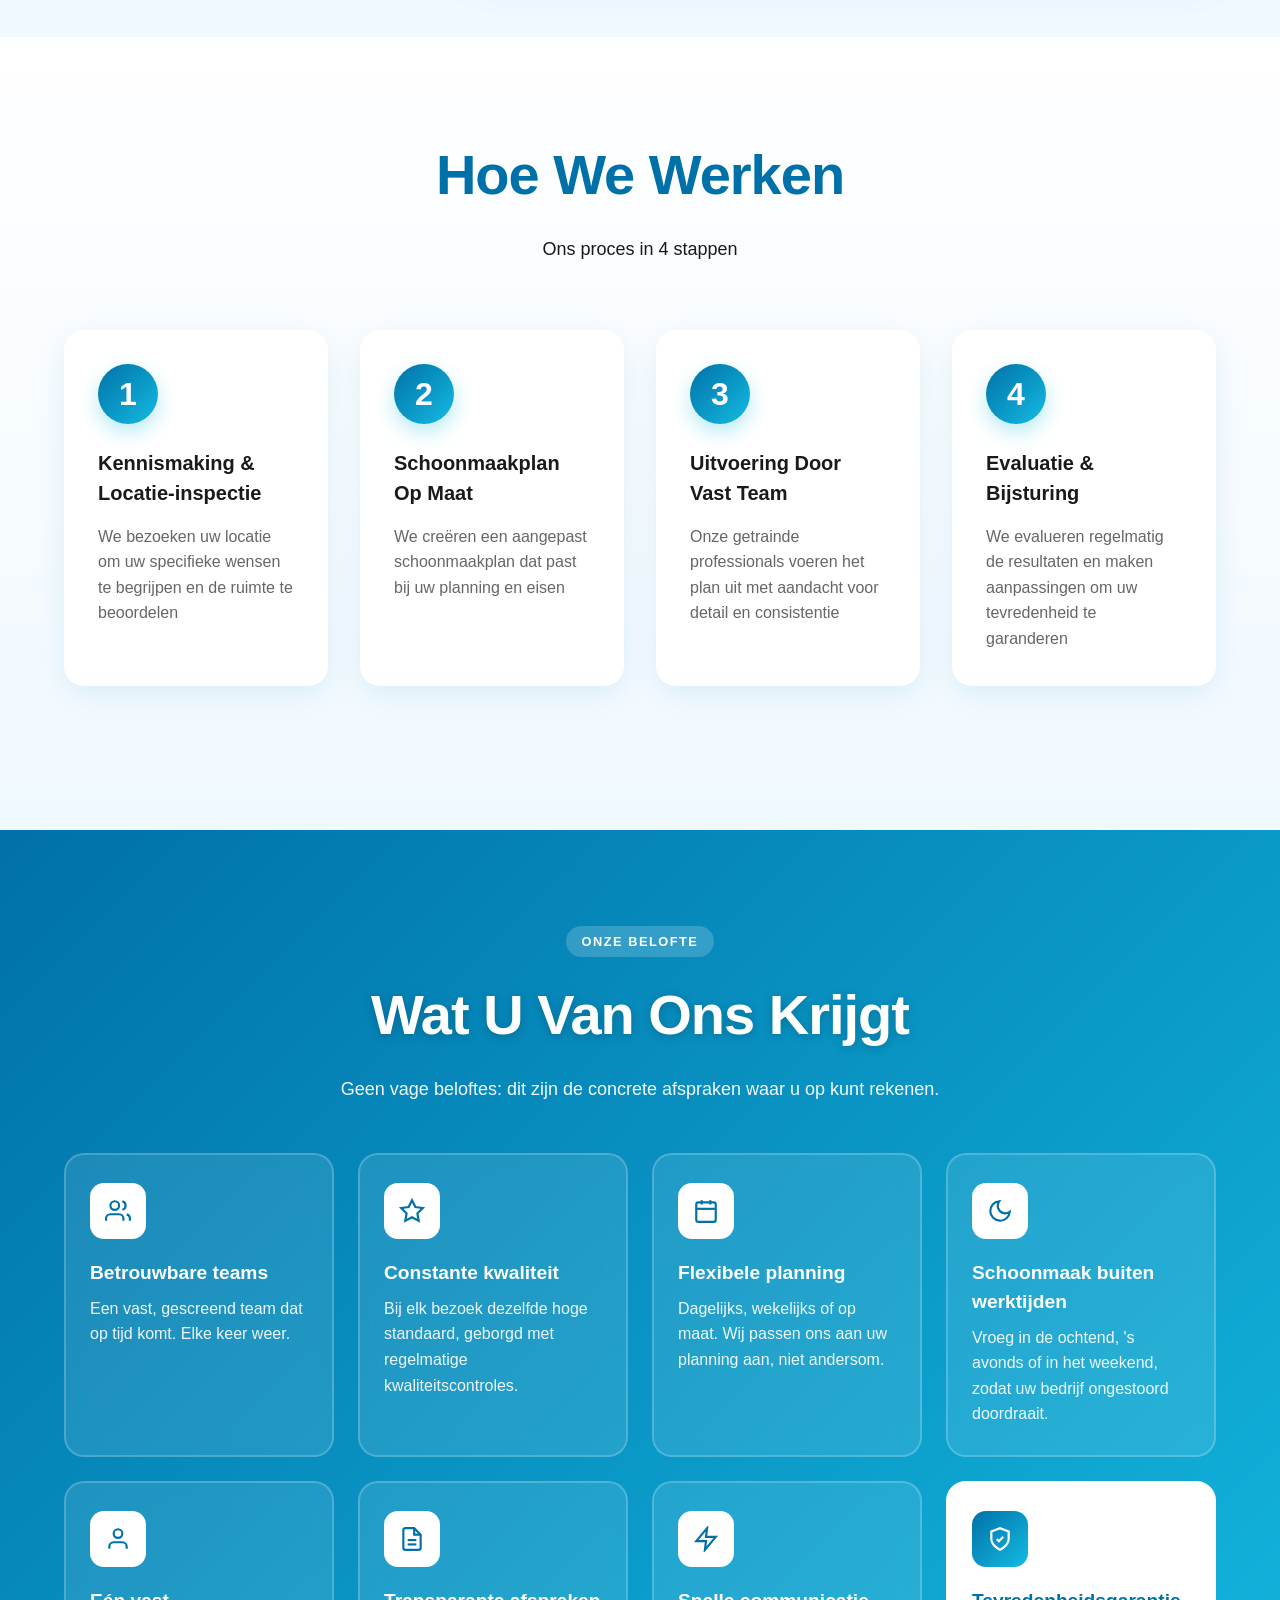
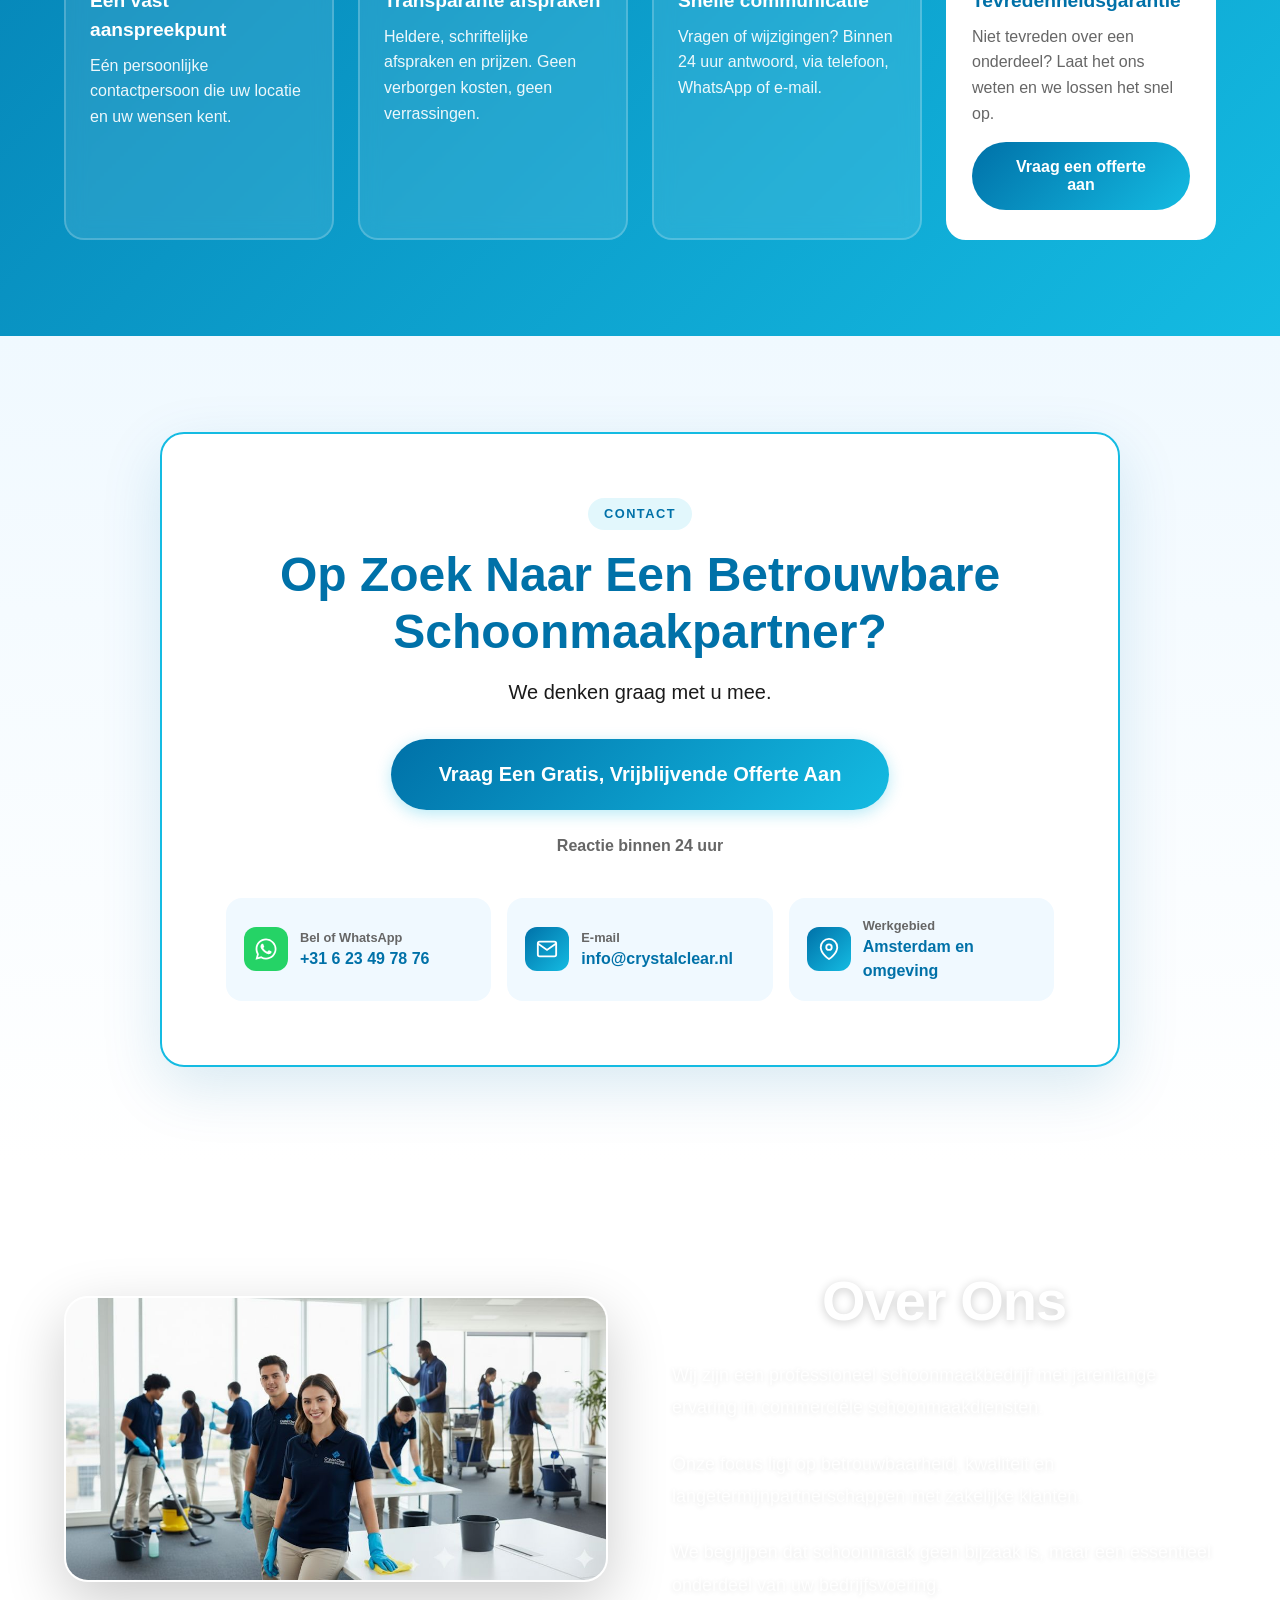
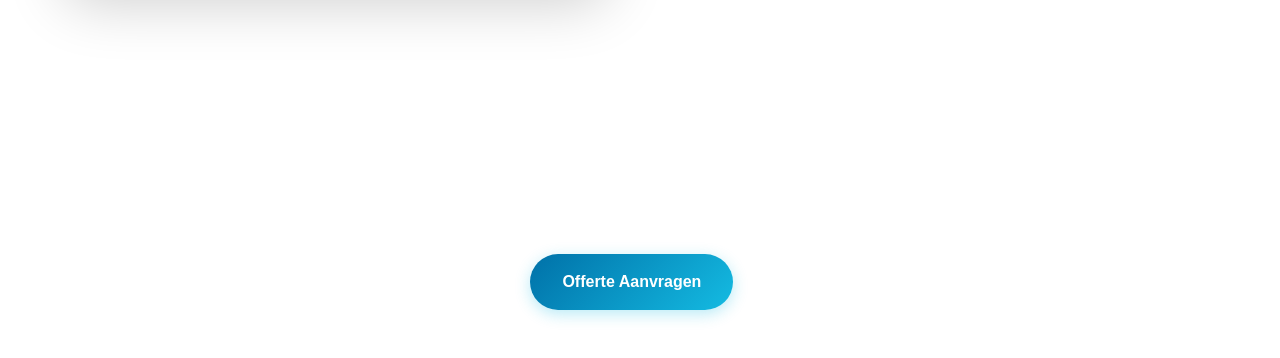
==== commit 15028073: "Redesign homepage sections, fix quote button on desktop, add contact links - Replace mailto-only quo" ====
--- a/index.html
+++ b/index.html
@@ -9,6 +9,7 @@
 </head>
 
 <body>
+  <div class="scroll-progress" aria-hidden="true"></div>
   <nav class="navbar">
     <div class="nav-container">
       <div class="logo">
@@ -19,9 +20,10 @@
         <li><a href="#services" class="nav-link" data-lang="nav-services">Services</a></li>
         <li><a href="#how-we-work" class="nav-link" data-lang="nav-how-we-work">How We Work</a></li>
         <li><a href="#about" class="nav-link" data-lang="nav-about">About</a></li>
+        <li><a href="#quote" class="nav-link" data-i18n="nav.contact">Contact</a></li>
       </ul>
       <div class="nav-actions">
-        <a href="#quote" class="btn btn-primary btn-nav-cta" data-lang="nav-cta">Request Quote</a>
+        <a href="#quote" class="btn btn-primary btn-nav-cta" data-open-quote data-lang="nav-cta">Request Quote</a>
         <div class="lang-toggle-group">
           <button class="lang-flag active" data-lang="nl" aria-label="Nederlands">
             <svg class="flag-icon" viewBox="0 0 900 600" xmlns="http://www.w3.org/2000/svg">
@@ -58,74 +60,46 @@
       <p class="hero-subtitle" data-lang="hero-subtitle">Professional cleaning services that bring sparkle and freshness
         to every corner of your
         home or office</p>
-     
+
       <div class="hero-buttons">
-        <a href="#quote" class="btn btn-primary" data-lang="hero-quote-btn">Request Quote</a>
-        <a href="#services" class="btn btn-secondary" data-lang="hero-services-btn">Our Services</a>
+        <a href="#quote" class="btn btn-primary btn-xl btn-pulse" data-open-quote data-lang="hero-quote-btn">Request Quote</a>
+        <a href="#services" class="btn btn-secondary btn-xl" data-lang="hero-services-btn">Our Services</a>
       </div>
     </div>
     <div class="hero-decorations">
       <div class="decoration decoration-1"></div>
       <div class="decoration decoration-2"></div>
       <div class="decoration decoration-3"></div>
-    </div>
-  </section>
-
-  <section id="why-choose-us" class="why-choose-us">
-    <div class="container">
-      <h2 class="section-title" data-lang="why-title">Why Businesses Choose Us</h2>
-      <div class="why-grid">
-        <div class="why-item">
-          <div class="why-icon">
-            <svg viewBox="0 0 24 24" fill="none" stroke="currentColor" stroke-width="2">
-              <rect x="2" y="7" width="20" height="14" rx="2" ry="2"></rect>
-              <path d="M16 21V5a2 2 0 0 0-2-2h-4a2 2 0 0 0-2 2v16"></path>
-            </svg>
-          </div>
-          <p data-lang="why-item-0">Specialized in retail & commercial spaces</p>
-        </div>
-        <div class="why-item">
-          <div class="why-icon">
-            <svg viewBox="0 0 24 24" fill="none" stroke="currentColor" stroke-width="2">
-              <path d="M17 21v-2a4 4 0 0 0-4-4H5a4 4 0 0 0-4 4v2"></path>
-              <circle cx="9" cy="7" r="4"></circle>
-              <path d="M23 21v-2a4 4 0 0 0-3-3.87"></path>
-              <path d="M16 3.13a4 4 0 0 1 0 7.75"></path>
-            </svg>
-          </div>
-          <p data-lang="why-item-1">Dedicated teams - reliable and discreet</p>
-        </div>
-        <div class="why-item">
-          <div class="why-icon">
-            <svg viewBox="0 0 24 24" fill="none" stroke="currentColor" stroke-width="2">
-              <circle cx="12" cy="12" r="10"></circle>
-              <path d="M12 6v6l4 2"></path>
-            </svg>
-          </div>
-          <p data-lang="why-item-2">After-hours cleaning available</p>
-        </div>
-        <div class="why-item">
-          <div class="why-icon">
-            <svg viewBox="0 0 24 24" fill="none" stroke="currentColor" stroke-width="2">
-              <path d="M22 11.08V12a10 10 0 1 1-5.93-9.14"></path>
-              <polyline points="22 4 12 14.01 9 11.01"></polyline>
-            </svg>
-          </div>
-          <p data-lang="why-item-3">Fully insured and professionally trained staff</p>
-        </div>
-        <div class="why-item">
-          <div class="why-icon">
-            <svg viewBox="0 0 24 24" fill="none" stroke="currentColor" stroke-width="2">
-              <path d="M12 22s8-4 8-10V5l-8-3-8 3v7c0 6 8 10 8 10z"></path>
-              <path d="M12 8v4"></path>
-              <path d="M12 16h.01"></path>
-            </svg>
-          </div>
-          <p data-lang="why-item-4">Eco-friendly cleaning options</p>
-        </div>
-      </div>
-    </div>
-  </section>
+      <span class="sparkle sparkle-1"></span>
+      <span class="sparkle sparkle-2"></span>
+      <span class="sparkle sparkle-3"></span>
+      <span class="sparkle sparkle-4"></span>
+      <span class="sparkle sparkle-5"></span>
+    </div>
+  </section>
+
+  <div class="benefit-marquee" aria-label="Benefits">
+    <div class="benefit-marquee-track">
+      <ul class="benefit-marquee-list">
+        <li data-i18n="benefits.items.0.title">Reliable teams</li>
+        <li data-i18n="benefits.items.1.title">Consistent quality</li>
+        <li data-i18n="benefits.items.2.title">Flexible scheduling</li>
+        <li data-i18n="benefits.items.3.title">After-hours cleaning</li>
+        <li data-i18n="benefits.items.4.title">One fixed contact person</li>
+        <li data-i18n="benefits.items.5.title">Transparent agreements</li>
+        <li data-i18n="benefits.items.6.title">Fast communication</li>
+      </ul>
+      <ul class="benefit-marquee-list" aria-hidden="true">
+        <li data-i18n="benefits.items.0.title">Reliable teams</li>
+        <li data-i18n="benefits.items.1.title">Consistent quality</li>
+        <li data-i18n="benefits.items.2.title">Flexible scheduling</li>
+        <li data-i18n="benefits.items.3.title">After-hours cleaning</li>
+        <li data-i18n="benefits.items.4.title">One fixed contact person</li>
+        <li data-i18n="benefits.items.5.title">Transparent agreements</li>
+        <li data-i18n="benefits.items.6.title">Fast communication</li>
+      </ul>
+    </div>
+  </div>
 
   <section id="services" class="services">
     <div class="container">
@@ -265,6 +239,118 @@
     </div>
   </section>
 
+
+  <section id="why-choose-us" class="why-choose-us">
+    <div class="container">
+      <span class="section-eyebrow" data-i18n="why.eyebrow">Why Crystal Clear</span>
+      <h2 class="section-title" data-lang="why-title">Why Businesses Choose Us</h2>
+      <p class="section-subtitle" data-i18n="why.subtitle">Four reasons businesses in Amsterdam and the surrounding area trust us with their cleaning</p>
+
+      <div class="why-showcase">
+        <div class="why-tabs" role="tablist">
+          <button class="why-tab active" role="tab" aria-selected="true" aria-controls="why-panel-0" id="why-tab-0" data-why-index="0">
+            <span class="why-tab-num">01</span>
+            <span class="why-tab-label" data-i18n="why.reasons.0.tab">Years of hands-on experience</span>
+            <span class="why-tab-progress"><span></span></span>
+          </button>
+          <button class="why-tab" role="tab" aria-selected="false" aria-controls="why-panel-1" id="why-tab-1" data-why-index="1">
+            <span class="why-tab-num">02</span>
+            <span class="why-tab-label" data-i18n="why.reasons.1.tab">Reliable teams</span>
+            <span class="why-tab-progress"><span></span></span>
+          </button>
+          <button class="why-tab" role="tab" aria-selected="false" aria-controls="why-panel-2" id="why-tab-2" data-why-index="2">
+            <span class="why-tab-num">03</span>
+            <span class="why-tab-label" data-i18n="why.reasons.2.tab">Flexible scheduling</span>
+            <span class="why-tab-progress"><span></span></span>
+          </button>
+          <button class="why-tab" role="tab" aria-selected="false" aria-controls="why-panel-3" id="why-tab-3" data-why-index="3">
+            <span class="why-tab-num">04</span>
+            <span class="why-tab-label" data-i18n="why.reasons.3.tab">One fixed contact person</span>
+            <span class="why-tab-progress"><span></span></span>
+          </button>
+        </div>
+
+        <div class="why-panels">
+          <article class="why-panel active" role="tabpanel" id="why-panel-0" aria-labelledby="why-tab-0">
+            <div class="why-panel-highlight">
+              <div class="why-highlight-value"><span data-i18n="why.reasons.0.prefix"></span><span data-count="10">10</span><span data-i18n="why.reasons.0.suffix">+</span></div>
+              <div class="why-highlight-label" data-i18n="why.reasons.0.label">years of hands-on experience</div>
+              <div class="why-panel-icon">
+                <svg viewBox="0 0 24 24" fill="none" stroke="currentColor" stroke-width="2"><circle cx="12" cy="8" r="6"></circle><path d="M15.477 12.89 17 22l-5-3-5 3 1.523-9.11"></path></svg>
+              </div>
+            </div>
+            <div class="why-panel-body">
+              <h3 data-i18n="why.reasons.0.title">Years of hands-on experience in professional cleaning</h3>
+              <p data-i18n="why.reasons.0.desc"></p>
+              <ul class="why-points">
+                <li data-i18n="why.reasons.0.points.0"></li>
+                <li data-i18n="why.reasons.0.points.1"></li>
+                <li data-i18n="why.reasons.0.points.2"></li>
+              </ul>
+            </div>
+          </article>
+
+          <article class="why-panel" role="tabpanel" id="why-panel-1" aria-labelledby="why-tab-1">
+            <div class="why-panel-highlight">
+              <div class="why-highlight-value"><span data-i18n="why.reasons.1.prefix"></span><span data-count="1">1</span><span data-i18n="why.reasons.1.suffix"></span></div>
+              <div class="why-highlight-label" data-i18n="why.reasons.1.label">dedicated team for your location</div>
+              <div class="why-panel-icon">
+                <svg viewBox="0 0 24 24" fill="none" stroke="currentColor" stroke-width="2"><path d="M17 21v-2a4 4 0 0 0-4-4H5a4 4 0 0 0-4 4v2"></path><circle cx="9" cy="7" r="4"></circle><path d="M23 21v-2a4 4 0 0 0-3-3.87"></path><path d="M16 3.13a4 4 0 0 1 0 7.75"></path></svg>
+              </div>
+            </div>
+            <div class="why-panel-body">
+              <h3 data-i18n="why.reasons.1.title">Reliable teams, consistent quality</h3>
+              <p data-i18n="why.reasons.1.desc"></p>
+              <ul class="why-points">
+                <li data-i18n="why.reasons.1.points.0"></li>
+                <li data-i18n="why.reasons.1.points.1"></li>
+                <li data-i18n="why.reasons.1.points.2"></li>
+              </ul>
+            </div>
+          </article>
+
+          <article class="why-panel" role="tabpanel" id="why-panel-2" aria-labelledby="why-tab-2">
+            <div class="why-panel-highlight">
+              <div class="why-highlight-value"><span data-i18n="why.reasons.2.prefix"></span><span data-count="0">0</span><span data-i18n="why.reasons.2.suffix"></span></div>
+              <div class="why-highlight-label" data-i18n="why.reasons.2.label">disruption to your business</div>
+              <div class="why-panel-icon">
+                <svg viewBox="0 0 24 24" fill="none" stroke="currentColor" stroke-width="2"><circle cx="12" cy="12" r="10"></circle><path d="M12 6v6l4 2"></path></svg>
+              </div>
+            </div>
+            <div class="why-panel-body">
+              <h3 data-i18n="why.reasons.2.title">Flexible scheduling &amp; after-hours cleaning</h3>
+              <p data-i18n="why.reasons.2.desc"></p>
+              <ul class="why-points">
+                <li data-i18n="why.reasons.2.points.0"></li>
+                <li data-i18n="why.reasons.2.points.1"></li>
+                <li data-i18n="why.reasons.2.points.2"></li>
+              </ul>
+            </div>
+          </article>
+
+          <article class="why-panel" role="tabpanel" id="why-panel-3" aria-labelledby="why-tab-3">
+            <div class="why-panel-highlight">
+              <div class="why-highlight-value"><span data-i18n="why.reasons.3.prefix">&lt;</span><span data-count="24">24</span><span data-i18n="why.reasons.3.suffix">h</span></div>
+              <div class="why-highlight-label" data-i18n="why.reasons.3.label">response time</div>
+              <div class="why-panel-icon">
+                <svg viewBox="0 0 24 24" fill="none" stroke="currentColor" stroke-width="2"><path d="M21 15a2 2 0 0 1-2 2H7l-4 4V5a2 2 0 0 1 2-2h14a2 2 0 0 1 2 2z"></path></svg>
+              </div>
+            </div>
+            <div class="why-panel-body">
+              <h3 data-i18n="why.reasons.3.title">One fixed contact person &amp; clear agreements</h3>
+              <p data-i18n="why.reasons.3.desc"></p>
+              <ul class="why-points">
+                <li data-i18n="why.reasons.3.points.0"></li>
+                <li data-i18n="why.reasons.3.points.1"></li>
+                <li data-i18n="why.reasons.3.points.2"></li>
+              </ul>
+            </div>
+          </article>
+        </div>
+      </div>
+    </div>
+  </section>
+
   <section id="how-we-work" class="how-we-work">
     <div class="container">
       <h2 class="section-title" data-lang="how-title">How We Work</h2>
@@ -290,59 +376,99 @@
           <h3 class="step-title" data-lang="step-4-title">Evaluation & Adjustments</h3>
           <p class="step-description" data-lang="step-4-desc">We regularly evaluate results and make adjustments to ensure your satisfaction</p>
         </div>
-  </section>
-
- <section id="credibility" class="credibility">
-  <div class="container">
-    <h2 class="section-title" data-lang="credibility-title">Professional, Reliable, and Transparent</h2>
-    <div class="credibility-grid">
-      
-      <div class="credibility-item">
-        <div class="credibility-icon">
-          <svg viewBox="0 0 24 24" fill="none" stroke="currentColor" stroke-width="2">
-            <path d="M22 11.08V12a10 10 0 1 1-5.93-9.14"></path>
-            <polyline points="22 4 12 14.01 9 11.01"></polyline>
-          </svg>
-        </div> <p data-lang="credibility-item-0">Registered and Certified</p> </div> <div class="credibility-item">
-        <div class="credibility-icon">
-          <svg viewBox="0 0 24 24" fill="none" stroke="currentColor" stroke-width="2">
-            <rect x="2" y="7" width="20" height="14" rx="2" ry="2"></rect>
-            <path d="M16 21V5a2 2 0 0 0-2-2h-4a2 2 0 0 0-2 2v16"></path>
-          </svg>
-        </div>
-        <p data-lang="credibility-item-1">Serving retail and service-based businesses</p>
-      </div>
-
-      <div class="credibility-item">
-        <div class="credibility-icon">
-          <svg viewBox="0 0 24 24" fill="none" stroke="currentColor" stroke-width="2">
-            <path d="M14 2H6a2 2 0 0 0-2 2v16a2 2 0 0 0 2 2h12a2 2 0 0 0 2-2V8z"></path>
-            <polyline points="14 2 14 8 20 8"></polyline>
-          </svg>
-        </div>
-        <p data-lang="credibility-item-2">Clear agreements & fixed point of contact</p>
-      </div>
-
-      <div class="credibility-item">
-        <div class="credibility-icon">
-          <svg viewBox="0 0 24 24" fill="none" stroke="currentColor" stroke-width="2">
-            <path d="M12 22s8-4 8-10V5l-8-3-8 3v7c0 6 8 10 8 10z"></path>
-          </svg>
-        </div>
-        <p data-lang="credibility-item-3">Satisfaction guarantee</p>
-      </div>
-
-    </div>
-  </div>
-</section>
+      </div>
+    </div>
+  </section>
+
+  <section id="benefits" class="benefits">
+    <div class="container">
+      <span class="section-eyebrow section-eyebrow-light" data-i18n="benefits.eyebrow">Our promise</span>
+      <h2 class="section-title" data-i18n="benefits.title">What You Get From Us</h2>
+      <p class="section-subtitle" data-i18n="benefits.subtitle">No vague promises: these are the concrete agreements you can count on.</p>
+      <div class="benefits-grid">
+        <div class="benefit-card">
+          <div class="benefit-icon"><svg viewBox="0 0 24 24" fill="none" stroke="currentColor" stroke-width="2"><path d="M17 21v-2a4 4 0 0 0-4-4H5a4 4 0 0 0-4 4v2"></path><circle cx="9" cy="7" r="4"></circle><path d="M23 21v-2a4 4 0 0 0-3-3.87"></path><path d="M16 3.13a4 4 0 0 1 0 7.75"></path></svg></div>
+          <h3 data-i18n="benefits.items.0.title">Reliable teams</h3>
+          <p data-i18n="benefits.items.0.desc"></p>
+        </div>
+        <div class="benefit-card">
+          <div class="benefit-icon"><svg viewBox="0 0 24 24" fill="none" stroke="currentColor" stroke-width="2"><polygon points="12 2 15.09 8.26 22 9.27 17 14.14 18.18 21.02 12 17.77 5.82 21.02 7 14.14 2 9.27 8.91 8.26 12 2"></polygon></svg></div>
+          <h3 data-i18n="benefits.items.1.title">Consistent quality</h3>
+          <p data-i18n="benefits.items.1.desc"></p>
+        </div>
+        <div class="benefit-card">
+          <div class="benefit-icon"><svg viewBox="0 0 24 24" fill="none" stroke="currentColor" stroke-width="2"><rect x="3" y="4" width="18" height="18" rx="2" ry="2"></rect><line x1="16" y1="2" x2="16" y2="6"></line><line x1="8" y1="2" x2="8" y2="6"></line><line x1="3" y1="10" x2="21" y2="10"></line></svg></div>
+          <h3 data-i18n="benefits.items.2.title">Flexible scheduling</h3>
+          <p data-i18n="benefits.items.2.desc"></p>
+        </div>
+        <div class="benefit-card">
+          <div class="benefit-icon"><svg viewBox="0 0 24 24" fill="none" stroke="currentColor" stroke-width="2"><path d="M21 12.79A9 9 0 1 1 11.21 3 7 7 0 0 0 21 12.79z"></path></svg></div>
+          <h3 data-i18n="benefits.items.3.title">After-hours cleaning</h3>
+          <p data-i18n="benefits.items.3.desc"></p>
+        </div>
+        <div class="benefit-card">
+          <div class="benefit-icon"><svg viewBox="0 0 24 24" fill="none" stroke="currentColor" stroke-width="2"><path d="M20 21v-2a4 4 0 0 0-4-4H8a4 4 0 0 0-4 4v2"></path><circle cx="12" cy="7" r="4"></circle></svg></div>
+          <h3 data-i18n="benefits.items.4.title">One fixed contact person</h3>
+          <p data-i18n="benefits.items.4.desc"></p>
+        </div>
+        <div class="benefit-card">
+          <div class="benefit-icon"><svg viewBox="0 0 24 24" fill="none" stroke="currentColor" stroke-width="2"><path d="M14 2H6a2 2 0 0 0-2 2v16a2 2 0 0 0 2 2h12a2 2 0 0 0 2-2V8z"></path><polyline points="14 2 14 8 20 8"></polyline><line x1="16" y1="13" x2="8" y2="13"></line><line x1="16" y1="17" x2="8" y2="17"></line></svg></div>
+          <h3 data-i18n="benefits.items.5.title">Transparent agreements</h3>
+          <p data-i18n="benefits.items.5.desc"></p>
+        </div>
+        <div class="benefit-card">
+          <div class="benefit-icon"><svg viewBox="0 0 24 24" fill="none" stroke="currentColor" stroke-width="2"><polygon points="13 2 3 14 12 14 11 22 21 10 12 10 13 2"></polygon></svg></div>
+          <h3 data-i18n="benefits.items.6.title">Fast communication</h3>
+          <p data-i18n="benefits.items.6.desc"></p>
+        </div>
+        <div class="benefit-card benefit-card-cta">
+          <div class="benefit-icon"><svg viewBox="0 0 24 24" fill="none" stroke="currentColor" stroke-width="2"><path d="M12 22s8-4 8-10V5l-8-3-8 3v7c0 6 8 10 8 10z"></path><polyline points="9 12 11 14 15 10"></polyline></svg></div>
+          <h3 data-i18n="benefits.guarantee.title">Satisfaction guarantee</h3>
+          <p data-i18n="benefits.guarantee.desc"></p>
+          <button type="button" class="btn btn-secondary" data-open-quote data-i18n="benefits.guarantee.cta">Request a quote</button>
+        </div>
+      </div>
+    </div>
+  </section>
 
   <section id="quote" class="final-cta">
     <div class="container">
       <div class="final-cta-content">
+        <span class="section-eyebrow" data-i18n="contact.eyebrow">Contact</span>
         <h2 class="final-cta-title" data-lang="final-cta-title">Looking for a Reliable Cleaning Partner?</h2>
         <p class="final-cta-subtitle" data-lang="final-cta-subtitle">We're happy to think along with you.</p>
-        <a href="mailto:info@crystalclear.nl" class="btn btn-primary btn-large" data-lang="final-cta-btn">Request a Free, No-Obligation Quote</a>
+        <button type="button" class="btn btn-primary btn-xl btn-pulse" data-open-quote data-lang="final-cta-btn">Request a Free, No-Obligation Quote</button>
         <p class="final-cta-response" data-lang="final-cta-response">Response within 24 hours</p>
+
+        <div class="contact-cards">
+          <a href="https://wa.me/31623497876" target="_blank" rel="noopener" class="contact-card">
+            <span class="contact-card-icon contact-card-icon-whatsapp">
+              <svg viewBox="0 0 24 24" fill="currentColor" aria-hidden="true"><path d="M17.47 14.38c-.3-.15-1.76-.87-2.03-.97-.27-.1-.47-.15-.67.15-.2.3-.77.97-.94 1.17-.17.2-.35.22-.64.07-.3-.15-1.26-.46-2.4-1.48-.89-.79-1.49-1.77-1.66-2.07-.17-.3-.02-.46.13-.61.13-.13.3-.35.45-.52.15-.17.2-.3.3-.5.1-.2.05-.37-.02-.52-.08-.15-.67-1.61-.92-2.2-.24-.58-.49-.5-.67-.51h-.57c-.2 0-.52.07-.79.37-.27.3-1.04 1.02-1.04 2.48s1.07 2.88 1.21 3.08c.15.2 2.1 3.2 5.08 4.49.71.31 1.26.49 1.69.63.71.23 1.36.2 1.87.12.57-.09 1.76-.72 2.01-1.41.25-.69.25-1.29.17-1.41-.07-.12-.27-.2-.57-.35zM12.04 21.5h-.01a9.43 9.43 0 0 1-4.81-1.32l-.34-.2-3.58.94.96-3.49-.22-.36a9.44 9.44 0 0 1-1.45-5.03c0-5.22 4.25-9.46 9.47-9.46 2.53 0 4.9.99 6.69 2.78a9.4 9.4 0 0 1 2.77 6.69c0 5.22-4.25 9.46-9.46 9.46zm8.05-17.51A11.3 11.3 0 0 0 12.04.66C5.77.66.66 5.76.66 12.04c0 2 .52 3.96 1.52 5.69L.57 23.63l6.04-1.58a11.35 11.35 0 0 0 5.43 1.38h.01c6.27 0 11.38-5.1 11.38-11.38 0-3.04-1.18-5.9-3.34-8.05z"/></svg>
+            </span>
+            <span class="contact-card-text">
+              <span class="contact-card-label" data-i18n="contact.phoneLabel">Call or WhatsApp</span>
+              <span class="contact-card-value">+31 6 23 49 78 76</span>
+            </span>
+          </a>
+          <a href="mailto:info@crystalclear.nl" class="contact-card">
+            <span class="contact-card-icon">
+              <svg viewBox="0 0 24 24" fill="none" stroke="currentColor" stroke-width="2" aria-hidden="true"><path d="M4 4h16c1.1 0 2 .9 2 2v12c0 1.1-.9 2-2 2H4c-1.1 0-2-.9-2-2V6c0-1.1.9-2 2-2z"></path><polyline points="22,6 12,13 2,6"></polyline></svg>
+            </span>
+            <span class="contact-card-text">
+              <span class="contact-card-label" data-i18n="contact.emailLabel">Email</span>
+              <span class="contact-card-value">info@crystalclear.nl</span>
+            </span>
+          </a>
+          <div class="contact-card contact-card-static">
+            <span class="contact-card-icon">
+              <svg viewBox="0 0 24 24" fill="none" stroke="currentColor" stroke-width="2" aria-hidden="true"><path d="M21 10c0 7-9 13-9 13s-9-6-9-13a9 9 0 0 1 18 0z"></path><circle cx="12" cy="10" r="3"></circle></svg>
+            </span>
+            <span class="contact-card-text">
+              <span class="contact-card-label" data-i18n="contact.areaLabel">Service area</span>
+              <span class="contact-card-value" data-i18n="contact.areaValue">Amsterdam &amp; surroundings</span>
+            </span>
+          </div>
+        </div>
       </div>
     </div>
   </section>
@@ -367,8 +493,8 @@
         </div>
       </div>
     </div>
-    </div>
-  </section>
+  </section>
+
 
   <footer class="footer">
     <div class="container">
@@ -378,17 +504,69 @@
           <p class="footer-service-area" data-lang="footer-service-area">Active in Amsterdam and surrounding areas (Amstelveen, Haarlem, Zaandam, Almere)</p>
         </div>
         <div class="footer-info">
-          <a href="mailto:info@crystalclear.nl" class="footer-contact">info@crystalclear.nl</a>
-          <a href="#quote" class="btn btn-primary btn-footer-cta" data-lang="footer-cta">Request Quote</a>
+          <a href="mailto:info@crystalclear.nl" class="footer-contact">
+            <svg viewBox="0 0 24 24" fill="none" stroke="currentColor" stroke-width="2" aria-hidden="true"><path d="M4 4h16c1.1 0 2 .9 2 2v12c0 1.1-.9 2-2 2H4c-1.1 0-2-.9-2-2V6c0-1.1.9-2 2-2z"></path><polyline points="22,6 12,13 2,6"></polyline></svg>
+            info@crystalclear.nl
+          </a>
+          <a href="https://wa.me/31623497876" target="_blank" rel="noopener" class="footer-contact">
+            <svg viewBox="0 0 24 24" fill="none" stroke="currentColor" stroke-width="2" aria-hidden="true"><path d="M22 16.92v3a2 2 0 0 1-2.18 2 19.79 19.79 0 0 1-8.63-3.07 19.5 19.5 0 0 1-6-6 19.79 19.79 0 0 1-3.07-8.67A2 2 0 0 1 4.11 2h3a2 2 0 0 1 2 1.72c.13.96.36 1.9.7 2.81a2 2 0 0 1-.45 2.11L8.09 9.91a16 16 0 0 0 6 6l1.27-1.27a2 2 0 0 1 2.11-.45c.91.34 1.85.57 2.81.7A2 2 0 0 1 22 16.92z"></path></svg>
+            +31 6 23 49 78 76
+          </a>
+          <a href="#quote" class="btn btn-primary btn-footer-cta" data-open-quote data-lang="footer-cta">Request Quote</a>
         </div>
         <div class="footer-copyright">
-          <p data-lang="footer-copyright">&copy; 2025 Crystal Clear. All rights reserved.</p>
+          <p data-lang="footer-copyright">&copy; 2026 Crystal Clear. All rights reserved.</p>
         </div>
       </div>
     </div>
   </footer>
+
+  <a href="https://wa.me/31623497876" target="_blank" rel="noopener" class="whatsapp-float" aria-label="WhatsApp +31 6 23 49 78 76">
+    <svg viewBox="0 0 24 24" fill="currentColor" aria-hidden="true"><path d="M17.47 14.38c-.3-.15-1.76-.87-2.03-.97-.27-.1-.47-.15-.67.15-.2.3-.77.97-.94 1.17-.17.2-.35.22-.64.07-.3-.15-1.26-.46-2.4-1.48-.89-.79-1.49-1.77-1.66-2.07-.17-.3-.02-.46.13-.61.13-.13.3-.35.45-.52.15-.17.2-.3.3-.5.1-.2.05-.37-.02-.52-.08-.15-.67-1.61-.92-2.2-.24-.58-.49-.5-.67-.51h-.57c-.2 0-.52.07-.79.37-.27.3-1.04 1.02-1.04 2.48s1.07 2.88 1.21 3.08c.15.2 2.1 3.2 5.08 4.49.71.31 1.26.49 1.69.63.71.23 1.36.2 1.87.12.57-.09 1.76-.72 2.01-1.41.25-.69.25-1.29.17-1.41-.07-.12-.27-.2-.57-.35zM12.04 21.5h-.01a9.43 9.43 0 0 1-4.81-1.32l-.34-.2-3.58.94.96-3.49-.22-.36a9.44 9.44 0 0 1-1.45-5.03c0-5.22 4.25-9.46 9.47-9.46 2.53 0 4.9.99 6.69 2.78a9.4 9.4 0 0 1 2.77 6.69c0 5.22-4.25 9.46-9.46 9.46zm8.05-17.51A11.3 11.3 0 0 0 12.04.66C5.77.66.66 5.76.66 12.04c0 2 .52 3.96 1.52 5.69L.57 23.63l6.04-1.58a11.35 11.35 0 0 0 5.43 1.38h.01c6.27 0 11.38-5.1 11.38-11.38 0-3.04-1.18-5.9-3.34-8.05z"/></svg>
+  </a>
+
+  <div class="quote-modal" id="quote-modal" role="dialog" aria-modal="true" aria-labelledby="quote-modal-title" hidden>
+    <div class="quote-modal-backdrop" data-close-quote></div>
+    <div class="quote-modal-dialog">
+      <button type="button" class="quote-modal-close" data-close-quote aria-label="Close">&times;</button>
+      <h2 id="quote-modal-title" class="quote-modal-title" data-i18n="quote.title">Request a Free Quote</h2>
+      <p class="quote-modal-intro" data-i18n="quote.intro"></p>
+      <form id="quote-form" class="quote-form" novalidate>
+        <div class="quote-form-row">
+          <label><span data-i18n="quote.name">Name *</span><input type="text" name="name" autocomplete="name" required /></label>
+          <label><span data-i18n="quote.company">Company</span><input type="text" name="company" autocomplete="organization" /></label>
+        </div>
+        <div class="quote-form-row">
+          <label><span data-i18n="quote.email">Email</span><input type="email" name="email" autocomplete="email" /></label>
+          <label><span data-i18n="quote.phone">Phone</span><input type="tel" name="phone" autocomplete="tel" /></label>
+        </div>
+        <label><span data-i18n="quote.service">Type of service</span>
+          <select name="service">
+            <option data-i18n="services.commercial.title">Commercial Cleaning</option>
+            <option data-i18n="services.residential.title">Residential Cleaning</option>
+            <option data-i18n="services.oneTime.title">One-Time Cleaning</option>
+            <option data-i18n="services.custom.title">Custom Plans</option>
+            <option data-i18n="services.decluttering.title">Decluttering Service</option>
+            <option data-i18n="quote.other">Other / not sure yet</option>
+          </select>
+        </label>
+        <label><span data-i18n="quote.message">Your wishes</span><textarea name="message" rows="4" data-i18n-placeholder="quote.messagePlaceholder"></textarea></label>
+        <p class="quote-form-error" role="alert" hidden></p>
+        <div class="quote-actions">
+          <button type="submit" value="whatsapp" class="btn btn-whatsapp btn-large" data-i18n="quote.sendWhatsapp">Send via WhatsApp</button>
+          <button type="submit" value="email" class="btn btn-primary btn-large" data-i18n="quote.sendEmail">Send via email</button>
+        </div>
+        <p class="quote-fallback">
+          <span data-i18n="quote.fallback">Email app not opening?</span>
+          <a href="#" target="_blank" rel="noopener" id="quote-gmail" data-i18n="quote.gmail">Open in Gmail</a> ·
+          <a href="#" target="_blank" rel="noopener" id="quote-outlook" data-i18n="quote.outlook">Open in Outlook</a> ·
+          <button type="button" class="quote-copy" data-copy="info@crystalclear.nl" data-i18n="quote.copy">Copy email address</button>
+        </p>
+      </form>
+    </div>
+  </div>
 
   <script type="module" src="script.js"></script>
 </body>
 
-</html>+</html>
--- a/styles.css
+++ b/styles.css
@@ -119,8 +119,8 @@
 }
 
 .btn-nav-cta {
-  padding: calc(var(--spacing-unit) * 1.5) calc(var(--spacing-unit) * 3);
-  font-size: 0.9rem;
+  padding: calc(var(--spacing-unit) * 1.75) calc(var(--spacing-unit) * 3.5);
+  font-size: 1rem;
   white-space: nowrap;
 }
 
@@ -390,68 +390,6 @@
 }
 
 /* =========================
-   WHY CHOOSE US
-========================= */
-
-.why-choose-us {
-  padding: calc(var(--spacing-unit) * 12) 0;
-  background: var(--white);
-}
-
-.why-grid {
-  display: grid;
-  grid-template-columns: repeat(auto-fit, minmax(250px, 1fr));
-  gap: calc(var(--spacing-unit) * 4);
-  margin-top: calc(var(--spacing-unit) * 6);
-}
-
-.why-item {
-  display: flex;
-  flex-direction: column;
-  align-items: center;
-  text-align: center;
-  padding: calc(var(--spacing-unit) * 3);
-  background: linear-gradient(135deg, #f0f9ff 0%, var(--white) 100%);
-  border-radius: 16px;
-  border: 2px solid transparent;
-  transition: all 0.3s ease;
-}
-
-.why-item:hover {
-  transform: translateY(-8px);
-  border-color: var(--secondary-blue);
-  box-shadow: 0 12px 30px rgba(20, 187, 226, 0.2);
-}
-
-.why-icon {
-  width: 60px;
-  height: 60px;
-  background: linear-gradient(135deg, var(--primary-blue) 0%, var(--secondary-blue) 100%);
-  border-radius: 12px;
-  display: flex;
-  align-items: center;
-  justify-content: center;
-  margin-bottom: calc(var(--spacing-unit) * 2);
-  transition: all 0.3s ease;
-}
-
-.why-item:hover .why-icon {
-  transform: scale(1.1) rotate(5deg);
-}
-
-.why-icon svg {
-  width: 28px;
-  height: 28px;
-  color: var(--white);
-}
-
-.why-item p {
-  color: var(--text-dark);
-  font-weight: 500;
-  line-height: 1.6;
-}
-
-/* =========================
    SERVICES
 ========================= */
 
@@ -658,77 +596,6 @@
 }
 
 /* =========================
-   CREDIBILITY
-========================= */
-
-.credibility {
-  padding: calc(var(--spacing-unit) * 12) 0;
-  background: linear-gradient(135deg, var(--primary-blue) 0%, var(--secondary-blue) 100%);
-  color: var(--white);
-}
-
-.credibility .section-title {
-  color: var(--white);
-  text-shadow: 0 2px 10px rgba(0, 0, 0, 0.2);
-}
-
-.credibility-grid {
-  display: grid;
-  grid-template-columns: repeat(auto-fit, minmax(250px, 1fr));
-  gap: calc(var(--spacing-unit) * 4);
-  margin-top: calc(var(--spacing-unit) * 6);
-}
-
-.credibility-item {
-  display: flex;
-  flex-direction: column;
-  align-items: center;
-  text-align: center;
-  padding: calc(var(--spacing-unit) * 3);
-  background: rgba(255, 255, 255, 0.1);
-  backdrop-filter: blur(10px);
-  border-radius: 16px;
-  border: 2px solid rgba(255, 255, 255, 0.2);
-  transition: all 0.3s ease;
-}
-
-.credibility-item:hover {
-  transform: translateY(-8px);
-  background: rgba(255, 255, 255, 0.15);
-  border-color: rgba(255, 255, 255, 0.4);
-  box-shadow: 0 12px 30px rgba(0, 0, 0, 0.2);
-}
-
-.credibility-icon {
-  width: 60px;
-  height: 60px;
-  background: var(--white);
-  border-radius: 12px;
-  display: flex;
-  align-items: center;
-  justify-content: center;
-  margin-bottom: calc(var(--spacing-unit) * 2);
-  transition: all 0.3s ease;
-}
-
-.credibility-item:hover .credibility-icon {
-  transform: scale(1.1) rotate(5deg);
-}
-
-.credibility-icon svg {
-  width: 28px;
-  height: 28px;
-  color: var(--primary-blue);
-}
-
-.credibility-item p {
-  color: var(--white);
-  font-weight: 500;
-  line-height: 1.6;
-  text-shadow: 0 1px 5px rgba(0, 0, 0, 0.1);
-}
-
-/* =========================
    FINAL CTA
 ========================= */
 
@@ -904,6 +771,9 @@
 }
 
 .footer-contact {
+  display: inline-flex;
+  align-items: center;
+  gap: calc(var(--spacing-unit) * 1);
   color: var(--white);
   text-decoration: none;
   font-weight: 600;
@@ -916,8 +786,8 @@
 }
 
 .btn-footer-cta {
-  padding: calc(var(--spacing-unit) * 1.5) calc(var(--spacing-unit) * 3);
-  font-size: 0.9rem;
+  padding: calc(var(--spacing-unit) * 2) calc(var(--spacing-unit) * 4);
+  font-size: 1rem;
 }
 
 .footer-copyright p {
@@ -996,15 +866,7 @@
     grid-template-columns: 1fr;
   }
 
-  .why-grid {
-    grid-template-columns: 1fr;
-  }
-
   .steps-grid {
-    grid-template-columns: 1fr;
-  }
-
-  .credibility-grid {
     grid-template-columns: 1fr;
   }
 
@@ -1052,8 +914,7 @@
   }
 
   .about,
-  .footer,
-  .credibility {
+  .footer {
     background-attachment: scroll;
   }
 }
@@ -1067,4 +928,991 @@
   .btn {
     width: 100%;
   }
-}+}
+
+/* =========================
+   SHARED: EYEBROW, OFFSETS, BIG BUTTONS
+========================= */
+
+section[id] {
+  scroll-margin-top: var(--header-height);
+}
+
+.section-eyebrow {
+  display: table;
+  margin: 0 auto calc(var(--spacing-unit) * 2);
+  padding: calc(var(--spacing-unit) * 0.75) calc(var(--spacing-unit) * 2);
+  border-radius: 50px;
+  background: rgba(20, 187, 226, 0.12);
+  color: var(--primary-blue);
+  font-size: 0.8rem;
+  font-weight: 700;
+  letter-spacing: 1.5px;
+  text-transform: uppercase;
+}
+
+.section-eyebrow-light {
+  background: rgba(255, 255, 255, 0.18);
+  color: var(--white);
+}
+
+.btn-xl {
+  padding: calc(var(--spacing-unit) * 3) calc(var(--spacing-unit) * 6);
+  font-size: 1.25rem;
+  font-weight: 700;
+}
+
+.btn-pulse {
+  animation: ctaPulse 2.6s ease-in-out infinite;
+}
+
+.btn-pulse:hover {
+  animation-play-state: paused;
+}
+
+@keyframes ctaPulse {
+  0%, 100% {
+    box-shadow: 0 4px 15px rgba(20, 187, 226, 0.3), 0 0 0 0 rgba(20, 187, 226, 0.45);
+  }
+
+  50% {
+    box-shadow: 0 6px 20px rgba(20, 187, 226, 0.4), 0 0 0 14px rgba(20, 187, 226, 0);
+  }
+}
+
+.hero .btn-pulse {
+  animation-name: ctaPulseLight;
+}
+
+@keyframes ctaPulseLight {
+  0%, 100% {
+    box-shadow: 0 4px 15px rgba(0, 0, 0, 0.15), 0 0 0 0 rgba(255, 255, 255, 0.55);
+  }
+
+  50% {
+    box-shadow: 0 6px 20px rgba(0, 0, 0, 0.2), 0 0 0 16px rgba(255, 255, 255, 0);
+  }
+}
+
+/* =========================
+   SCROLL PROGRESS + NAV STATE
+========================= */
+
+.scroll-progress {
+  position: fixed;
+  top: 0;
+  left: 0;
+  width: 100%;
+  height: 3px;
+  background: linear-gradient(90deg, var(--primary-blue), var(--secondary-blue), var(--light-blue));
+  transform-origin: 0 50%;
+  transform: scaleX(0);
+  z-index: 1100;
+  pointer-events: none;
+}
+
+.navbar.scrolled {
+  background: rgba(255, 255, 255, 0.98);
+  box-shadow: 0 6px 30px rgba(0, 113, 168, 0.12);
+}
+
+.nav-link.active {
+  color: var(--primary-blue);
+}
+
+.nav-link.active::after {
+  width: 100%;
+}
+
+/* =========================
+   HERO SPARKLES
+========================= */
+
+.sparkle {
+  position: absolute;
+  width: 14px;
+  height: 14px;
+  background: var(--white);
+  clip-path: polygon(50% 0%, 61% 39%, 100% 50%, 61% 61%, 50% 100%, 39% 61%, 0% 50%, 39% 39%);
+  opacity: 0;
+  animation: sparkle 4s ease-in-out infinite;
+}
+
+.sparkle-1 { top: 22%; left: 14%; animation-delay: 0s; }
+.sparkle-2 { top: 30%; right: 16%; width: 20px; height: 20px; animation-delay: 1.2s; }
+.sparkle-3 { bottom: 24%; left: 24%; width: 10px; height: 10px; animation-delay: 2.1s; }
+.sparkle-4 { bottom: 18%; right: 26%; animation-delay: 0.6s; }
+.sparkle-5 { top: 60%; left: 8%; width: 18px; height: 18px; animation-delay: 2.8s; }
+
+@keyframes sparkle {
+  0%, 100% {
+    opacity: 0;
+    transform: scale(0.3) rotate(0deg);
+  }
+
+  50% {
+    opacity: 0.9;
+    transform: scale(1) rotate(90deg);
+  }
+}
+
+/* =========================
+   BENEFIT MARQUEE
+========================= */
+
+.benefit-marquee {
+  background: var(--primary-blue);
+  color: var(--white);
+  overflow: hidden;
+  padding: calc(var(--spacing-unit) * 2) 0;
+}
+
+.benefit-marquee-track {
+  display: flex;
+  width: max-content;
+  animation: marquee 40s linear infinite;
+}
+
+.benefit-marquee:hover .benefit-marquee-track {
+  animation-play-state: paused;
+}
+
+.benefit-marquee-list {
+  display: flex;
+  list-style: none;
+  flex-shrink: 0;
+}
+
+.benefit-marquee-list li {
+  display: flex;
+  align-items: center;
+  font-weight: 600;
+  font-size: 1.05rem;
+  white-space: nowrap;
+  padding-right: calc(var(--spacing-unit) * 6);
+}
+
+.benefit-marquee-list li::before {
+  content: '✓';
+  display: inline-flex;
+  align-items: center;
+  justify-content: center;
+  width: 24px;
+  height: 24px;
+  margin-right: calc(var(--spacing-unit) * 1.5);
+  border-radius: 50%;
+  background: var(--secondary-blue);
+  font-size: 0.8rem;
+}
+
+@keyframes marquee {
+  from { transform: translateX(0); }
+  to { transform: translateX(-50%); }
+}
+
+/* =========================
+   WHY CHOOSE US (SHOWCASE)
+========================= */
+
+.why-choose-us {
+  padding: calc(var(--spacing-unit) * 12) 0;
+  background: linear-gradient(180deg, var(--white) 0%, #f0f9ff 100%);
+}
+
+.why-showcase {
+  display: grid;
+  grid-template-columns: minmax(260px, 1fr) 2fr;
+  gap: calc(var(--spacing-unit) * 4);
+  align-items: stretch;
+}
+
+.why-tabs {
+  display: flex;
+  flex-direction: column;
+  gap: calc(var(--spacing-unit) * 1.5);
+}
+
+.why-tab {
+  position: relative;
+  display: flex;
+  align-items: center;
+  gap: calc(var(--spacing-unit) * 2);
+  width: 100%;
+  padding: calc(var(--spacing-unit) * 2.5) calc(var(--spacing-unit) * 3);
+  border: 2px solid transparent;
+  border-radius: 16px;
+  background: var(--white);
+  box-shadow: 0 4px 20px rgba(0, 113, 168, 0.08);
+  font: inherit;
+  text-align: left;
+  color: var(--text-dark);
+  cursor: pointer;
+  overflow: hidden;
+  transition: all 0.3s ease;
+}
+
+.why-tab:hover {
+  transform: translateX(6px);
+  border-color: rgba(20, 187, 226, 0.4);
+}
+
+.why-tab.active {
+  background: linear-gradient(135deg, var(--primary-blue) 0%, var(--secondary-blue) 100%);
+  color: var(--white);
+  box-shadow: 0 12px 30px rgba(20, 187, 226, 0.35);
+  transform: translateX(10px);
+}
+
+.why-tab-num {
+  font-size: 1.5rem;
+  font-weight: 800;
+  color: var(--secondary-blue);
+  min-width: 36px;
+  transition: color 0.3s ease;
+}
+
+.why-tab.active .why-tab-num {
+  color: rgba(255, 255, 255, 0.7);
+}
+
+.why-tab-label {
+  font-weight: 600;
+  font-size: 1.05rem;
+  line-height: 1.3;
+}
+
+.why-tab-progress {
+  position: absolute;
+  left: 0;
+  bottom: 0;
+  width: 100%;
+  height: 4px;
+  background: transparent;
+}
+
+.why-tab-progress span {
+  display: block;
+  height: 100%;
+  width: 100%;
+  background: rgba(255, 255, 255, 0.85);
+  transform: scaleX(0);
+  transform-origin: 0 50%;
+}
+
+.why-showcase.in-view:not(.user-controlled) .why-tab.active .why-tab-progress span {
+  animation: whyProgress 6s linear forwards;
+}
+
+.why-showcase:hover .why-tab.active .why-tab-progress span {
+  animation-play-state: paused;
+}
+
+@keyframes whyProgress {
+  from { transform: scaleX(0); }
+  to { transform: scaleX(1); }
+}
+
+.why-panels {
+  position: relative;
+  display: grid;
+}
+
+.why-panel {
+  grid-area: 1 / 1;
+  display: grid;
+  grid-template-columns: minmax(200px, 0.8fr) 1.4fr;
+  background: var(--white);
+  border-radius: 24px;
+  overflow: hidden;
+  box-shadow: 0 20px 60px rgba(0, 113, 168, 0.15);
+  opacity: 0;
+  visibility: hidden;
+  transform: translateY(20px) scale(0.98);
+  transition: opacity 0.5s ease, transform 0.5s ease, visibility 0.5s;
+}
+
+.why-panel.active {
+  opacity: 1;
+  visibility: visible;
+  transform: none;
+}
+
+.why-panel-highlight {
+  position: relative;
+  display: flex;
+  flex-direction: column;
+  justify-content: center;
+  align-items: center;
+  text-align: center;
+  padding: calc(var(--spacing-unit) * 5) calc(var(--spacing-unit) * 3);
+  background: linear-gradient(135deg, var(--primary-blue) 0%, var(--secondary-blue) 60%, var(--light-blue) 100%);
+  color: var(--white);
+  overflow: hidden;
+}
+
+.why-panel-highlight::before,
+.why-panel-highlight::after {
+  content: '';
+  position: absolute;
+  border-radius: 50%;
+  background: rgba(255, 255, 255, 0.12);
+  animation: float 16s infinite ease-in-out;
+}
+
+.why-panel-highlight::before {
+  width: 220px;
+  height: 220px;
+  top: -80px;
+  right: -80px;
+}
+
+.why-panel-highlight::after {
+  width: 140px;
+  height: 140px;
+  bottom: -50px;
+  left: -40px;
+  animation-delay: 5s;
+}
+
+.why-highlight-value {
+  position: relative;
+  font-size: clamp(3.5rem, 7vw, 5.5rem);
+  font-weight: 800;
+  line-height: 1;
+  letter-spacing: -2px;
+  text-shadow: 0 4px 20px rgba(0, 0, 0, 0.15);
+}
+
+.why-highlight-label {
+  position: relative;
+  margin-top: calc(var(--spacing-unit) * 1);
+  font-weight: 600;
+  font-size: 1rem;
+  opacity: 0.95;
+}
+
+.why-panel-icon {
+  position: relative;
+  width: 56px;
+  height: 56px;
+  margin-top: calc(var(--spacing-unit) * 3);
+  border-radius: 14px;
+  background: rgba(255, 255, 255, 0.2);
+  display: flex;
+  align-items: center;
+  justify-content: center;
+}
+
+.why-panel.active .why-panel-icon {
+  animation: iconPop 0.6s ease 0.2s backwards;
+}
+
+@keyframes iconPop {
+  from {
+    transform: scale(0.4) rotate(-20deg);
+    opacity: 0;
+  }
+}
+
+.why-panel-icon svg {
+  width: 28px;
+  height: 28px;
+}
+
+.why-panel-body {
+  padding: calc(var(--spacing-unit) * 5);
+  display: flex;
+  flex-direction: column;
+  justify-content: center;
+}
+
+.why-panel-body h3 {
+  font-size: 1.6rem;
+  line-height: 1.25;
+  color: var(--primary-blue);
+  margin-bottom: calc(var(--spacing-unit) * 2);
+}
+
+.why-panel-body p {
+  color: var(--text-light);
+  font-size: 1.05rem;
+  line-height: 1.7;
+  margin-bottom: calc(var(--spacing-unit) * 3);
+}
+
+.why-points {
+  list-style: none;
+  display: grid;
+  gap: calc(var(--spacing-unit) * 1.5);
+}
+
+.why-points li {
+  position: relative;
+  padding-left: calc(var(--spacing-unit) * 4);
+  font-weight: 600;
+  color: var(--text-dark);
+}
+
+.why-points li::before {
+  content: '✓';
+  position: absolute;
+  left: 0;
+  top: 0;
+  width: 22px;
+  height: 22px;
+  border-radius: 50%;
+  background: rgba(20, 187, 226, 0.15);
+  color: var(--primary-blue);
+  font-size: 0.75rem;
+  display: flex;
+  align-items: center;
+  justify-content: center;
+}
+
+.why-panel.active .why-points li {
+  animation: fadeInUp 0.5s ease backwards;
+}
+
+.why-panel.active .why-points li:nth-child(2) { animation-delay: 0.1s; }
+.why-panel.active .why-points li:nth-child(3) { animation-delay: 0.2s; }
+
+/* =========================
+   BENEFITS (WHAT YOU GET)
+========================= */
+
+.benefits {
+  padding: calc(var(--spacing-unit) * 12) 0;
+  background: linear-gradient(135deg, var(--primary-blue) 0%, var(--secondary-blue) 100%);
+  color: var(--white);
+  position: relative;
+  overflow: hidden;
+}
+
+.benefits .section-title {
+  color: var(--white);
+  text-shadow: 0 2px 10px rgba(0, 0, 0, 0.2);
+}
+
+.benefits .section-subtitle {
+  color: rgba(255, 255, 255, 0.95);
+  margin-bottom: calc(var(--spacing-unit) * 6);
+}
+
+.benefits-grid {
+  display: grid;
+  grid-template-columns: repeat(4, 1fr);
+  gap: calc(var(--spacing-unit) * 3);
+}
+
+.benefit-card {
+  padding: calc(var(--spacing-unit) * 3.5) calc(var(--spacing-unit) * 3);
+  background: rgba(255, 255, 255, 0.1);
+  backdrop-filter: blur(10px);
+  border: 2px solid rgba(255, 255, 255, 0.2);
+  border-radius: 20px;
+  transform: perspective(800px) rotateX(var(--tilt-x, 0deg)) rotateY(var(--tilt-y, 0deg));
+  transition: transform 0.2s ease, background 0.3s ease, border-color 0.3s ease, box-shadow 0.3s ease;
+}
+
+.benefit-card:hover {
+  background: rgba(255, 255, 255, 0.18);
+  border-color: rgba(255, 255, 255, 0.5);
+  box-shadow: 0 16px 40px rgba(0, 0, 0, 0.18);
+}
+
+.benefit-icon {
+  width: 56px;
+  height: 56px;
+  border-radius: 14px;
+  background: var(--white);
+  color: var(--primary-blue);
+  display: flex;
+  align-items: center;
+  justify-content: center;
+  margin-bottom: calc(var(--spacing-unit) * 2.5);
+  transition: transform 0.3s ease;
+}
+
+.benefit-card:hover .benefit-icon {
+  transform: scale(1.1) rotate(-6deg);
+}
+
+.benefit-icon svg {
+  width: 26px;
+  height: 26px;
+}
+
+.benefit-card h3 {
+  font-size: 1.2rem;
+  margin-bottom: calc(var(--spacing-unit) * 1);
+}
+
+.benefit-card p {
+  color: rgba(255, 255, 255, 0.92);
+  line-height: 1.6;
+}
+
+.benefit-card-cta {
+  background: var(--white);
+  color: var(--text-dark);
+  border-color: var(--white);
+}
+
+.benefit-card-cta:hover {
+  background: var(--white);
+}
+
+.benefit-card-cta .benefit-icon {
+  background: linear-gradient(135deg, var(--primary-blue) 0%, var(--secondary-blue) 100%);
+  color: var(--white);
+}
+
+.benefit-card-cta h3 {
+  color: var(--primary-blue);
+}
+
+.benefit-card-cta p {
+  color: var(--text-light);
+  margin-bottom: calc(var(--spacing-unit) * 2);
+}
+
+.benefit-card-cta .btn-secondary {
+  background: linear-gradient(135deg, var(--primary-blue) 0%, var(--secondary-blue) 100%);
+  color: var(--white);
+  border: none;
+  width: 100%;
+}
+
+/* =========================
+   CONTACT CARDS
+========================= */
+
+.final-cta-content .section-eyebrow {
+  margin-bottom: calc(var(--spacing-unit) * 2);
+}
+
+.final-cta-content {
+  max-width: 960px;
+}
+
+.contact-cards {
+  display: grid;
+  grid-template-columns: repeat(3, 1fr);
+  gap: calc(var(--spacing-unit) * 2);
+  margin-top: calc(var(--spacing-unit) * 5);
+  text-align: left;
+}
+
+.contact-card {
+  display: flex;
+  align-items: center;
+  gap: calc(var(--spacing-unit) * 1.5);
+  padding: calc(var(--spacing-unit) * 2);
+  border-radius: 16px;
+  background: #f0f9ff;
+  border: 2px solid transparent;
+  text-decoration: none;
+  color: var(--text-dark);
+  transition: all 0.3s ease;
+  min-width: 0;
+}
+
+a.contact-card:hover {
+  transform: translateY(-4px);
+  border-color: var(--secondary-blue);
+  box-shadow: 0 10px 30px rgba(20, 187, 226, 0.25);
+}
+
+.contact-card-icon {
+  flex-shrink: 0;
+  width: 44px;
+  height: 44px;
+  border-radius: 12px;
+  background: linear-gradient(135deg, var(--primary-blue) 0%, var(--secondary-blue) 100%);
+  color: var(--white);
+  display: flex;
+  align-items: center;
+  justify-content: center;
+}
+
+.contact-card-icon-whatsapp {
+  background: #25D366;
+}
+
+.contact-card-icon svg {
+  width: 22px;
+  height: 22px;
+}
+
+.contact-card-text {
+  display: flex;
+  flex-direction: column;
+  min-width: 0;
+}
+
+.contact-card-label {
+  font-size: 0.8rem;
+  color: var(--text-light);
+  font-weight: 600;
+}
+
+.contact-card-value {
+  font-weight: 700;
+  color: var(--primary-blue);
+  overflow-wrap: anywhere;
+}
+
+/* =========================
+   FLOATING WHATSAPP
+========================= */
+
+.whatsapp-float {
+  position: fixed;
+  right: 24px;
+  bottom: 24px;
+  width: 60px;
+  height: 60px;
+  border-radius: 50%;
+  background: #25D366;
+  color: var(--white);
+  display: flex;
+  align-items: center;
+  justify-content: center;
+  box-shadow: 0 8px 25px rgba(37, 211, 102, 0.45);
+  z-index: 900;
+  transition: transform 0.3s ease;
+  animation: floatBob 3s ease-in-out infinite;
+}
+
+.whatsapp-float:hover {
+  transform: scale(1.1);
+}
+
+.whatsapp-float svg {
+  width: 32px;
+  height: 32px;
+}
+
+@keyframes floatBob {
+  0%, 100% { translate: 0 0; }
+  50% { translate: 0 -6px; }
+}
+
+/* =========================
+   QUOTE MODAL
+========================= */
+
+.quote-modal {
+  position: fixed;
+  inset: 0;
+  z-index: 2000;
+  display: flex;
+  align-items: center;
+  justify-content: center;
+  padding: calc(var(--spacing-unit) * 2);
+}
+
+.quote-modal[hidden] {
+  display: none;
+}
+
+.quote-modal-backdrop {
+  position: absolute;
+  inset: 0;
+  background: rgba(0, 40, 60, 0.55);
+  backdrop-filter: blur(4px);
+  opacity: 0;
+  transition: opacity 0.25s ease;
+}
+
+.quote-modal-dialog {
+  position: relative;
+  width: 100%;
+  max-width: 620px;
+  max-height: calc(100vh - 32px);
+  overflow-y: auto;
+  background: var(--white);
+  border-radius: 24px;
+  padding: calc(var(--spacing-unit) * 5);
+  box-shadow: 0 30px 80px rgba(0, 0, 0, 0.3);
+  opacity: 0;
+  transform: translateY(24px) scale(0.97);
+  transition: opacity 0.25s ease, transform 0.25s ease;
+}
+
+.quote-modal.open .quote-modal-backdrop,
+.quote-modal.open .quote-modal-dialog {
+  opacity: 1;
+  transform: none;
+}
+
+.quote-modal-close {
+  position: absolute;
+  top: 16px;
+  right: 16px;
+  width: 40px;
+  height: 40px;
+  border: none;
+  border-radius: 50%;
+  background: #f0f9ff;
+  color: var(--primary-blue);
+  font-size: 1.6rem;
+  line-height: 1;
+  cursor: pointer;
+  transition: all 0.2s ease;
+}
+
+.quote-modal-close:hover {
+  background: var(--secondary-blue);
+  color: var(--white);
+  transform: rotate(90deg);
+}
+
+.quote-modal-title {
+  font-size: 1.8rem;
+  color: var(--primary-blue);
+  margin-bottom: calc(var(--spacing-unit) * 1);
+  padding-right: calc(var(--spacing-unit) * 5);
+}
+
+.quote-modal-intro {
+  color: var(--text-light);
+  margin-bottom: calc(var(--spacing-unit) * 3);
+}
+
+.quote-form {
+  display: grid;
+  gap: calc(var(--spacing-unit) * 2);
+}
+
+.quote-form-row {
+  display: grid;
+  grid-template-columns: 1fr 1fr;
+  gap: calc(var(--spacing-unit) * 2);
+}
+
+.quote-form label {
+  display: flex;
+  flex-direction: column;
+  gap: calc(var(--spacing-unit) * 0.75);
+  font-size: 0.9rem;
+  font-weight: 600;
+  color: var(--text-dark);
+}
+
+.quote-form input,
+.quote-form select,
+.quote-form textarea {
+  font: inherit;
+  font-weight: 400;
+  padding: calc(var(--spacing-unit) * 1.5);
+  border: 2px solid #d9eef7;
+  border-radius: 12px;
+  background: var(--white);
+  color: var(--text-dark);
+  transition: border-color 0.2s ease, box-shadow 0.2s ease;
+}
+
+.quote-form textarea {
+  resize: vertical;
+}
+
+.quote-form input:focus,
+.quote-form select:focus,
+.quote-form textarea:focus {
+  outline: none;
+  border-color: var(--secondary-blue);
+  box-shadow: 0 0 0 4px rgba(20, 187, 226, 0.15);
+}
+
+.quote-form-error {
+  color: #c62828;
+  font-weight: 600;
+}
+
+.quote-actions {
+  display: grid;
+  grid-template-columns: 1fr 1fr;
+  gap: calc(var(--spacing-unit) * 1.5);
+  margin-top: calc(var(--spacing-unit) * 1);
+}
+
+.btn-whatsapp {
+  background: #25D366;
+  color: var(--white);
+  box-shadow: 0 4px 15px rgba(37, 211, 102, 0.35);
+}
+
+.btn-whatsapp:hover {
+  transform: translateY(-2px);
+  box-shadow: 0 6px 20px rgba(37, 211, 102, 0.45);
+}
+
+.quote-fallback {
+  font-size: 0.85rem;
+  color: var(--text-light);
+  text-align: center;
+  line-height: 1.8;
+  padding: calc(var(--spacing-unit) * 1);
+  border-radius: 12px;
+  transition: background 0.3s ease;
+}
+
+.quote-fallback.highlight {
+  background: #f0f9ff;
+}
+
+.quote-fallback a,
+.quote-copy {
+  color: var(--primary-blue);
+  font-weight: 600;
+}
+
+.quote-copy {
+  background: none;
+  border: none;
+  font: inherit;
+  text-decoration: underline;
+  cursor: pointer;
+  padding: 0;
+}
+
+/* =========================
+   SCROLL REVEAL + TILT
+========================= */
+
+.reveal {
+  opacity: 0;
+  translate: 0 32px;
+  transition: opacity 0.7s ease var(--reveal-delay, 0ms), translate 0.7s ease var(--reveal-delay, 0ms);
+}
+
+.reveal.is-visible {
+  opacity: 1;
+  translate: 0 0;
+}
+
+.service-card-link {
+  transform: perspective(900px) rotateX(var(--tilt-x, 0deg)) rotateY(var(--tilt-y, 0deg));
+  transition: transform 0.2s ease;
+}
+
+/* =========================
+   RESPONSIVE (NEW SECTIONS)
+========================= */
+
+@media (max-width: 1024px) {
+  .benefits-grid {
+    grid-template-columns: repeat(2, 1fr);
+  }
+
+  .why-showcase {
+    grid-template-columns: 1fr;
+  }
+
+  .why-tabs {
+    display: grid;
+    grid-template-columns: repeat(2, 1fr);
+  }
+
+  .why-tab:hover,
+  .why-tab.active {
+    transform: none;
+  }
+}
+
+@media (max-width: 768px) {
+  .why-panel {
+    grid-template-columns: 1fr;
+  }
+
+  .why-panel-highlight {
+    padding: calc(var(--spacing-unit) * 4) calc(var(--spacing-unit) * 2);
+  }
+
+  .why-panel-body {
+    padding: calc(var(--spacing-unit) * 3);
+  }
+
+  .why-panel-body h3 {
+    font-size: 1.3rem;
+  }
+
+  .contact-cards {
+    grid-template-columns: 1fr;
+  }
+
+  .quote-modal-dialog {
+    padding: calc(var(--spacing-unit) * 3);
+  }
+
+  .quote-form-row,
+  .quote-actions {
+    grid-template-columns: 1fr;
+  }
+
+  .btn-xl {
+    padding: calc(var(--spacing-unit) * 2.5) calc(var(--spacing-unit) * 4);
+    font-size: 1.1rem;
+  }
+
+  .whatsapp-float {
+    right: 16px;
+    bottom: 16px;
+    width: 54px;
+    height: 54px;
+  }
+}
+
+@media (max-width: 560px) {
+  .benefits-grid {
+    grid-template-columns: 1fr;
+  }
+
+  .why-tabs {
+    gap: calc(var(--spacing-unit) * 1);
+  }
+
+  .why-tab {
+    flex-direction: column;
+    align-items: flex-start;
+    gap: calc(var(--spacing-unit) * 0.5);
+    padding: calc(var(--spacing-unit) * 1.5);
+  }
+
+  .why-tab-num {
+    font-size: 1.1rem;
+  }
+
+  .why-tab-label {
+    font-size: 0.9rem;
+  }
+}
+
+@media (prefers-reduced-motion: reduce) {
+  *,
+  *::before,
+  *::after {
+    animation: none !important;
+    transition: none !important;
+  }
+
+  html {
+    scroll-behavior: auto;
+  }
+}
+
+.quote-actions .btn {
+  padding: calc(var(--spacing-unit) * 2.25) calc(var(--spacing-unit) * 2);
+  font-size: 1.05rem;
+}
+
+.footer-contact svg {
+  width: 18px;
+  height: 18px;
+  flex-shrink: 0;
+}
+
+.footer-contact {
+  white-space: nowrap;
+}
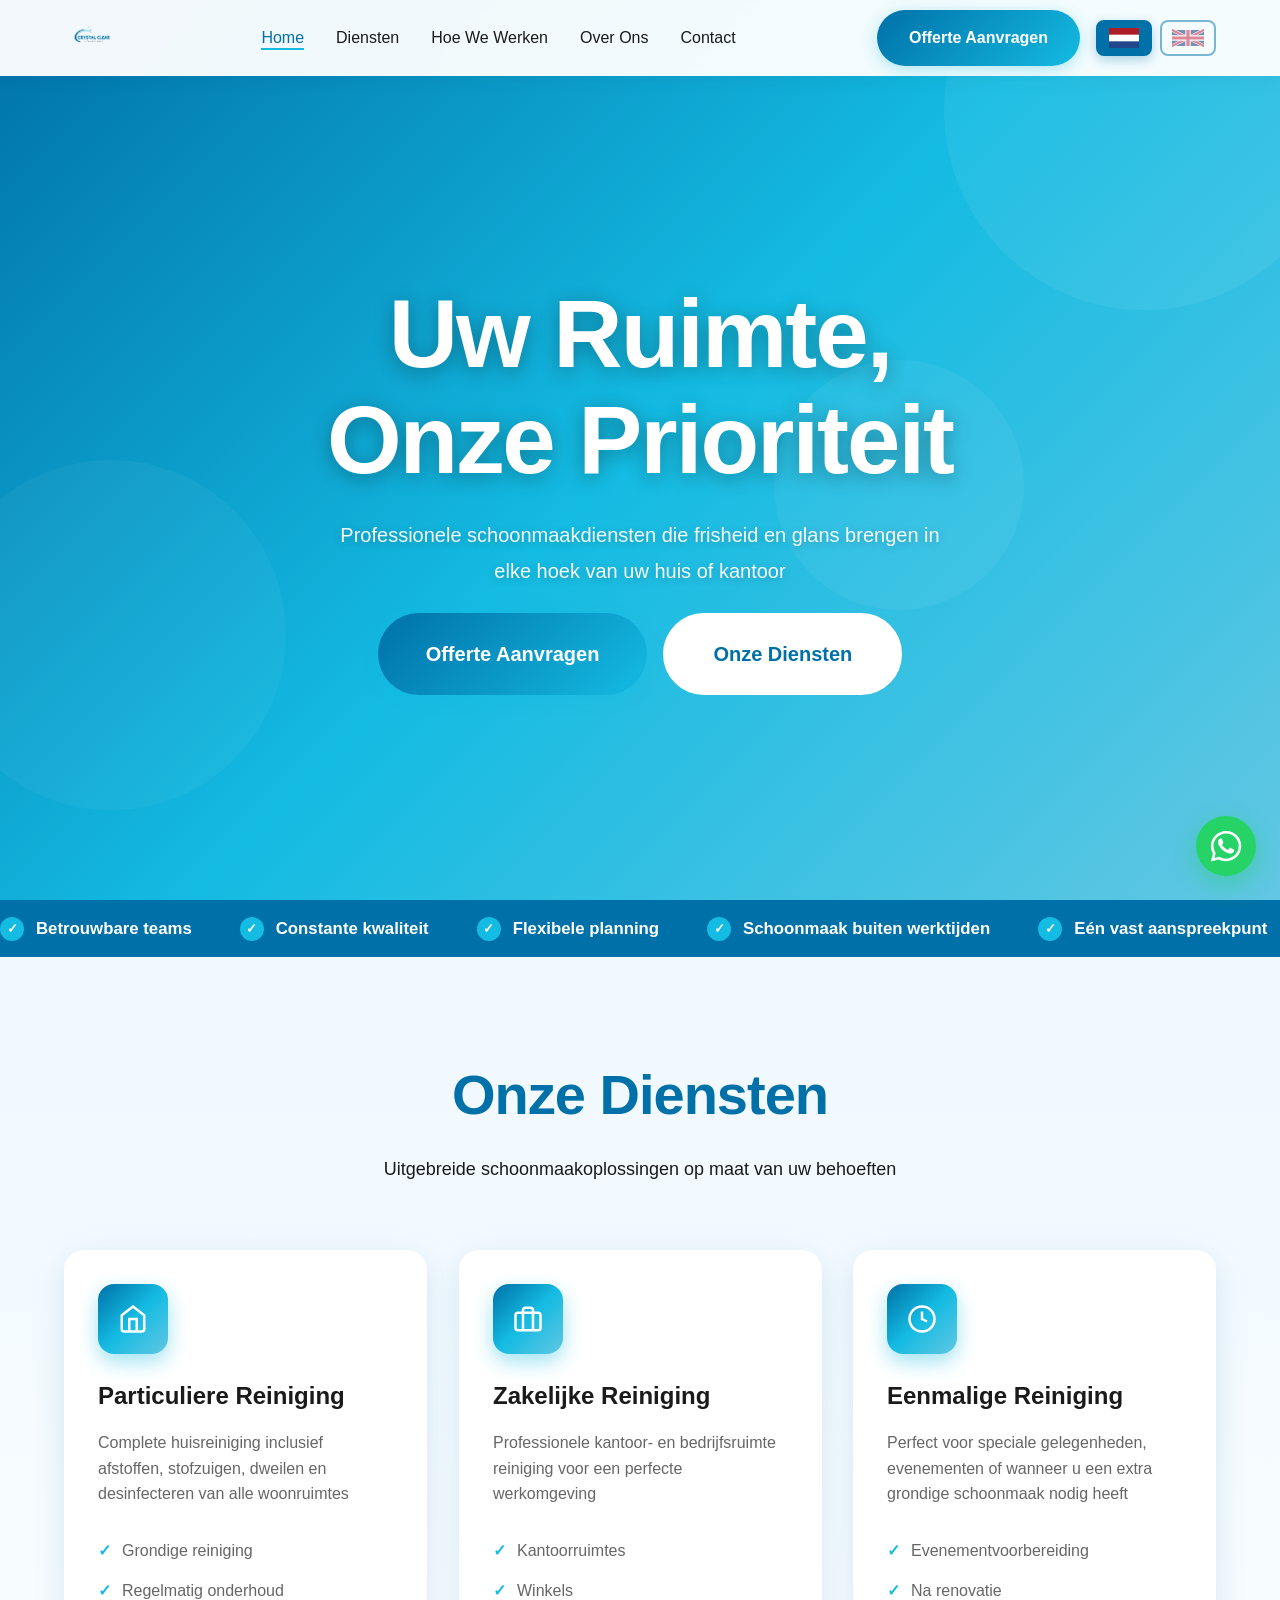
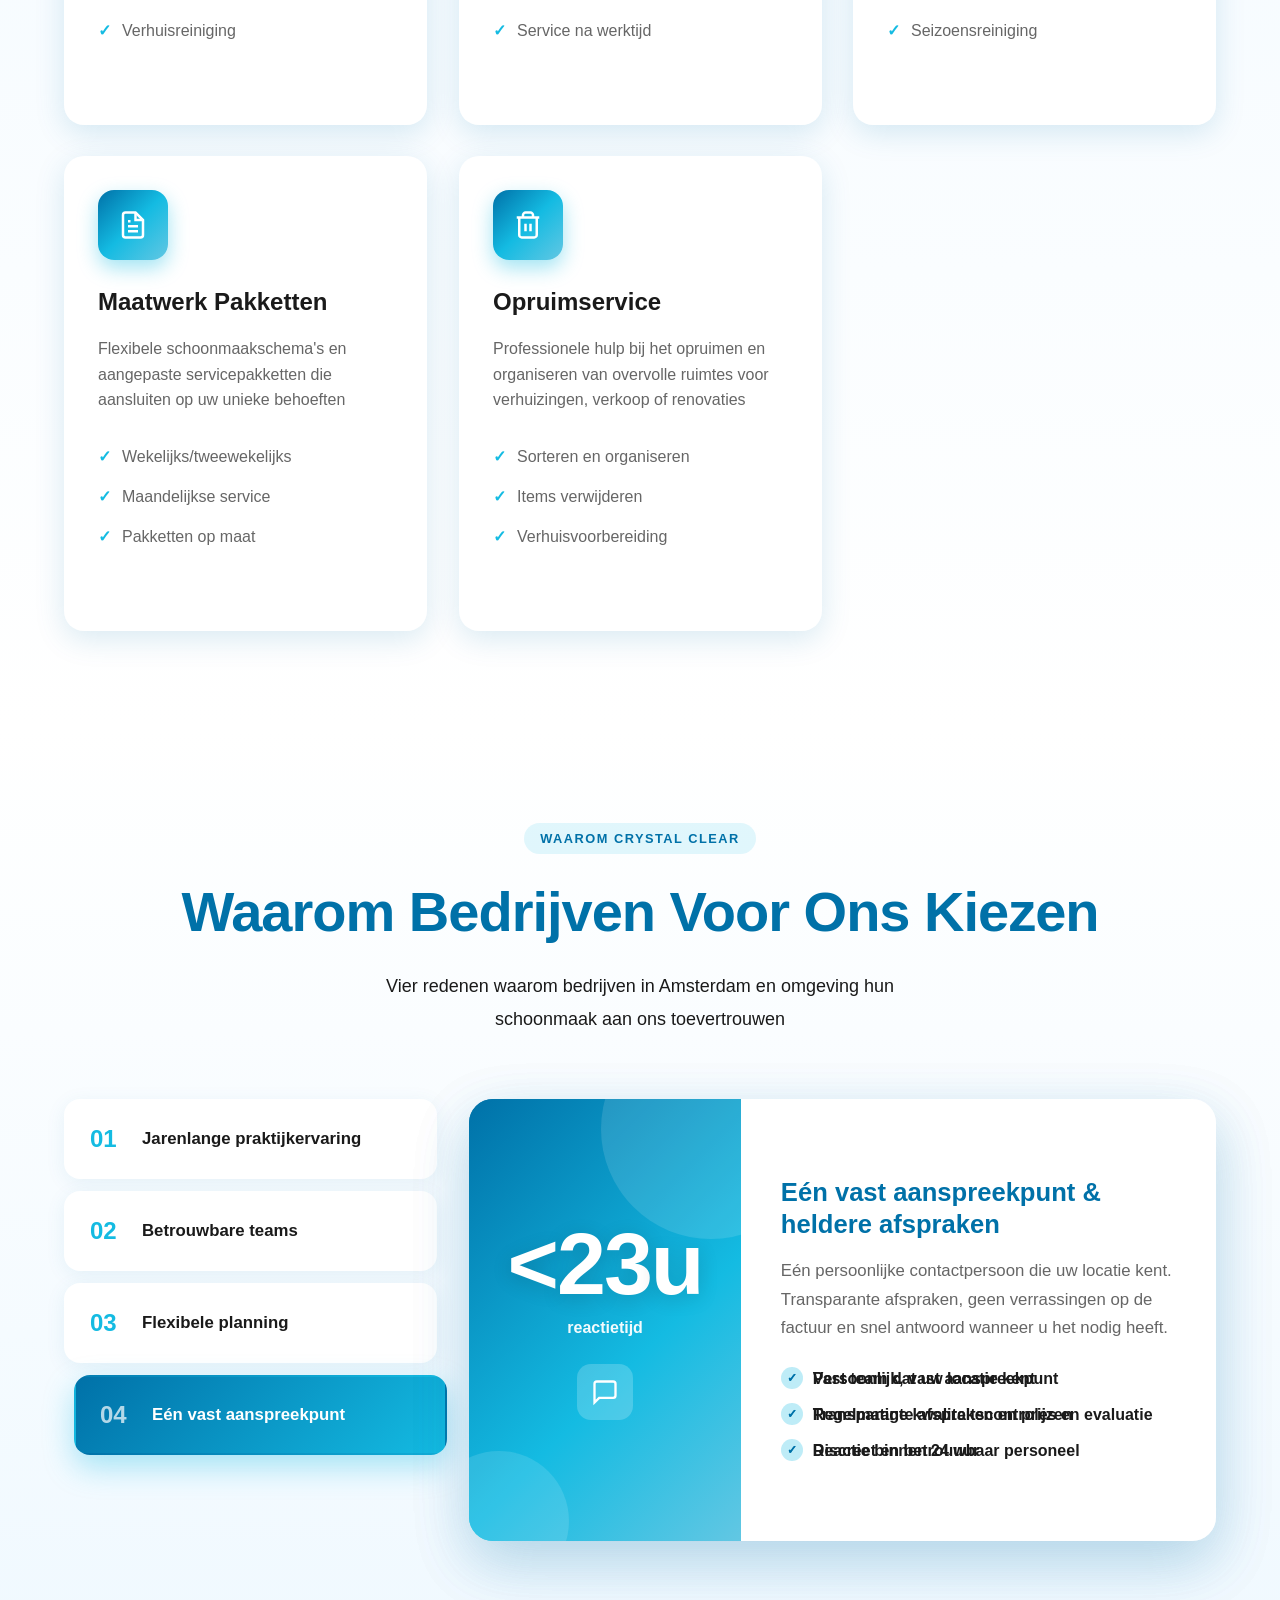
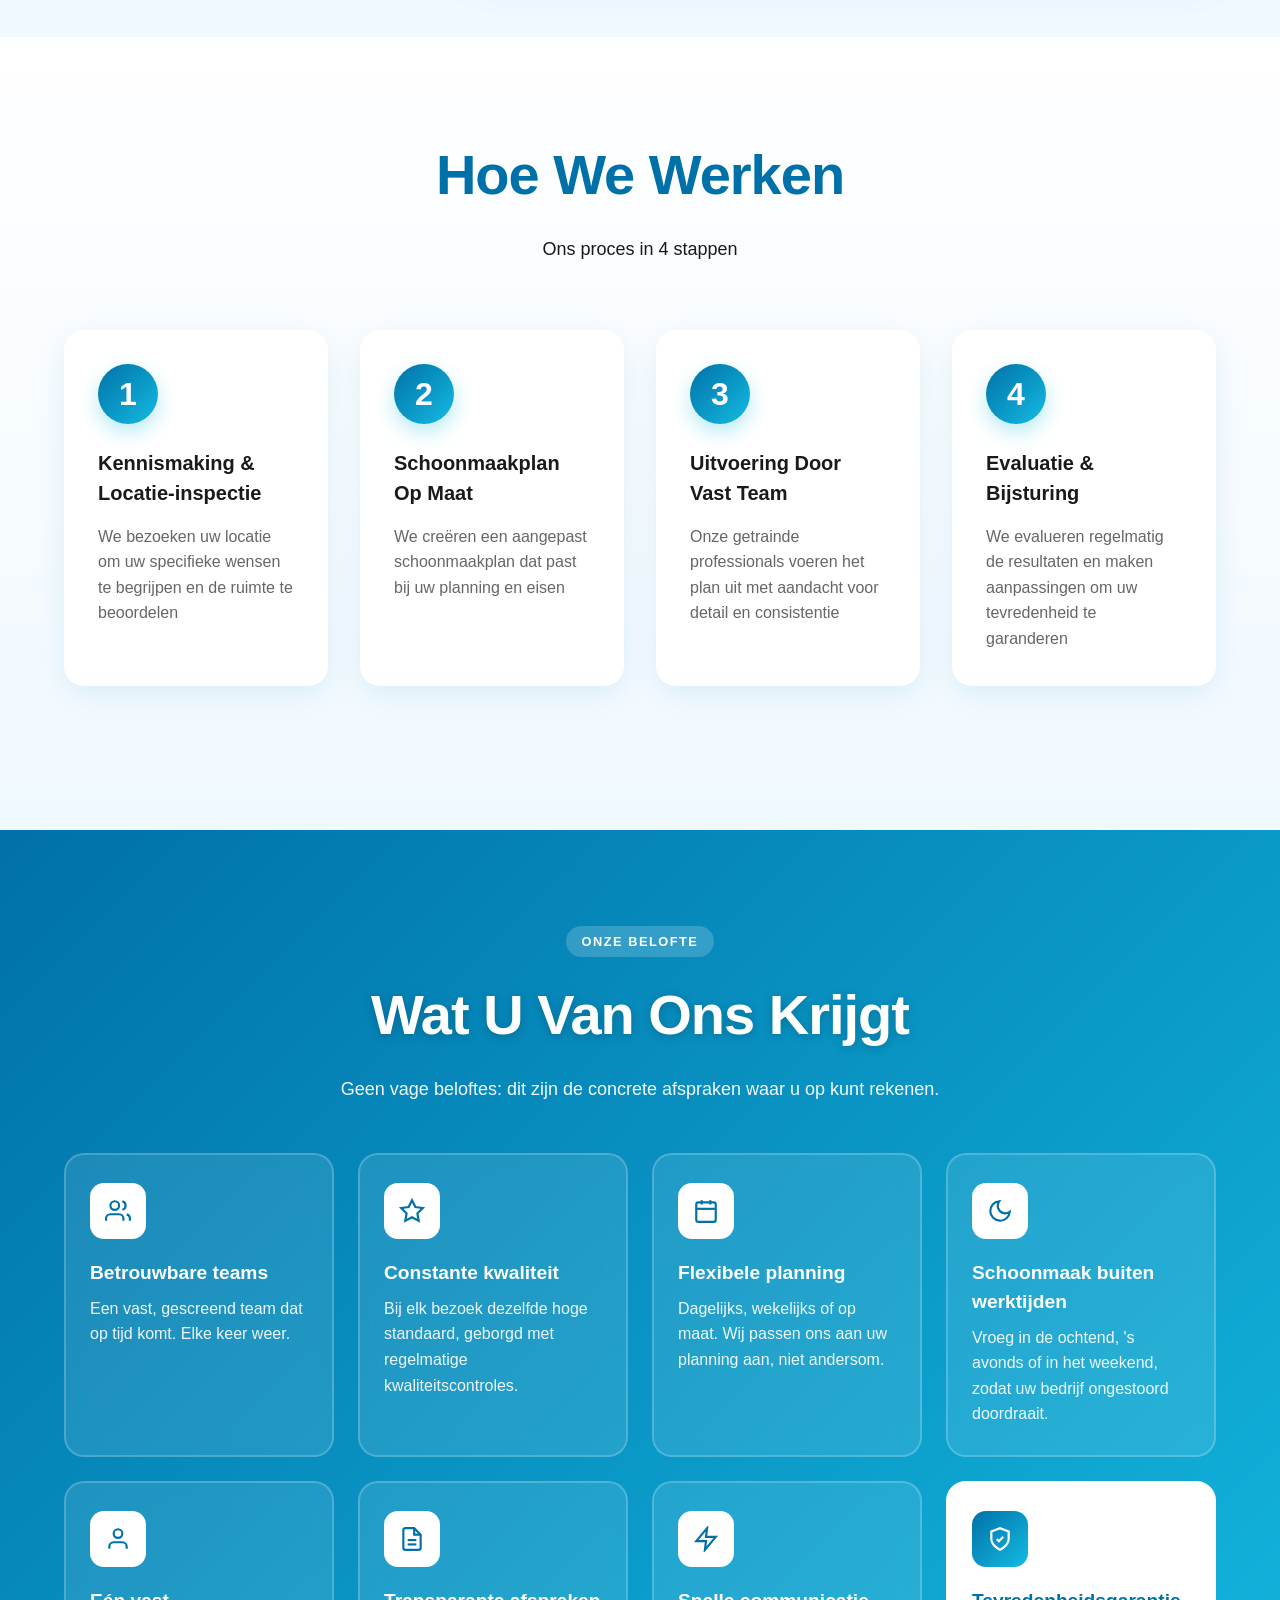
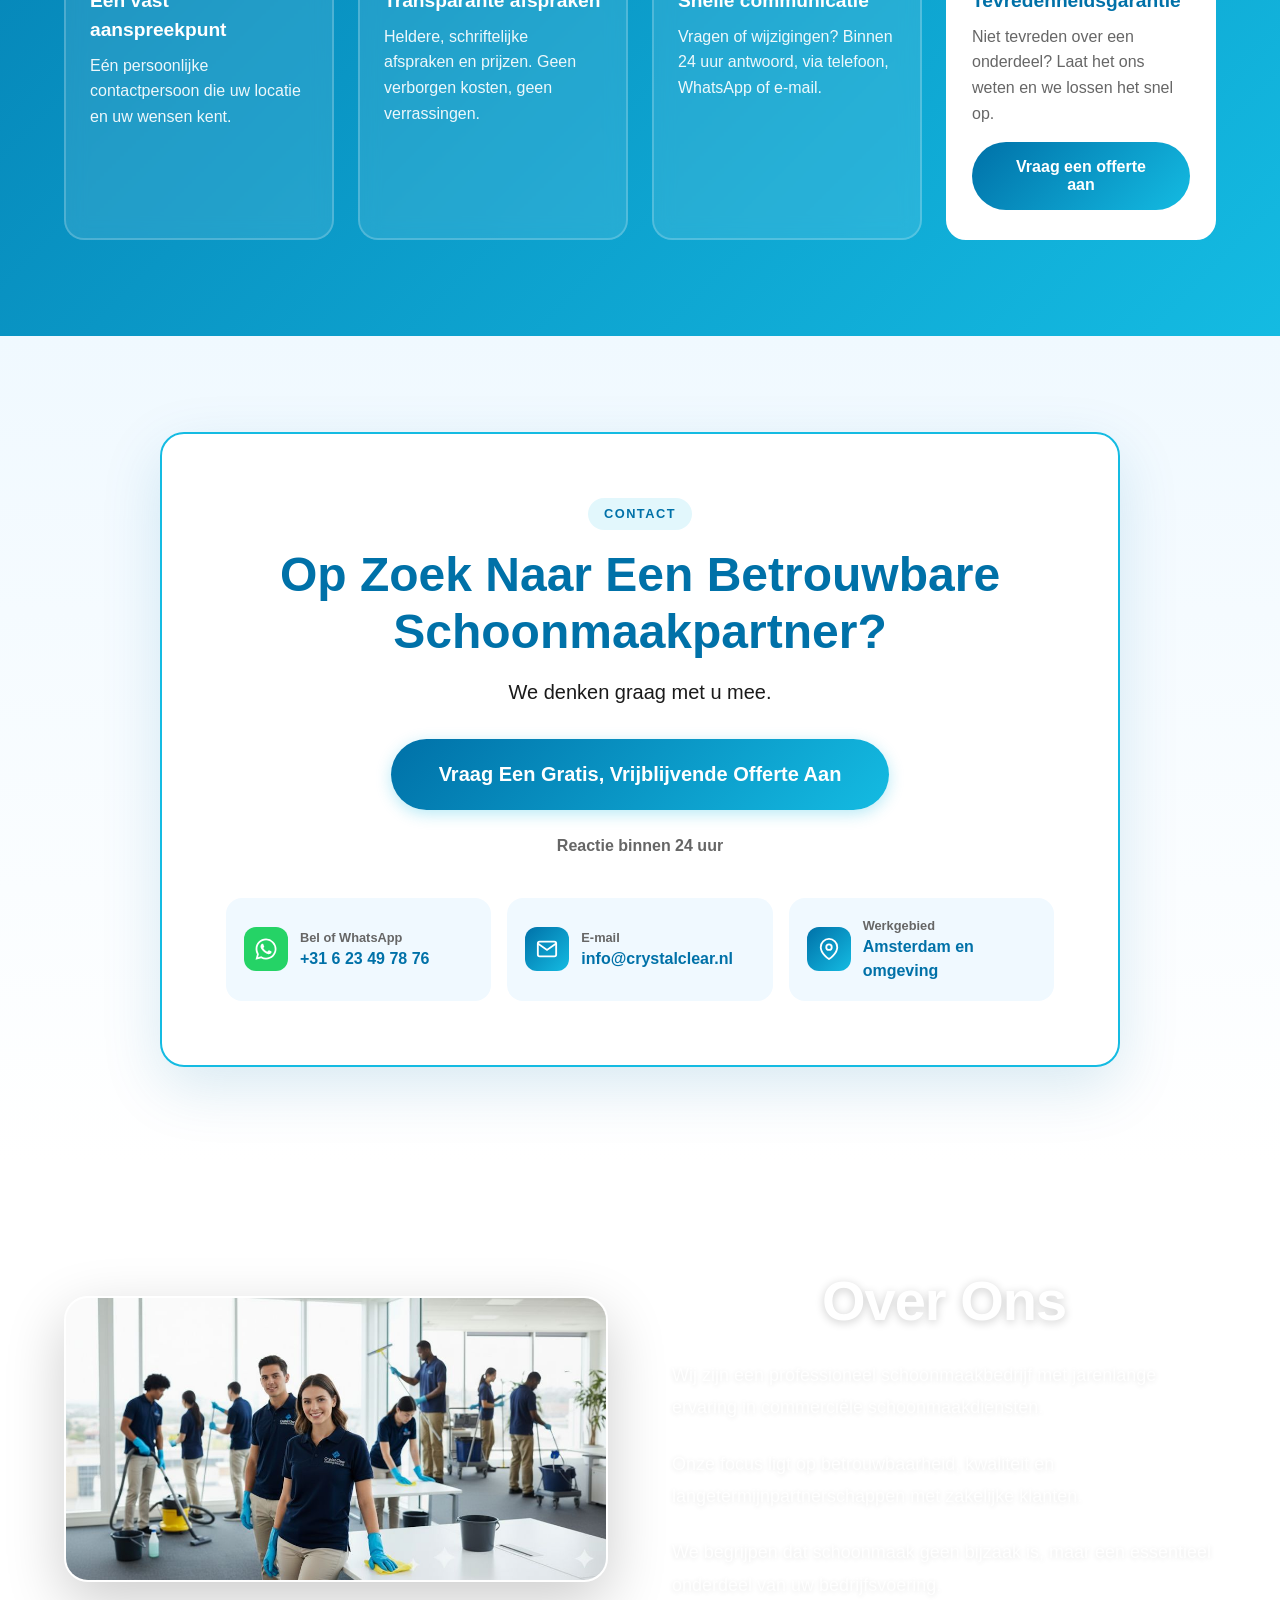
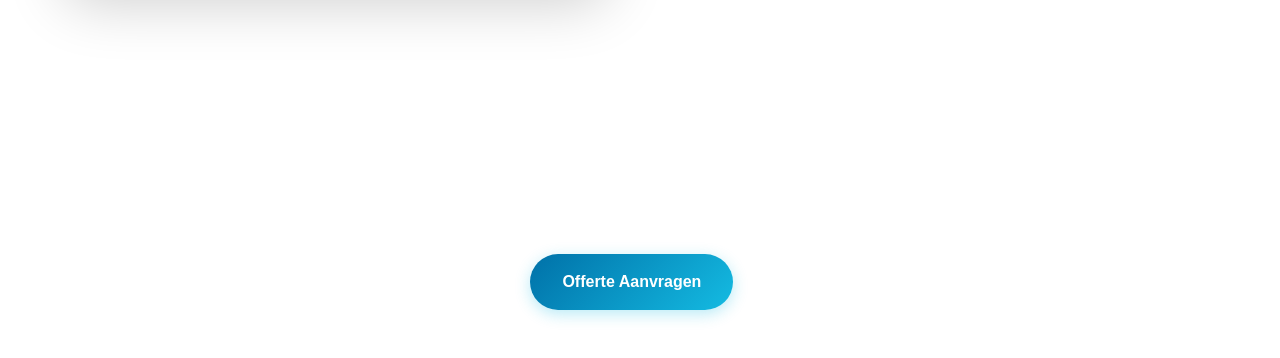
==== commit 749f700a: "Update index.html" ====
--- a/index.html
+++ b/index.html
@@ -435,9 +435,9 @@
     <div class="container">
       <div class="final-cta-content">
         <span class="section-eyebrow" data-i18n="contact.eyebrow">Contact</span>
-        <h2 class="final-cta-title" data-lang="final-cta-title">Looking for a Reliable Cleaning Partner?</h2>
+        <h2 class="final-cta-title" data-lang="final-cta-title">Looking for a reliable cleaning partner?</h2>
         <p class="final-cta-subtitle" data-lang="final-cta-subtitle">We're happy to think along with you.</p>
-        <button type="button" class="btn btn-primary btn-xl btn-pulse" data-open-quote data-lang="final-cta-btn">Request a Free, No-Obligation Quote</button>
+        <button type="button" class="btn btn-primary btn-xl btn-pulse" data-open-quote data-lang="final-cta-btn">Request a free, no-obligation quote</button>
         <p class="final-cta-response" data-lang="final-cta-response">Response within 24 hours</p>
 
         <div class="contact-cards">
